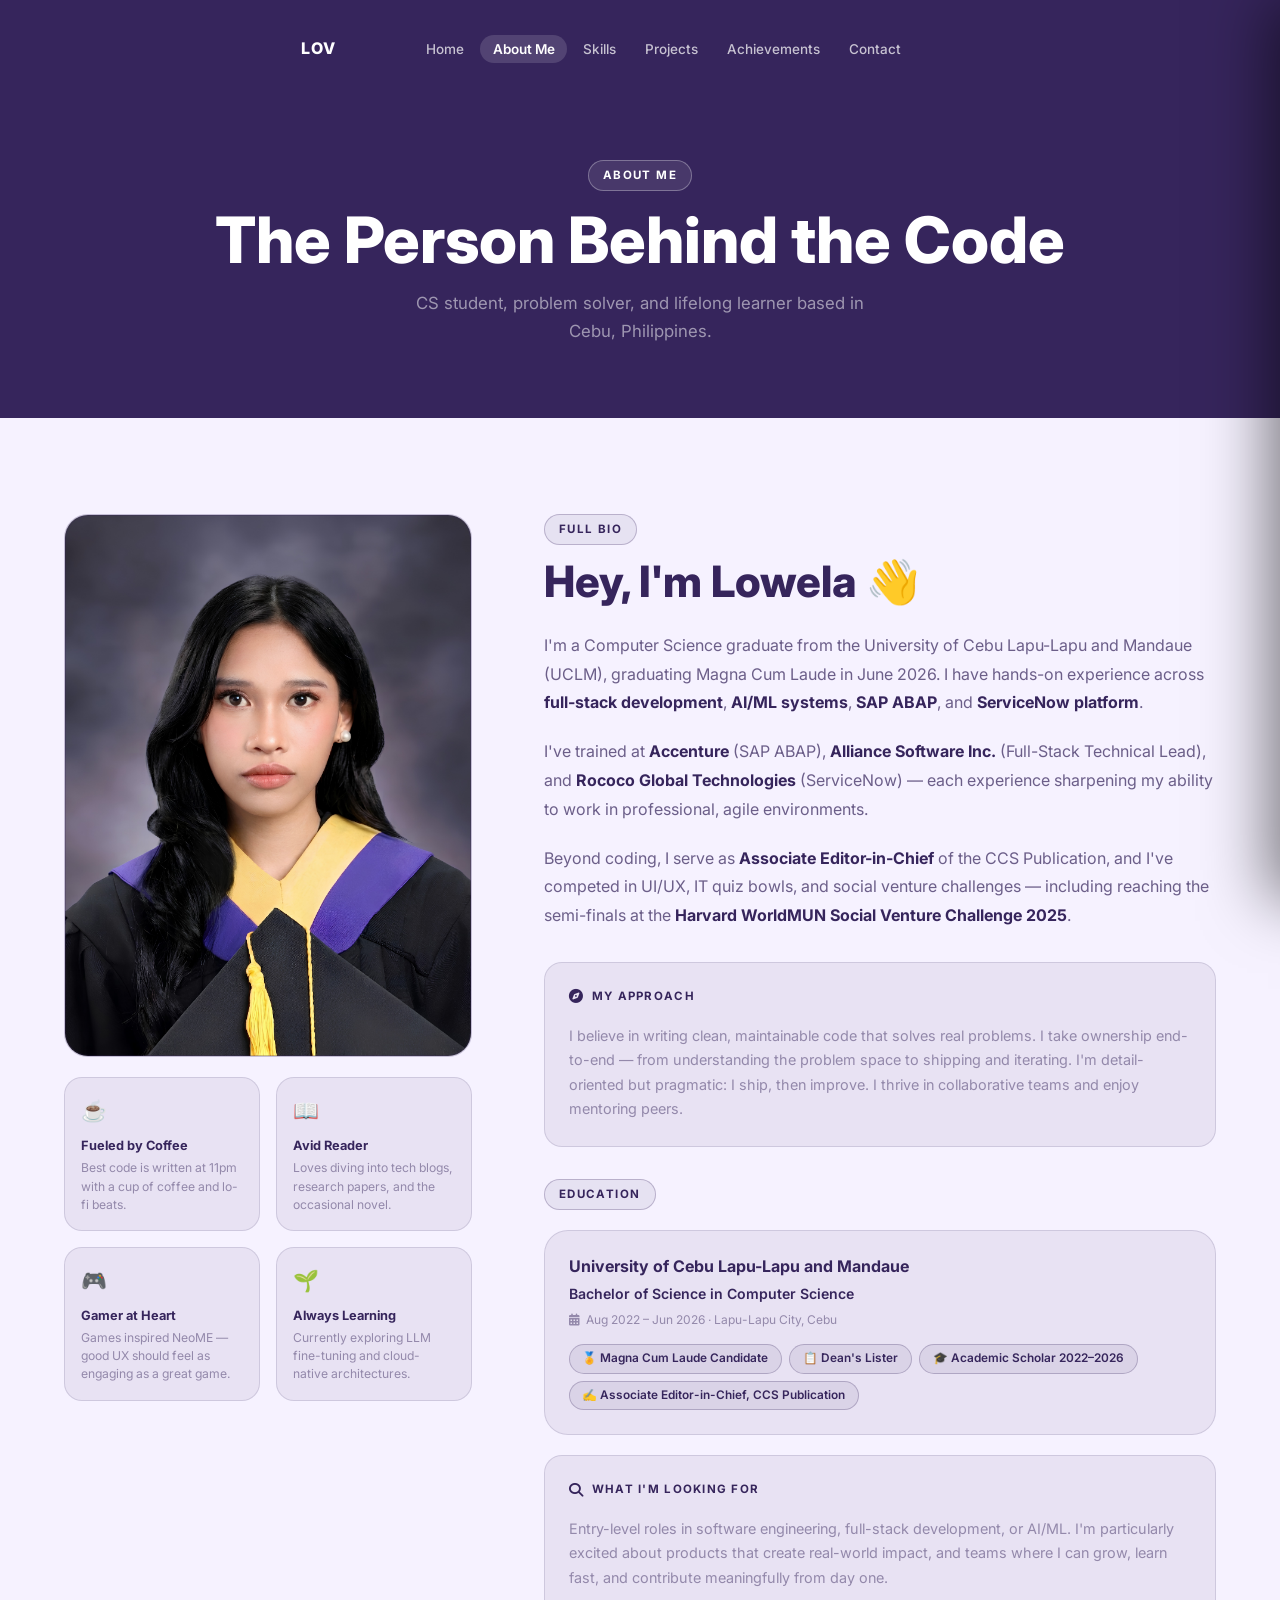
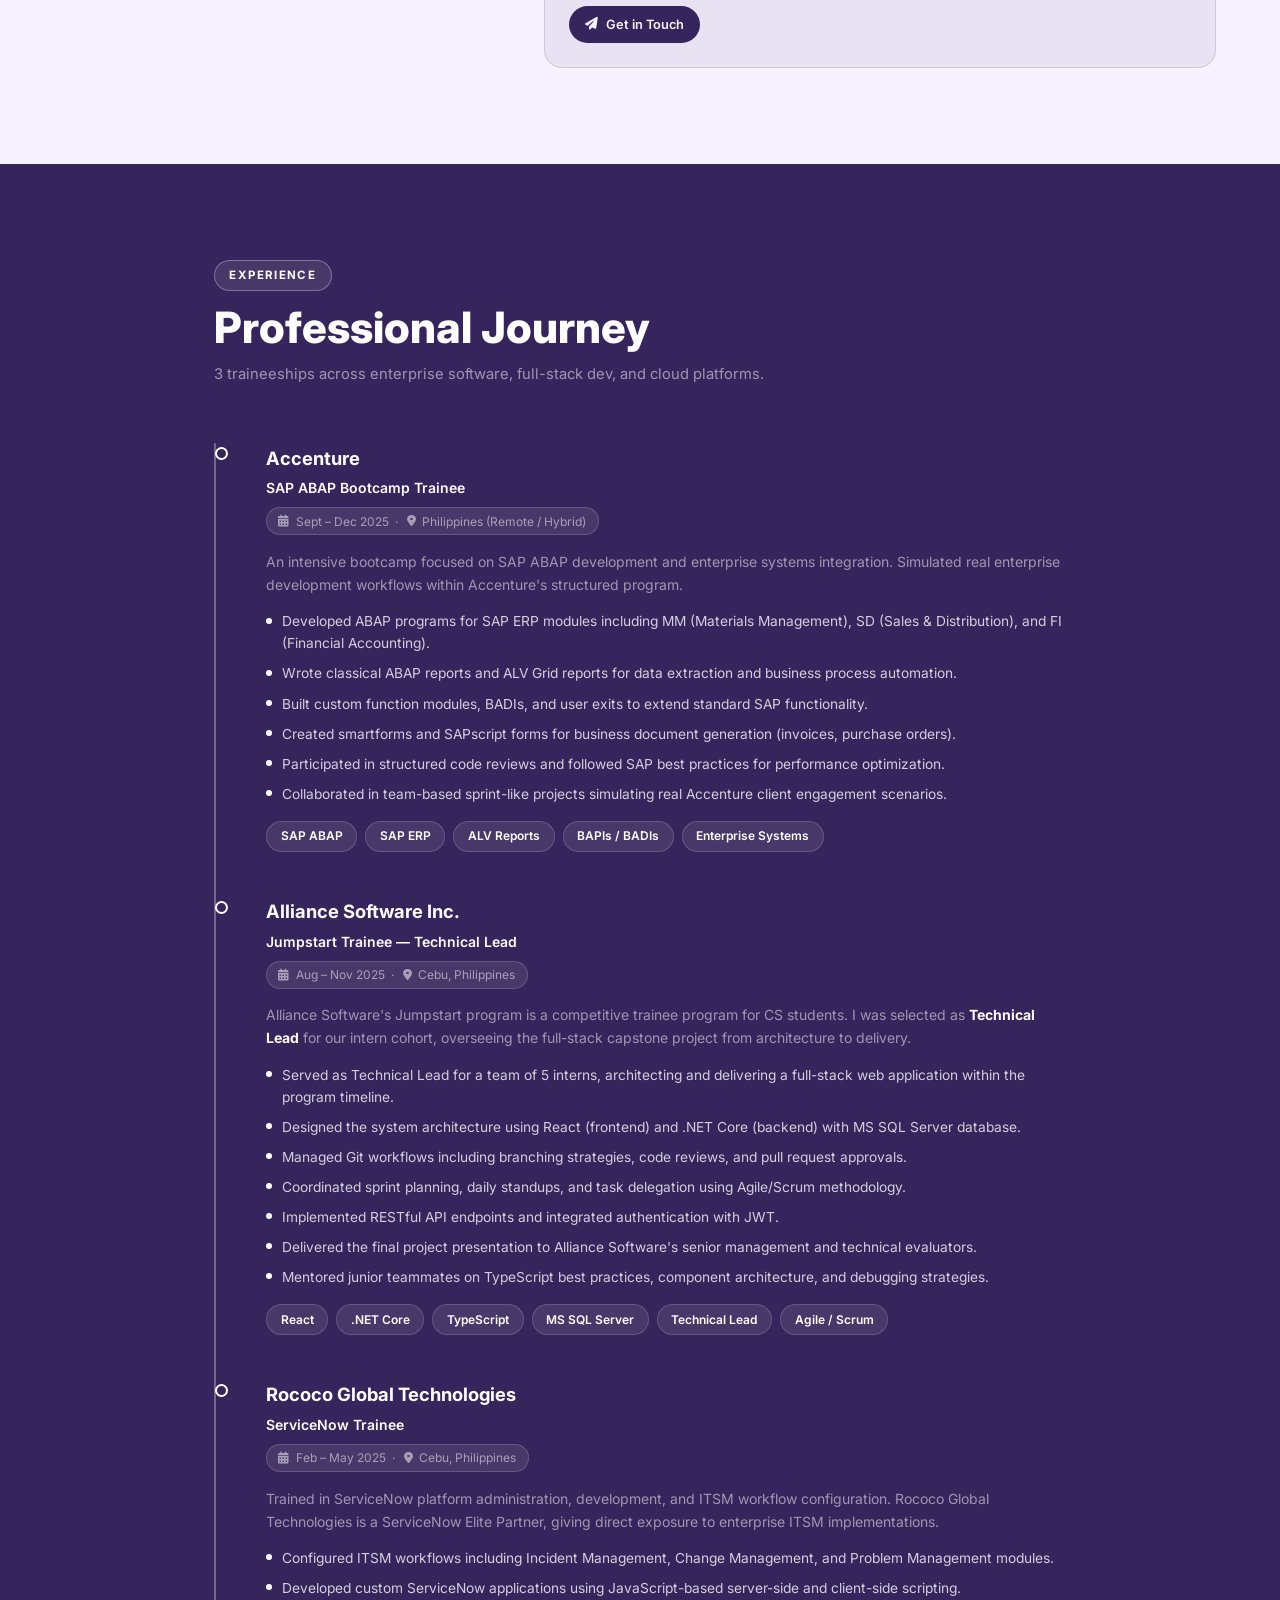
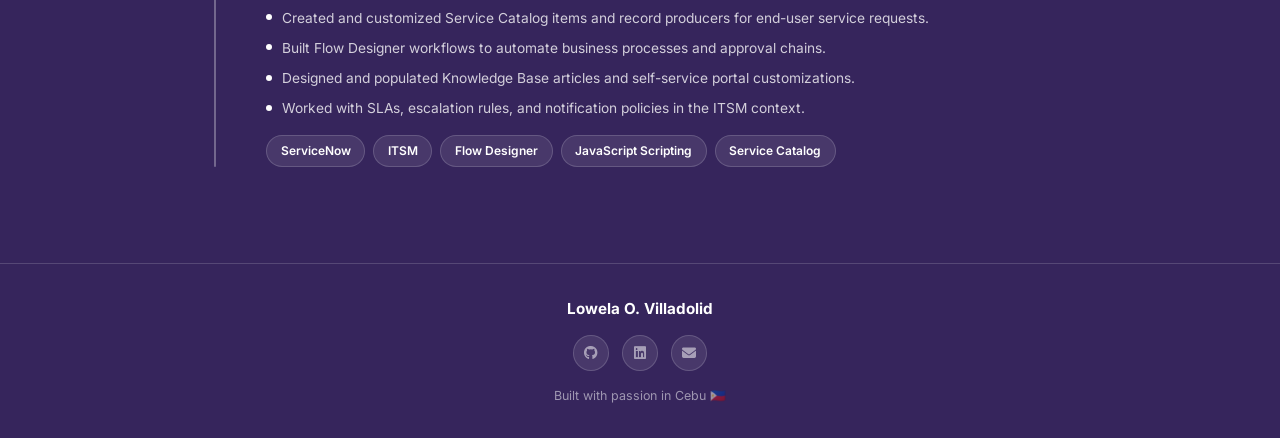
==== about.html @ 8abdd52b "Completed projects list and refactored mobile-first flow before scaling for desktop." ====
<!DOCTYPE html>
<html lang="en">
<head>
  <meta charset="UTF-8" />
  <meta name="viewport" content="width=device-width, initial-scale=1.0" />
  <meta name="description" content="About Lowela O. Villadolid — CS graduate, Magna Cum Laude candidate, trained at Accenture, Alliance Software, and Rococo Global Technologies." />
  <title>About — Lowela O. Villadolid</title>
  <link rel="icon" href="data:image/svg+xml,<svg xmlns='http://www.w3.org/2000/svg' viewBox='0 0 100 100'><text y='.9em' font-size='90'>🌿</text></svg>" />
  <link rel="stylesheet" href="css/main.css" />
  <link rel="stylesheet" href="https://cdnjs.cloudflare.com/ajax/libs/font-awesome/6.5.0/css/all.min.css" crossorigin="anonymous" />
</head>
<body>

  <div class="cursor-dot"></div>
  <div class="cursor-ring"></div>

  <!-- ═══ NAVBAR ═══ -->
  <nav id="navbar">
    <div class="nav-inner">
      <a href="index.html" class="nav-logo">LOV</a>
      <ul class="nav-links">
        <li><a href="index.html">Home</a></li>
        <li><a href="about.html">About Me</a></li>
        <li><a href="skills.html">Skills</a></li>
        <li><a href="projects.html">Projects</a></li>
        <li><a href="achievements.html">Achievements</a></li>
        <li><a href="contact.html">Contact</a></li>
      </ul>
      <button class="nav-hamburger" id="navHamburger" aria-label="Open menu">
        <span></span><span></span><span></span>
      </button>
    </div>
  </nav>
  <!-- Mobile menu backdrop -->
  <div class="nav-mobile-backdrop" id="navMobileBackdrop"></div>

  <!-- Mobile menu drawer -->
  <div class="nav-mobile-menu" id="navMobileMenu" role="dialog" aria-modal="true" aria-label="Navigation menu">
    <div class="nav-mobile-header">
      <span class="nav-mobile-brand">LOV</span>
      <button class="nav-mobile-close" id="navMobileClose" aria-label="Close menu">✕</button>
    </div>
    <nav class="nav-mobile-links">
      <a href="index.html" style="transition-delay:0.06s"><span class="menu-icon"><i class="fas fa-home"></i></span>Home</a>
      <a href="about.html" style="transition-delay:0.10s"><span class="menu-icon"><i class="fas fa-user"></i></span>About Me</a>
      <a href="skills.html" style="transition-delay:0.14s"><span class="menu-icon"><i class="fas fa-code"></i></span>Skills</a>
      <a href="projects.html" style="transition-delay:0.18s"><span class="menu-icon"><i class="fas fa-folder-open"></i></span>Projects</a>
      <a href="achievements.html" style="transition-delay:0.22s"><span class="menu-icon"><i class="fas fa-trophy"></i></span>Achievements</a>
      <a href="contact.html" style="transition-delay:0.26s"><span class="menu-icon"><i class="fas fa-envelope"></i></span>Contact</a>
    </nav>
    <div class="nav-mobile-footer">
      <span class="nav-mobile-footer-label">Connect</span>
      <div class="nav-mobile-socials">
        <a href="https://github.com/laloweeee" target="_blank" rel="noopener" aria-label="GitHub"><i class="fab fa-github"></i></a>
        <a href="https://linkedin.com/in/lowela-villadolid/" target="_blank" rel="noopener" aria-label="LinkedIn"><i class="fab fa-linkedin"></i></a>
        <a href="mailto:osabellowe@gmail.com" aria-label="Email"><i class="fas fa-envelope"></i></a>
      </div>
    </div>
  </div>

  <!-- ═══ PAGE HERO ═══ -->
  <div class="page-hero sect-grape">
    <div class="container">
      <div class="section-tag reveal">About Me</div>
      <h1 class="page-hero-title reveal">The Person Behind the Code</h1>
      <p class="page-hero-sub reveal">CS student, problem solver, and lifelong learner based in Cebu, Philippines.</p>
    </div>
  </div>

  <main>
    <!-- ═══ FULL BIO + PHOTO ═══ -->
    <section class="section section-alt sect-lavender">
      <div class="container">
        <div class="about-grid">

          <!-- Left: Photo + Fun Facts -->
          <div class="about-photo-wrap reveal-left">
            <div class="about-photo">
              <img src="assets/images/finalgradpic.png" alt="Lowela O. Villadolid" style="width:100%; height:100%; object-fit:cover; object-position:top center; display:block;" />
            </div>
            <div class="fun-facts">
              <div class="fun-fact">
                <div class="fun-fact-icon">☕</div>
                <div class="fun-fact-title">Fueled by Coffee</div>
                <div class="fun-fact-text">Best code is written at 11pm with a cup of coffee and lo-fi beats.</div>
              </div>
              <div class="fun-fact">
                <div class="fun-fact-icon">📖</div>
                <div class="fun-fact-title">Avid Reader</div>
                <div class="fun-fact-text">Loves diving into tech blogs, research papers, and the occasional novel.</div>
              </div>
              <div class="fun-fact">
                <div class="fun-fact-icon">🎮</div>
                <div class="fun-fact-title">Gamer at Heart</div>
                <div class="fun-fact-text">Games inspired NeoME — good UX should feel as engaging as a great game.</div>
              </div>
              <div class="fun-fact">
                <div class="fun-fact-icon">🌱</div>
                <div class="fun-fact-title">Always Learning</div>
                <div class="fun-fact-text">Currently exploring LLM fine-tuning and cloud-native architectures.</div>
              </div>
            </div>
          </div>

          <!-- Right: Bio + Education -->
          <div>
            <div class="reveal">
              <div class="section-tag">Full Bio</div>
              <h2 class="section-title" style="margin-bottom:1.5rem;">Hey, I'm Lowela 👋</h2>
              <p style="color:var(--text-sec); line-height:1.8; font-size:1rem; margin-bottom:1.25rem;">
                I'm a Computer Science graduate from the University of Cebu Lapu-Lapu and Mandaue (UCLM), graduating Magna Cum Laude in June 2026. I have hands-on experience across <strong style="color:var(--text)">full-stack development</strong>, <strong style="color:var(--text)">AI/ML systems</strong>, <strong style="color:var(--text)">SAP ABAP</strong>, and <strong style="color:var(--text)">ServiceNow platform</strong>.
              </p>
              <p style="color:var(--text-sec); line-height:1.8; font-size:1rem; margin-bottom:1.25rem;">
                I've trained at <strong style="color:var(--text)">Accenture</strong> (SAP ABAP), <strong style="color:var(--text)">Alliance Software Inc.</strong> (Full-Stack Technical Lead), and <strong style="color:var(--text)">Rococo Global Technologies</strong> (ServiceNow) — each experience sharpening my ability to work in professional, agile environments.
              </p>
              <p style="color:var(--text-sec); line-height:1.8; font-size:1rem; margin-bottom:2rem;">
                Beyond coding, I serve as <strong style="color:var(--text)">Associate Editor-in-Chief</strong> of the CCS Publication, and I've competed in UI/UX, IT quiz bowls, and social venture challenges — including reaching the semi-finals at the <strong style="color:var(--text)">Harvard WorldMUN Social Venture Challenge 2025</strong>.
              </p>
            </div>

            <!-- Personality / approach -->
            <div class="card reveal" style="margin-bottom:2rem;">
              <div class="skill-category-title"><i class="fas fa-compass"></i> My Approach</div>
              <p style="color:var(--muted); font-size:0.9rem; line-height:1.7;">
                I believe in writing clean, maintainable code that solves real problems. I take ownership end-to-end — from understanding the problem space to shipping and iterating. I'm detail-oriented but pragmatic: I ship, then improve. I thrive in collaborative teams and enjoy mentoring peers.
              </p>
            </div>

            <!-- Education -->
            <div class="reveal">
              <div class="section-tag" style="margin-bottom:1.25rem;">Education</div>
              <div class="edu-card">
                <div class="edu-school">University of Cebu Lapu-Lapu and Mandaue</div>
                <div class="edu-degree">Bachelor of Science in Computer Science</div>
                <div class="edu-period"><i class="fas fa-calendar-alt" style="margin-right:0.4rem;"></i>Aug 2022 – Jun 2026 · Lapu-Lapu City, Cebu</div>
                <div class="honors-list">
                  <span class="honor-badge">🏅 Magna Cum Laude Candidate</span>
                  <span class="honor-badge">📋 Dean's Lister</span>
                  <span class="honor-badge">🎓 Academic Scholar 2022–2026</span>
                  <span class="honor-badge">✍️ Associate Editor-in-Chief, CCS Publication</span>
                </div>
              </div>
            </div>

            <!-- What I'm looking for -->
            <div class="card reveal">
              <div class="skill-category-title"><i class="fas fa-search"></i> What I'm Looking For</div>
              <p style="color:var(--muted); font-size:0.9rem; line-height:1.7; margin-bottom:1rem;">
                Entry-level roles in software engineering, full-stack development, or AI/ML. I'm particularly excited about products that create real-world impact, and teams where I can grow, learn fast, and contribute meaningfully from day one.
              </p>
              <a href="contact.html" class="btn btn-primary btn-sm">
                <i class="fas fa-paper-plane"></i> Get in Touch
              </a>
            </div>
          </div>
        </div>
      </div>
    </section>

    <!-- ═══ EXPERIENCE ═══ -->
    <section class="section sect-grape">
      <div class="container" style="max-width:900px;">
        <div class="section-header reveal">
          <div class="section-tag">Experience</div>
          <h2 class="section-title">Professional Journey</h2>
          <p class="section-subtitle">3 traineeships across enterprise software, full-stack dev, and cloud platforms.</p>
        </div>

        <div class="timeline">

          <!-- ─── Accenture ─── -->
          <div class="timeline-item reveal">
            <div class="timeline-dot"></div>
            <div class="timeline-header">
              <div class="timeline-company">Accenture</div>
              <div class="timeline-role">SAP ABAP Bootcamp Trainee</div>
              <div class="timeline-period">
                <i class="fas fa-calendar-alt"></i> Sept – Dec 2025
                &nbsp;·&nbsp;
                <i class="fas fa-map-marker-alt"></i> Philippines (Remote / Hybrid)
              </div>
            </div>
            <p class="timeline-desc">
              An intensive bootcamp focused on SAP ABAP development and enterprise systems integration. Simulated real enterprise development workflows within Accenture's structured program.
            </p>
            <ul class="timeline-bullets">
              <li>Developed ABAP programs for SAP ERP modules including MM (Materials Management), SD (Sales & Distribution), and FI (Financial Accounting).</li>
              <li>Wrote classical ABAP reports and ALV Grid reports for data extraction and business process automation.</li>
              <li>Built custom function modules, BADIs, and user exits to extend standard SAP functionality.</li>
              <li>Created smartforms and SAPscript forms for business document generation (invoices, purchase orders).</li>
              <li>Participated in structured code reviews and followed SAP best practices for performance optimization.</li>
              <li>Collaborated in team-based sprint-like projects simulating real Accenture client engagement scenarios.</li>
            </ul>
            <div style="display:flex; flex-wrap:wrap; gap:0.5rem; margin-top:1rem;">
              <span class="chip">SAP ABAP</span>
              <span class="chip">SAP ERP</span>
              <span class="chip">ALV Reports</span>
              <span class="chip">BAPIs / BADIs</span>
              <span class="chip">Enterprise Systems</span>
            </div>
          </div>

          <!-- ─── Alliance Software ─── -->
          <div class="timeline-item reveal">
            <div class="timeline-dot"></div>
            <div class="timeline-header">
              <div class="timeline-company">Alliance Software Inc.</div>
              <div class="timeline-role">Jumpstart Trainee — Technical Lead</div>
              <div class="timeline-period">
                <i class="fas fa-calendar-alt"></i> Aug – Nov 2025
                &nbsp;·&nbsp;
                <i class="fas fa-map-marker-alt"></i> Cebu, Philippines
              </div>
            </div>
            <p class="timeline-desc">
              Alliance Software's Jumpstart program is a competitive trainee program for CS students. I was selected as <strong style="color:var(--text)">Technical Lead</strong> for our intern cohort, overseeing the full-stack capstone project from architecture to delivery.
            </p>
            <ul class="timeline-bullets">
              <li>Served as Technical Lead for a team of 5 interns, architecting and delivering a full-stack web application within the program timeline.</li>
              <li>Designed the system architecture using React (frontend) and .NET Core (backend) with MS SQL Server database.</li>
              <li>Managed Git workflows including branching strategies, code reviews, and pull request approvals.</li>
              <li>Coordinated sprint planning, daily standups, and task delegation using Agile/Scrum methodology.</li>
              <li>Implemented RESTful API endpoints and integrated authentication with JWT.</li>
              <li>Delivered the final project presentation to Alliance Software's senior management and technical evaluators.</li>
              <li>Mentored junior teammates on TypeScript best practices, component architecture, and debugging strategies.</li>
            </ul>
            <div style="display:flex; flex-wrap:wrap; gap:0.5rem; margin-top:1rem;">
              <span class="chip">React</span>
              <span class="chip">.NET Core</span>
              <span class="chip">TypeScript</span>
              <span class="chip">MS SQL Server</span>
              <span class="chip">Technical Lead</span>
              <span class="chip">Agile / Scrum</span>
            </div>
          </div>

          <!-- ─── Rococo Global ─── -->
          <div class="timeline-item reveal">
            <div class="timeline-dot"></div>
            <div class="timeline-header">
              <div class="timeline-company">Rococo Global Technologies</div>
              <div class="timeline-role">ServiceNow Trainee</div>
              <div class="timeline-period">
                <i class="fas fa-calendar-alt"></i> Feb – May 2025
                &nbsp;·&nbsp;
                <i class="fas fa-map-marker-alt"></i> Cebu, Philippines
              </div>
            </div>
            <p class="timeline-desc">
              Trained in ServiceNow platform administration, development, and ITSM workflow configuration. Rococo Global Technologies is a ServiceNow Elite Partner, giving direct exposure to enterprise ITSM implementations.
            </p>
            <ul class="timeline-bullets">
              <li>Configured ITSM workflows including Incident Management, Change Management, and Problem Management modules.</li>
              <li>Developed custom ServiceNow applications using JavaScript-based server-side and client-side scripting.</li>
              <li>Created and customized Service Catalog items and record producers for end-user service requests.</li>
              <li>Built Flow Designer workflows to automate business processes and approval chains.</li>
              <li>Designed and populated Knowledge Base articles and self-service portal customizations.</li>
              <li>Worked with SLAs, escalation rules, and notification policies in the ITSM context.</li>
            </ul>
            <div style="display:flex; flex-wrap:wrap; gap:0.5rem; margin-top:1rem;">
              <span class="chip">ServiceNow</span>
              <span class="chip">ITSM</span>
              <span class="chip">Flow Designer</span>
              <span class="chip">JavaScript Scripting</span>
              <span class="chip">Service Catalog</span>
            </div>
          </div>

        </div><!-- /timeline -->
      </div>
    </section>
  </main>

  <!-- ═══ FOOTER ═══ -->
  <footer class="footer sect-grape">
    <div class="container">
      <div class="footer-inner">
        <p class="footer-name">Lowela O. Villadolid</p>
        <div class="footer-socials">
          <a href="https://github.com/laloweeee" target="_blank" rel="noopener" aria-label="GitHub"><i class="fab fa-github"></i></a>
          <a href="https://linkedin.com/in/lowela-villadolid/" target="_blank" rel="noopener" aria-label="LinkedIn"><i class="fab fa-linkedin"></i></a>
          <a href="mailto:osabellowe@gmail.com" aria-label="Email"><i class="fas fa-envelope"></i></a>
        </div>
        <p class="footer-note">Built with passion in Cebu 🇵🇭</p>
      </div>
    </div>
  </footer>

  <script src="js/main.js"></script>

  <!-- ── Mobile menu patch: new drawer behaviour ── -->
  <script>
  (function(){
    var hamburger = document.getElementById('navHamburger');
    var menu = document.getElementById('navMobileMenu');
    var backdrop = document.getElementById('navMobileBackdrop');
    var closeBtn = document.getElementById('navMobileClose');
    if(!hamburger || !menu) return;

    function openMenu(){
      menu.classList.add('open');
      if(backdrop) backdrop.classList.add('open');
      hamburger.classList.add('is-open');
      document.body.style.overflow = 'hidden';
      menu.removeAttribute('aria-hidden');
    }
    function closeMenu(){
      menu.classList.remove('open');
      if(backdrop) backdrop.classList.remove('open');
      hamburger.classList.remove('is-open');
      document.body.style.overflow = '';
      menu.setAttribute('aria-hidden','true');
    }

    hamburger.addEventListener('click', function(e){
      e.stopPropagation();
      menu.classList.contains('open') ? closeMenu() : openMenu();
    });
    if(closeBtn) closeBtn.addEventListener('click', closeMenu);
    if(backdrop) backdrop.addEventListener('click', closeMenu);

    // Close on Escape
    document.addEventListener('keydown', function(e){
      if(e.key === 'Escape' && menu.classList.contains('open')) closeMenu();
    });

    // Mark active link
    var links = menu.querySelectorAll('a[href]');
    links.forEach(function(a){
      if(a.getAttribute('href') === window.location.pathname.split('/').pop() ||
         (window.location.pathname.endsWith('/') && a.getAttribute('href') === 'index.html')){
        a.classList.add('active');
      }
    });
  })();
  </script>
</body>
</html>
---- css/main.css ----
/* ============================================================
   FILE: css/main.css — Lowela O. Villadolid Portfolio
   MOBILE-FIRST: base = ~390px phone, scales up via min-width
   Two-tone: #36255C Velvet Grape / #f6f2ff Lavender Light
   ============================================================ */

@import url('https://fonts.googleapis.com/css2?family=Inter:wght@300;400;500;600;700;800&display=swap');

/* ─── CSS Variables ─── */
:root {
  --grape:      #36255C;
  --lavender:   #f6f2ff;
  --bg:         #36255C;
  --text:       #ffffff;
  --text-sec:   rgba(255,255,255,0.78);
  --muted:      rgba(255,255,255,0.52);
  --surface:    rgba(255,255,255,0.09);
  --surface-2:  rgba(255,255,255,0.15);
  --accent:     #ffffff;
  --accent-rgb: 255,255,255;
  --accent-glow:rgba(255,255,255,0.09);
  --border:     rgba(255,255,255,0.16);
  --border-h:   rgba(255,255,255,0.30);
  --sh:         0 4px 24px rgba(0,0,0,0.28);
  --sh-lg:      0 8px 48px rgba(0,0,0,0.38);
  --sh-acc:     0 0 32px rgba(255,255,255,0.12);
  --font-h:     'Inter', -apple-system, sans-serif;
  --font-b:     'Inter', -apple-system, sans-serif;
  --r-sm:       4px;
  --r:          10px;
  --r-lg:       18px;
  --r-xl:       24px;
  --r-full:     9999px;
  --max-w:      1200px;
  --ease:       cubic-bezier(0.4,0,0.2,1);
  --easeb:      cubic-bezier(0.34,1.56,0.64,1);
}

/* ─── Section Themes ─── */
.sect-grape {
  background: #36255C; color: #ffffff;
  --bg: #36255C; --text: #ffffff;
  --text-sec: rgba(255,255,255,0.78); --muted: rgba(255,255,255,0.52);
  --surface: rgba(255,255,255,0.09); --surface-2: rgba(255,255,255,0.15);
  --accent: #ffffff; --accent-rgb: 255,255,255;
  --accent-glow: rgba(255,255,255,0.09);
  --border: rgba(255,255,255,0.16); --border-h: rgba(255,255,255,0.30);
  --sh: 0 4px 24px rgba(0,0,0,0.28); --sh-lg: 0 8px 48px rgba(0,0,0,0.38);
  --sh-acc: 0 0 32px rgba(255,255,255,0.12);
}
.sect-lavender {
  background: #f6f2ff; color: #36255C;
  --bg: #f6f2ff; --text: #36255C;
  --text-sec: rgba(54,37,92,0.72); --muted: rgba(54,37,92,0.48);
  --surface: rgba(54,37,92,0.07); --surface-2: rgba(54,37,92,0.12);
  --accent: #36255C; --accent-rgb: 54,37,92;
  --accent-glow: rgba(54,37,92,0.08);
  --border: rgba(54,37,92,0.14); --border-h: rgba(54,37,92,0.26);
  --sh: 0 4px 24px rgba(54,37,92,0.12); --sh-lg: 0 8px 48px rgba(54,37,92,0.18);
  --sh-acc: 0 0 32px rgba(54,37,92,0.12);
}

/* ─── Reset ─── */
*,*::before,*::after { margin:0; padding:0; box-sizing:border-box; }
html { font-size:16px; scroll-behavior:smooth; -webkit-text-size-adjust:100%; }
body {
  font-family: var(--font-b);
  background: #36255C; color: #ffffff;
  line-height: 1.65; min-height: 100vh;
  overflow-x: hidden; cursor: default;
}
img { display:block; max-width:100%; height:auto; }
a  { color:inherit; text-decoration:none; cursor:pointer; }
ul { list-style:none; }
button { cursor:pointer; border:none; background:none; font-family:var(--font-b); }
input,textarea,select { font-family:var(--font-b); cursor:text; }
h1,h2,h3,h4,h5 { font-family:var(--font-h); line-height:1.15; font-weight:700; }

/* ─── Layout ─── */
.container {
  width:100%; max-width:var(--max-w);
  margin:0 auto; padding:0 1.25rem;
}
.section    { padding:3.5rem 0; position:relative; }
.section-sm { padding:2.75rem 0; position:relative; }
.section-alt { position:relative; z-index:1; }

/* ─── Section Header ─── */
.section-header { margin-bottom:2rem; }
.section-tag {
  display:inline-block; font-size:0.72rem; font-weight:700;
  letter-spacing:0.12em; text-transform:uppercase;
  color:var(--accent); background:var(--accent-glow);
  border:1px solid var(--border-h); border-radius:var(--r-full);
  padding:0.32rem 0.9rem; margin-bottom:0.75rem;
}
.section-title {
  font-size:clamp(1.55rem,5.5vw,2.7rem);
  font-weight:800; color:var(--text); margin-bottom:0.55rem;
}
.section-subtitle {
  font-size:0.92rem; color:var(--muted);
  max-width:560px; line-height:1.7;
}

/* ─── Navbar ─── */
#navbar {
  position:fixed; top:1rem; left:50%; transform:translateX(-50%);
  z-index:1000; width:calc(100% - 4rem); max-width:720px;
  border-radius:var(--r-full); padding:0 1rem; height:52px;
  display:flex; align-items:center;
  background:transparent; border:1px solid transparent;
  transition:background 0.4s var(--ease), border-color 0.4s var(--ease),
             backdrop-filter 0.4s var(--ease), box-shadow 0.4s var(--ease);
}
#navbar.scrolled {
  background:rgba(54,37,92,0.92); backdrop-filter:blur(20px);
  -webkit-backdrop-filter:blur(20px);
  border-color:rgba(255,255,255,0.18);
  box-shadow:0 4px 32px rgba(0,0,0,0.25);
}
.nav-inner { width:100%; display:flex; align-items:center; gap:0.75rem; }
.nav-logo {
  font-family:var(--font-h); font-weight:800; font-size:1rem;
  color:#ffffff; letter-spacing:0.05em; flex-shrink:0;
}
.nav-links { display:none; }
.nav-links a {
  font-size:0.845rem; font-weight:500; color:rgba(255,255,255,0.72);
  padding:0.38rem 0.8rem; border-radius:var(--r-full);
  transition:color 0.2s, background 0.2s;
}
.nav-links a:hover { color:#ffffff; background:rgba(255,255,255,0.10); }
.nav-links a.active { color:#ffffff; background:rgba(255,255,255,0.14); font-weight:600; }
.nav-hamburger {
  display:flex; flex-direction:column; gap:5px;
  padding:6px; flex-shrink:0; margin-left:auto;
  border-radius:var(--r-sm);
}
.nav-hamburger span {
  display:block; width:22px; height:2px;
  background:#ffffff; border-radius:2px; transition:all 0.3s var(--ease);
}
/* ─── Mobile Menu — Slide-in Drawer ─── */
.nav-mobile-backdrop {
  display:none; position:fixed; inset:0;
  background:rgba(10,6,22,0.55); backdrop-filter:blur(6px);
  -webkit-backdrop-filter:blur(6px);
  z-index:998; opacity:0;
  transition:opacity 0.32s var(--ease);
}
.nav-mobile-backdrop.open { display:block; opacity:1; }

.nav-mobile-menu {
  display:block; position:fixed; top:0; right:0; bottom:0;
  width:min(320px, 85vw);
  background:linear-gradient(160deg, #2a1b4e 0%, #36255C 40%, #1e1040 100%);
  border-left:1px solid rgba(255,255,255,0.12);
  box-shadow:-12px 0 60px rgba(0,0,0,0.5);
  z-index:999;
  display:flex; flex-direction:column;
  padding:0;
  transform:translateX(100%);
  transition:transform 0.38s cubic-bezier(0.32,0,0.08,1);
  overflow:hidden;
}
.nav-mobile-menu::before {
  content:''; position:absolute; top:-80px; right:-60px;
  width:280px; height:280px; border-radius:50%;
  background:radial-gradient(circle, rgba(255,255,255,0.06) 0%, transparent 70%);
  pointer-events:none;
}
.nav-mobile-menu.open { transform:translateX(0); }

/* Menu header row */
.nav-mobile-header {
  display:flex; align-items:center; justify-content:space-between;
  padding:1.35rem 1.5rem 1rem;
  border-bottom:1px solid rgba(255,255,255,0.08);
  flex-shrink:0;
}
.nav-mobile-brand {
  font-family:var(--font-h); font-weight:800; font-size:1.1rem;
  color:#ffffff; letter-spacing:0.06em;
}
.nav-mobile-close {
  position:static;
  width:38px; height:38px; border-radius:var(--r);
  background:rgba(255,255,255,0.08); border:1px solid rgba(255,255,255,0.14);
  display:flex; align-items:center; justify-content:center;
  color:rgba(255,255,255,0.72); font-size:1rem; cursor:pointer;
  transition:background 0.2s, color 0.2s, border-color 0.2s;
  font-family:var(--font-b);
}
.nav-mobile-close:hover {
  background:rgba(255,255,255,0.14); color:#ffffff;
  border-color:rgba(255,255,255,0.28);
}

/* Nav links list */
.nav-mobile-links {
  flex:1; display:flex; flex-direction:column;
  padding:1.5rem 1.25rem; gap:0.25rem; overflow-y:auto;
}
.nav-mobile-menu a {
  display:flex; align-items:center; gap:0.9rem;
  font-family:var(--font-h); font-size:1.05rem; font-weight:600;
  color:rgba(255,255,255,0.72); letter-spacing:-0.01em;
  padding:0.85rem 1rem; border-radius:var(--r-lg);
  border:1px solid transparent;
  transition:color 0.22s, background 0.22s, border-color 0.22s, transform 0.22s;
  opacity:0; transform:translateX(24px);
  /* stagger set via inline style in HTML */
}
.nav-mobile-menu.open a {
  opacity:1; transform:translateX(0);
  transition:color 0.22s, background 0.22s, border-color 0.22s,
             transform 0.22s, opacity 0.32s var(--ease);
}
.nav-mobile-menu a:hover,
.nav-mobile-menu a.active {
  color:#ffffff; background:rgba(255,255,255,0.09);
  border-color:rgba(255,255,255,0.14); transform:translateX(4px);
}
.nav-mobile-menu a .menu-icon {
  width:32px; height:32px; border-radius:var(--r-sm);
  background:rgba(255,255,255,0.07); border:1px solid rgba(255,255,255,0.10);
  display:flex; align-items:center; justify-content:center;
  font-size:0.78rem; color:rgba(255,255,255,0.55); flex-shrink:0;
  transition:background 0.22s, color 0.22s;
}
.nav-mobile-menu a:hover .menu-icon,
.nav-mobile-menu a.active .menu-icon {
  background:rgba(255,255,255,0.15); color:#ffffff;
}

/* Menu footer */
.nav-mobile-footer {
  padding:1.25rem 1.5rem;
  border-top:1px solid rgba(255,255,255,0.08);
  display:flex; flex-direction:column; gap:0.85rem; flex-shrink:0;
}
.nav-mobile-footer-label {
  font-size:0.68rem; font-weight:700; letter-spacing:0.12em;
  text-transform:uppercase; color:rgba(255,255,255,0.35);
}
.nav-mobile-socials { display:flex; gap:0.6rem; }
.nav-mobile-socials a {
  width:38px !important; height:38px !important;
  border-radius:var(--r) !important; padding:0 !important;
  background:rgba(255,255,255,0.07) !important;
  border:1px solid rgba(255,255,255,0.12) !important;
  display:flex !important; align-items:center !important; justify-content:center !important;
  color:rgba(255,255,255,0.55) !important; font-size:0.875rem;
  transition:background 0.2s, color 0.2s, border-color 0.2s, transform 0.2s !important;
  opacity:1 !important; transform:none !important;
  letter-spacing:0 !important;
}
.nav-mobile-socials a:hover {
  background:rgba(255,255,255,0.15) !important;
  color:#ffffff !important; border-color:rgba(255,255,255,0.28) !important;
  transform:translateY(-2px) !important;
}

/* Hamburger — animate to X when open */
.nav-hamburger.is-open span:nth-child(1) { transform:translateY(7px) rotate(45deg); }
.nav-hamburger.is-open span:nth-child(2) { opacity:0; transform:scaleX(0); }
.nav-hamburger.is-open span:nth-child(3) { transform:translateY(-7px) rotate(-45deg); }

/* ─── Buttons ─── */
.btn {
  display:inline-flex; align-items:center; justify-content:center; gap:0.5rem;
  padding:0.78rem 1.6rem; border-radius:var(--r-full);
  font-weight:600; font-size:0.9rem;
  transition:all 0.25s var(--ease);
  cursor:pointer; border:none; font-family:var(--font-b);
  white-space:nowrap;
}
.btn-primary { background:#ffffff; color:#36255C; }
.btn-primary:hover { transform:translateY(-2px); box-shadow:0 6px 24px rgba(255,255,255,0.28); }
.btn-outline { background:transparent; border:1.5px solid rgba(255,255,255,0.55); color:#ffffff; }
.btn-outline:hover { border-color:#ffffff; background:rgba(255,255,255,0.10); transform:translateY(-2px); }
.sect-lavender .btn-primary { background:#36255C; color:#f6f2ff; }
.sect-lavender .btn-primary:hover { transform:translateY(-2px); box-shadow:0 6px 24px rgba(54,37,92,0.28); }
.sect-lavender .btn-outline { background:transparent; border:1.5px solid rgba(54,37,92,0.55); color:#36255C; }
.sect-lavender .btn-outline:hover { border-color:#36255C; background:rgba(54,37,92,0.08); transform:translateY(-2px); }
.btn-sm { padding:0.48rem 1rem; font-size:0.8rem; }

/* ─── Cards ─── */
.card {
  background:var(--surface); border:1px solid var(--border);
  border-radius:var(--r-lg); padding:1.5rem;
  transition:border-color 0.3s, box-shadow 0.3s, transform 0.3s;
}
.card:hover { border-color:var(--border-h); box-shadow:var(--sh-acc); transform:translateY(-3px); }

/* ─── Hero ─── */
.hero {
  min-height:100svh; display:flex; align-items:center;
  position:relative; overflow:hidden;
  padding:5.5rem 0 3rem;
}
.hero-glow { display:none; }
.hero-inner {
  display:flex; flex-direction:column-reverse;
  align-items:center; gap:2rem; width:100%;
}
.hero-content { position:relative; z-index:1; width:100%; }
.hero-photo-wrap {
  flex-shrink:0; width:150px;
  position:relative; z-index:1;
}
.hero-photo {
  width:100%; aspect-ratio:1/1; object-fit:cover; object-position:top center;
  border-radius:50%; border:3px solid rgba(255,255,255,0.25);
  box-shadow:0 8px 40px rgba(0,0,0,0.4); display:block;
}
.hero-badge {
  display:inline-flex; align-items:center; gap:0.5rem;
  background:var(--accent-glow); border:1px solid var(--border-h);
  border-radius:var(--r-full); padding:0.35rem 0.9rem;
  font-size:0.75rem; font-weight:600; color:var(--accent);
  letter-spacing:0.06em; margin-bottom:1.1rem;
}
.hero-badge .dot {
  width:6px; height:6px; border-radius:50%;
  background:var(--accent); animation:dot-pulse 2s infinite;
}
@keyframes dot-pulse {
  0%,100% { opacity:1; transform:scale(1); }
  50%      { opacity:0.5; transform:scale(1.5); }
}
.hero-name {
  font-size:clamp(2.4rem,9vw,5.2rem);
  font-weight:800; letter-spacing:-0.02em; line-height:1.05;
  margin-bottom:0.75rem; color:var(--text);
}
.hero-role-wrap {
  font-size:clamp(1rem,3.5vw,1.55rem);
  font-weight:600; color:var(--accent); margin-bottom:0.9rem;
  min-height:2rem; display:flex; align-items:center; gap:0.4rem;
}
.typed-cursor {
  display:inline-block; width:2px; height:1.1em;
  background:var(--accent); vertical-align:middle;
  animation:blink 1s step-end infinite;
}
@keyframes blink { 0%,100%{opacity:1} 50%{opacity:0} }
.hero-desc {
  font-size:0.9rem; color:var(--muted);
  margin-bottom:1.75rem; line-height:1.75; max-width:100%;
}
.hero-btns {
  display:flex; flex-direction:column; gap:0.75rem;
  margin-bottom:0; width:100%;
}
.hero-btns .btn { width:100%; justify-content:center; }

/* ─── About Snapshot (home) ─── */
.about-snap {
  background:var(--surface); border:1px solid var(--border);
  border-radius:var(--r-xl); padding:1.5rem;
}
.about-snap-chips { display:flex; flex-wrap:wrap; gap:0.5rem; margin:1rem 0; }
.chip {
  background:var(--accent-glow); border:1px solid var(--border);
  border-radius:var(--r-full); padding:0.3rem 0.85rem;
  font-size:0.75rem; font-weight:600; color:var(--accent); white-space:nowrap;
}

/* ─── Skills Snapshot (home) ─── */
.skill-snap-grid {
  display:grid; grid-template-columns:repeat(2,1fr);
  gap:0.65rem; margin:1.25rem 0;
}
.skill-snap-chip {
  background:var(--surface); border:1px solid var(--border);
  border-radius:var(--r-lg); padding:1rem 0.6rem; text-align:center;
  transition:border-color 0.25s, transform 0.25s;
}
.skill-snap-chip:hover { border-color:var(--border-h); transform:translateY(-3px); }
.skill-snap-chip i { font-size:1.3rem; color:var(--accent); margin-bottom:0.4rem; display:block; }
.skill-snap-chip span { font-size:0.72rem; font-weight:600; color:var(--text-sec); }

/* ─── Skills Grid ─── */
.skills-grid { display:grid; grid-template-columns:1fr; gap:1rem; }
.skill-category-title {
  font-size:0.72rem; font-weight:700; letter-spacing:0.11em;
  text-transform:uppercase; color:var(--accent);
  margin-bottom:1.1rem; display:flex; align-items:center; gap:0.5rem;
}
.skill-category-title i { font-size:0.875rem; }
.skill-tags { display:flex; flex-wrap:wrap; gap:0.5rem; }
.skill-tag {
  background:var(--accent-glow); border:1px solid var(--border);
  border-radius:var(--r-full); padding:0.3rem 0.8rem;
  font-size:0.8rem; font-weight:500; color:var(--text-sec);
  transition:border-color 0.2s, color 0.2s;
}
.skill-tag:hover { border-color:var(--border-h); color:var(--text); }

/* Skill bars (kept for any legacy use) */
.skill-bar-item { margin-bottom:1.1rem; }
.skill-bar-header { display:flex; justify-content:space-between; margin-bottom:0.4rem; }
.skill-bar-name { font-size:0.875rem; font-weight:600; color:var(--text); }
.skill-bar-pct  { font-size:0.75rem; color:var(--muted); }
.skill-bar-track { height:6px; background:var(--border); border-radius:3px; overflow:hidden; }
.skill-bar-fill {
  height:100%; background:var(--accent); border-radius:3px;
  width:0; opacity:0.7; transition:width 1.2s cubic-bezier(0.4,0,0.2,1);
}

/* ─── Project Cards ─── */
.projects-grid { display:grid; grid-template-columns:1fr; gap:1.25rem; }
.project-card {
  background:var(--surface); border:1px solid var(--border);
  border-radius:var(--r-xl); overflow:hidden;
  transition:border-color 0.3s, box-shadow 0.3s, transform 0.3s;
  display:flex; flex-direction:column;
}
.project-card:hover { border-color:var(--border-h); box-shadow:var(--sh-acc); transform:translateY(-5px); }
.project-thumb {
  width:100%; aspect-ratio:16/9;
  background:var(--surface-2); border-bottom:1px solid var(--border);
  display:flex; align-items:center; justify-content:center;
  font-size:3rem; color:var(--border-h);
  position:relative; overflow:hidden;
}
.project-thumb-label {
  position:absolute; bottom:0.75rem; left:0.75rem; right:0.75rem;
  font-family:var(--font-h); font-weight:700; font-size:0.85rem; color:var(--text-sec);
}
.project-body { padding:1.25rem; flex:1; display:flex; flex-direction:column; }
.project-date     { font-size:0.72rem; color:var(--muted); margin-bottom:0.35rem; }
.project-title    { font-family:var(--font-h); font-size:1.15rem; font-weight:700; color:var(--text); margin-bottom:0.25rem; }
.project-subtitle { font-size:0.82rem; font-weight:600; color:var(--accent); margin-bottom:0.65rem; }
.project-desc     { font-size:0.86rem; color:var(--muted); line-height:1.65; margin-bottom:1rem; flex:1; }
.project-tags     { display:flex; flex-wrap:wrap; gap:0.35rem; margin-bottom:1rem; }
.project-tag {
  background:var(--accent-glow); border:1px solid var(--border);
  border-radius:var(--r-full); padding:0.18rem 0.6rem;
  font-size:0.71rem; font-weight:600; color:var(--accent);
}
.project-links { display:flex; flex-wrap:wrap; gap:0.5rem; }
.project-link {
  display:inline-flex; align-items:center; gap:0.4rem;
  font-size:0.79rem; font-weight:600; color:var(--text-sec);
  border:1px solid var(--border); border-radius:var(--r-full);
  padding:0.35rem 0.85rem; transition:color 0.2s, border-color 0.2s;
}
.project-link:hover { color:var(--text); border-color:var(--border-h); }

/* ─── Timeline ─── */
.timeline { position:relative; padding-left:1.75rem; }
.timeline::before {
  content:''; position:absolute; left:0; top:0; bottom:0;
  width:2px; background:var(--border-h); border-radius:1px;
}
.timeline-item { position:relative; padding:0 0 2.75rem 1.5rem; }
.timeline-item:last-child { padding-bottom:0; }
.timeline-dot {
  position:absolute; left:-1.75rem; top:0.3rem;
  width:13px; height:13px; border-radius:50%;
  background:var(--bg); border:2.5px solid var(--accent); margin-left:1px;
}
.timeline-company { font-family:var(--font-h); font-size:1.15rem; font-weight:700; color:var(--text); margin-bottom:0.2rem; }
.timeline-role    { font-size:0.875rem; font-weight:600; color:var(--accent); margin-bottom:0.45rem; }
.timeline-period  {
  display:inline-flex; align-items:center; gap:0.4rem;
  font-size:0.75rem; color:var(--muted);
  background:var(--accent-glow); border:1px solid var(--border);
  border-radius:var(--r-full); padding:0.2rem 0.7rem; margin-bottom:0.9rem;
  flex-wrap:wrap;
}
.timeline-desc    { color:var(--muted); font-size:0.875rem; margin-bottom:0.9rem; line-height:1.65; }
.timeline-bullets { list-style:none; display:flex; flex-direction:column; gap:0.5rem; }
.timeline-bullets li {
  display:flex; gap:0.65rem;
  font-size:0.86rem; color:var(--text-sec); line-height:1.6;
}
.timeline-bullets li::before {
  content:''; width:6px; height:6px; border-radius:50%;
  background:var(--accent); flex-shrink:0; margin-top:0.45rem;
}

/* ─── Achievements ─── */
.achievements-list { display:flex; flex-direction:column; gap:0.85rem; }
.achievement-item {
  background:var(--surface); border:1px solid var(--border);
  border-radius:var(--r-lg); padding:1rem 1.1rem;
  display:flex; align-items:center; gap:1rem;
  transition:border-color 0.25s, transform 0.25s, box-shadow 0.25s;
}
.achievement-item:hover { border-color:var(--border-h); transform:translateX(4px); box-shadow:var(--sh-acc); }
.achievement-icon {
  width:42px; height:42px; border-radius:var(--r);
  background:var(--accent-glow); border:1px solid var(--border);
  display:flex; align-items:center; justify-content:center;
  font-size:1.1rem; color:var(--accent); flex-shrink:0;
}
.achievement-body { flex:1; min-width:0; }
.achievement-title { font-family:var(--font-h); font-weight:700; font-size:0.9rem; color:var(--text); margin-bottom:0.2rem; line-height:1.4; }
.achievement-desc  { font-size:0.79rem; color:var(--muted); line-height:1.5; }
.achievement-date  {
  display:none; /* hidden on mobile, shown at 600px+ */
  font-size:0.75rem; font-weight:600; color:var(--accent);
  white-space:nowrap; background:var(--accent-glow);
  border:1px solid var(--border); padding:0.18rem 0.6rem;
  border-radius:var(--r-full); flex-shrink:0;
}

/* ─── Contact ─── */
.contact-grid { display:grid; grid-template-columns:1fr; gap:2rem; }
.contact-info-item { display:flex; align-items:flex-start; gap:0.9rem; margin-bottom:1.1rem; }
.contact-info-icon {
  width:40px; height:40px; border-radius:var(--r);
  background:var(--accent-glow); border:1px solid var(--border);
  display:flex; align-items:center; justify-content:center;
  color:var(--accent); font-size:1rem; flex-shrink:0; margin-top:2px;
}
.contact-info-text strong {
  display:block; font-size:0.74rem; color:var(--muted);
  font-weight:600; text-transform:uppercase; letter-spacing:0.08em; margin-bottom:0.12rem;
}
.contact-info-text span,
.contact-info-text a { font-size:0.88rem; color:var(--text); transition:color 0.2s; }
.contact-info-text a:hover { color:var(--accent); }
.contact-socials { display:flex; gap:0.65rem; margin-top:1.25rem; flex-wrap:wrap; }
.social-btn {
  width:42px; height:42px; border-radius:var(--r);
  background:var(--surface); border:1px solid var(--border);
  display:flex; align-items:center; justify-content:center;
  color:var(--muted); font-size:1rem;
  transition:color 0.2s, border-color 0.2s, background 0.2s, transform 0.2s;
}
.social-btn:hover { color:var(--text); border-color:var(--border-h); background:var(--accent-glow); transform:translateY(-3px); }
.contact-form {
  background:var(--surface); border:1px solid var(--border);
  border-radius:var(--r-xl); padding:1.5rem;
}
.form-group { margin-bottom:1.1rem; }
.form-group label {
  display:block; font-size:0.81rem; font-weight:600;
  color:var(--text-sec); margin-bottom:0.45rem; letter-spacing:0.03em;
}
.form-control {
  width:100%; background:var(--bg); border:1.5px solid var(--border);
  border-radius:var(--r); padding:0.75rem 1rem;
  font-size:0.9rem; color:var(--text); outline:none;
  transition:border-color 0.2s, box-shadow 0.2s;
  /* Prevent iOS zoom on focus */
  font-size:16px;
}
.form-control::placeholder { color:var(--muted); }
.form-control:focus { border-color:var(--border-h); box-shadow:0 0 0 3px var(--accent-glow); }
textarea.form-control { resize:vertical; min-height:130px; font-size:0.9rem; }

/* ─── CTA Strip ─── */
.cta-strip {
  background:var(--surface); border:1px solid var(--border-h);
  border-radius:var(--r-xl); padding:2rem 1.25rem; text-align:center;
  position:relative; overflow:hidden;
}
.cta-strip h2 { font-size:clamp(1.4rem,5vw,2.2rem); font-weight:800; color:var(--text); margin-bottom:0.65rem; }
.cta-strip p  { color:var(--muted); margin-bottom:1.5rem; line-height:1.7; font-size:0.9rem; }
.cta-strip .btn { width:100%; }

/* ─── Footer ─── */
.footer { border-top:1px solid var(--border); padding:2rem 0; }
.footer-inner { display:flex; flex-direction:column; align-items:center; gap:0.9rem; text-align:center; }
.footer-name { font-family:var(--font-h); font-weight:700; font-size:0.95rem; color:var(--text); }
.footer-socials { display:flex; gap:0.8rem; }
.footer-socials a {
  width:36px; height:36px; border-radius:var(--r-full);
  background:var(--surface); border:1px solid var(--border);
  display:flex; align-items:center; justify-content:center;
  color:var(--muted); font-size:0.875rem;
  transition:color 0.2s, border-color 0.2s, background 0.2s;
}
.footer-socials a:hover { color:var(--text); border-color:var(--border-h); background:var(--accent-glow); }
.footer-note { font-size:0.78rem; color:var(--muted); }

/* ─── Page Hero ─── */
.page-hero { padding:6.5rem 0 2.75rem; text-align:center; position:relative; overflow:hidden; }
.page-hero-title { font-size:clamp(1.9rem,7vw,4rem); font-weight:800; color:var(--text); margin-bottom:0.75rem; }
.page-hero-sub   { font-size:0.92rem; color:var(--muted); max-width:420px; margin:0 auto; line-height:1.7; }

/* ─── About Page ─── */
.about-grid { display:grid; grid-template-columns:1fr; gap:2.5rem; }
.about-photo-wrap { position:static; }
.about-photo {
  aspect-ratio:3/4; max-height:420px; border-radius:var(--r-xl);
  background:var(--surface-2); border:1px solid var(--border);
  display:flex; align-items:center; justify-content:center;
  font-size:4rem; color:var(--border-h); overflow:hidden; position:relative;
  width:100%; max-width:320px; margin:0 auto;
}
.about-photo::after {
  content:''; position:absolute; inset:0;
  border-radius:var(--r-xl); border:1px solid var(--border-h);
}
.about-photo-placeholder { display:flex; flex-direction:column; align-items:center; gap:0.75rem; color:var(--border-h); }
.about-photo-placeholder span { font-size:0.85rem; font-weight:600; color:var(--muted); }
.fun-facts { display:grid; grid-template-columns:1fr 1fr; gap:0.75rem; margin-top:1.25rem; }
.fun-fact {
  background:var(--surface); border:1px solid var(--border);
  border-radius:var(--r-lg); padding:1rem; transition:border-color 0.25s;
}
.fun-fact:hover { border-color:var(--accent); }
.fun-fact-icon  { font-size:1.3rem; margin-bottom:0.4rem; }
.fun-fact-title { font-size:0.8rem; font-weight:700; color:var(--text); margin-bottom:0.2rem; }
.fun-fact-text  { font-size:0.76rem; color:var(--muted); line-height:1.5; }
.edu-card {
  background:var(--surface); border:1px solid var(--border);
  border-radius:var(--r-xl); padding:1.5rem; margin-bottom:1.25rem;
  transition:border-color 0.25s;
}
.edu-card:hover { border-color:var(--accent); }
.edu-school  { font-size:1rem; font-weight:700; color:var(--text); margin-bottom:0.3rem; line-height:1.4; }
.edu-degree  { font-size:0.88rem; color:var(--accent); font-weight:600; margin-bottom:0.3rem; }
.edu-period  { font-size:0.75rem; color:var(--muted); }
.honors-list { display:flex; flex-wrap:wrap; gap:0.45rem; margin-top:0.9rem; }
.honor-badge {
  background:var(--accent-glow); border:1px solid var(--border-h);
  border-radius:var(--r-full); padding:0.25rem 0.8rem;
  font-size:0.74rem; font-weight:600; color:var(--accent);
}

/* ─── Scroll Reveal ─── */
.reveal { opacity:0; transform:translateY(24px); transition:opacity 0.6s var(--ease), transform 0.6s var(--ease); }
.reveal.visible { opacity:1; transform:translateY(0); }
.reveal-left { opacity:0; transform:translateX(-24px); transition:opacity 0.6s var(--ease), transform 0.6s var(--ease); }
.reveal-left.visible { opacity:1; transform:translateX(0); }
.reveal-right { opacity:0; transform:translateX(24px); transition:opacity 0.6s var(--ease), transform 0.6s var(--ease); }
.reveal-right.visible { opacity:1; transform:translateX(0); }
.d1 { transition-delay:0.08s; } .d2 { transition-delay:0.16s; } .d3 { transition-delay:0.24s; }
.d4 { transition-delay:0.32s; } .d5 { transition-delay:0.40s; } .d6 { transition-delay:0.48s; }

/* ─── Custom Cursor ─── */
.cursor-dot, .cursor-ring { display:none; }

/* ─── Tour Overlay ─── */
#tour-overlay { position:fixed; inset:0; z-index:9000; pointer-events:none; display:none; }
#tour-highlight {
  position:fixed; border-radius:12px; pointer-events:none; z-index:9001;
  box-shadow:0 0 0 9999px rgba(0,0,0,0.68), 0 0 0 3px var(--accent), 0 0 22px 4px rgba(var(--accent-rgb),0.5);
  transition:left 0.42s var(--ease), top 0.42s var(--ease), width 0.42s var(--ease), height 0.42s var(--ease);
}
#tour-tooltip {
  position:fixed; background:var(--surface); border:1.5px solid var(--border-h);
  border-radius:var(--r-xl); padding:1.5rem 1.5rem 1.25rem;
  width:min(292px, calc(100vw - 2rem));
  box-shadow:var(--sh-lg); pointer-events:all; z-index:9002;
  transition:left 0.42s var(--ease), top 0.42s var(--ease);
}
.tour-progress { display:flex; gap:5px; margin-bottom:0.85rem; }
.tour-dot { width:6px; height:6px; border-radius:50%; background:var(--border-h); transition:background 0.3s; }
.tour-dot.active { background:var(--accent); }
.tour-step-label { font-size:0.7rem; font-weight:700; letter-spacing:0.12em; text-transform:uppercase; color:var(--accent); margin-bottom:0.4rem; }
.tour-title { font-family:var(--font-h); font-size:1rem; font-weight:700; color:var(--text); margin-bottom:0.4rem; }
.tour-desc  { font-size:0.84rem; color:var(--muted); line-height:1.6; margin-bottom:1.2rem; }
.tour-actions { display:flex; align-items:center; gap:0.5rem; }
.tour-btn { padding:0.42rem 1rem; border-radius:var(--r-full); font-size:0.8rem; font-weight:600; cursor:pointer; border:none; font-family:var(--font-b); transition:all 0.2s; }
.tour-btn-primary { background:#ffffff; color:#36255C; }
.tour-btn-primary:hover { opacity:0.9; }
.tour-btn-ghost { background:transparent; color:var(--muted); }
.tour-btn-ghost:hover { color:var(--text); }
.tour-btn-skip { margin-left:auto; font-size:0.77rem; }

/* ─── View More ─── */
.view-more {
  display:inline-flex; align-items:center; gap:0.4rem;
  font-size:0.875rem; font-weight:600; color:var(--accent);
  transition:gap 0.2s; padding:0.5rem 0;
}
.view-more:hover { gap:0.65rem; }

/* ─── Map Placeholder ─── */
.map-placeholder {
  width:100%; aspect-ratio:16/9; border-radius:var(--r-xl);
  background:var(--surface); border:1px solid var(--border);
  display:flex; flex-direction:column; align-items:center; justify-content:center;
  gap:0.75rem; color:var(--muted); margin-top:1.5rem;
}
.map-placeholder i    { font-size:2rem; color:var(--accent); }
.map-placeholder span { font-size:0.875rem; }

/* ─── Form Success ─── */
.form-success { text-align:center; padding:2rem; display:none; }
.form-success i  { font-size:2.5rem; color:var(--accent); margin-bottom:0.75rem; }
.form-success h3 { font-size:1.2rem; font-weight:700; color:var(--text); margin-bottom:0.4rem; }
.form-success p  { font-size:0.875rem; color:var(--muted); }

/* ══════════════════════════════════════════
   RESPONSIVE SCALE-UP (min-width breakpoints)
   ══════════════════════════════════════════ */

/* ── Tablet: 600px+ ── */
@media (min-width: 600px) {
  .container    { padding:0 1.75rem; }
  .section      { padding:4.5rem 0; }
  .section-sm   { padding:3.25rem 0; }
  .section-header { margin-bottom:2.75rem; }

  /* Navbar */
  #navbar { top:1.15rem; width:calc(100% - 3rem); padding:0 1.25rem; }

  /* Hero */
  .hero         { padding:6.5rem 0 4rem; }
  .hero-inner   { flex-direction:row; align-items:center; gap:2.5rem; }
  .hero-content { flex:1; min-width:0; }
  .hero-photo-wrap { width:220px; }
  .hero-photo   { aspect-ratio:4/5; border-radius:var(--r-xl); }
  .hero-desc    { font-size:0.95rem; }
  .hero-btns    { flex-direction:row; width:auto; }
  .hero-btns .btn { width:auto; }

  /* About snap */
  .about-snap   { padding:2rem; }

  /* Skill snap */
  .skill-snap-grid { grid-template-columns:repeat(3,1fr); gap:0.75rem; }

  /* Skills */
  .skills-grid  { grid-template-columns:1fr 1fr; gap:1.25rem; }

  /* Projects */
  .projects-grid { grid-template-columns:1fr 1fr; gap:1.5rem; }

  /* Achievements */
  .achievement-date { display:block; }
  .achievement-title { font-size:0.95rem; }

  /* Contact */
  .cta-strip .btn { width:auto; }
  .cta-strip    { padding:2.75rem 2rem; }

  /* Page hero */
  .page-hero    { padding:8rem 0 3.5rem; }
  .page-hero-title { font-size:clamp(2.2rem,6vw,3.5rem); }

  /* About */
  .fun-facts    { gap:1rem; }
}

/* ── Desktop: 900px+ ── */
@media (min-width: 900px) {
  .container    { padding:0 1.5rem; }
  .section      { padding:6rem 0; }
  .section-sm   { padding:4rem 0; }
  .section-header { margin-bottom:3.5rem; }

  /* Navbar — show full links */
  .nav-links    { display:flex; align-items:center; gap:0.2rem; margin:0 auto; }
  .nav-hamburger { display:none; }
  #navbar       { height:56px; top:1.25rem; }

  /* Hero */
  .hero         { min-height:100vh; padding:7rem 0 5rem; }
  .hero-inner   { gap:3rem; }
  .hero-photo-wrap { width:clamp(280px,38%,480px); }
  .hero-name    { font-size:clamp(2.8rem,7vw,5.2rem); }
  .hero-desc    { font-size:1.05rem; max-width:520px; }

  /* About snap */
  .about-snap   { padding:2.5rem; }

  /* Skill snap */
  .skill-snap-grid { grid-template-columns:repeat(3,1fr); gap:0.75rem; }

  /* Skills */
  .skills-grid  { grid-template-columns:repeat(auto-fill, minmax(280px,1fr)); gap:1.5rem; }

  /* Projects */
  .projects-grid { grid-template-columns:repeat(auto-fill, minmax(320px,1fr)); gap:1.75rem; }
  .project-body { padding:1.5rem; }

  /* About page */
  .about-grid   { grid-template-columns:1fr 1.65fr; gap:4.5rem; }
  .about-photo-wrap { position:sticky; top:5.5rem; }
  .about-photo  { aspect-ratio:3/4; max-height:none; max-width:100%; margin:0; }
  .fun-facts    { grid-template-columns:1fr 1fr; gap:1rem; }

  /* Contact */
  .contact-grid { grid-template-columns:1fr 1.4fr; gap:3.5rem; }
  .contact-form { padding:2.5rem; }
  .cta-strip    { padding:3.5rem 2.5rem; }

  /* Page hero */
  .page-hero    { padding:10rem 0 4.5rem; }
  .page-hero-title { font-size:clamp(2.4rem,6vw,4rem); }
  .page-hero-sub { font-size:1.05rem; max-width:460px; }
}

/* ── Large Desktop: 1200px+ ── */
@media (min-width: 1200px) {
  .hero-photo-wrap { width:clamp(320px,38%,480px); }
}

/* ─── CTA Buttons (stacked mobile, row on tablet+) ─── */
.cta-btns {
  display:flex; flex-direction:column; gap:0.75rem;
  align-items:stretch; margin-top:0.25rem;
}
.cta-btns .btn { justify-content:center; }
@media (min-width: 600px) {
  .cta-btns { flex-direction:row; justify-content:center; align-items:center; flex-wrap:wrap; }
  .cta-btns .btn { width:auto; }
}
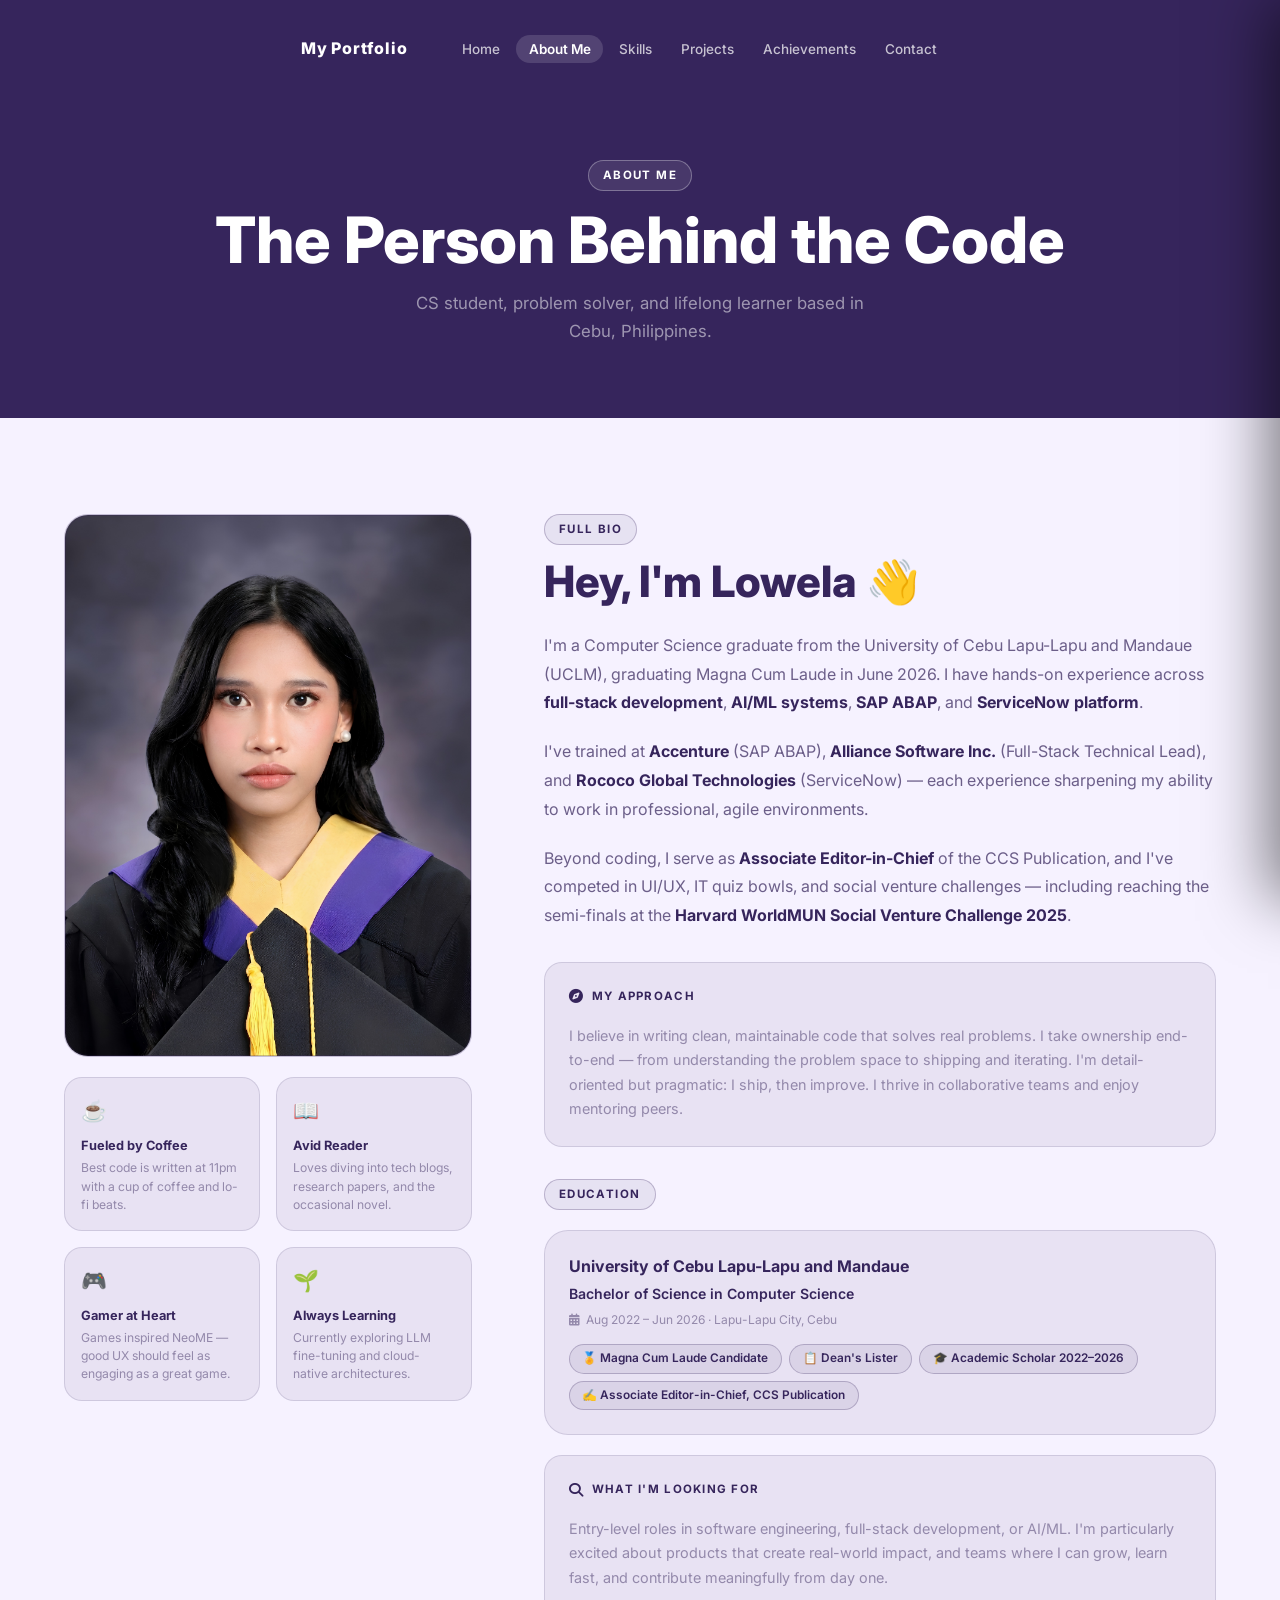
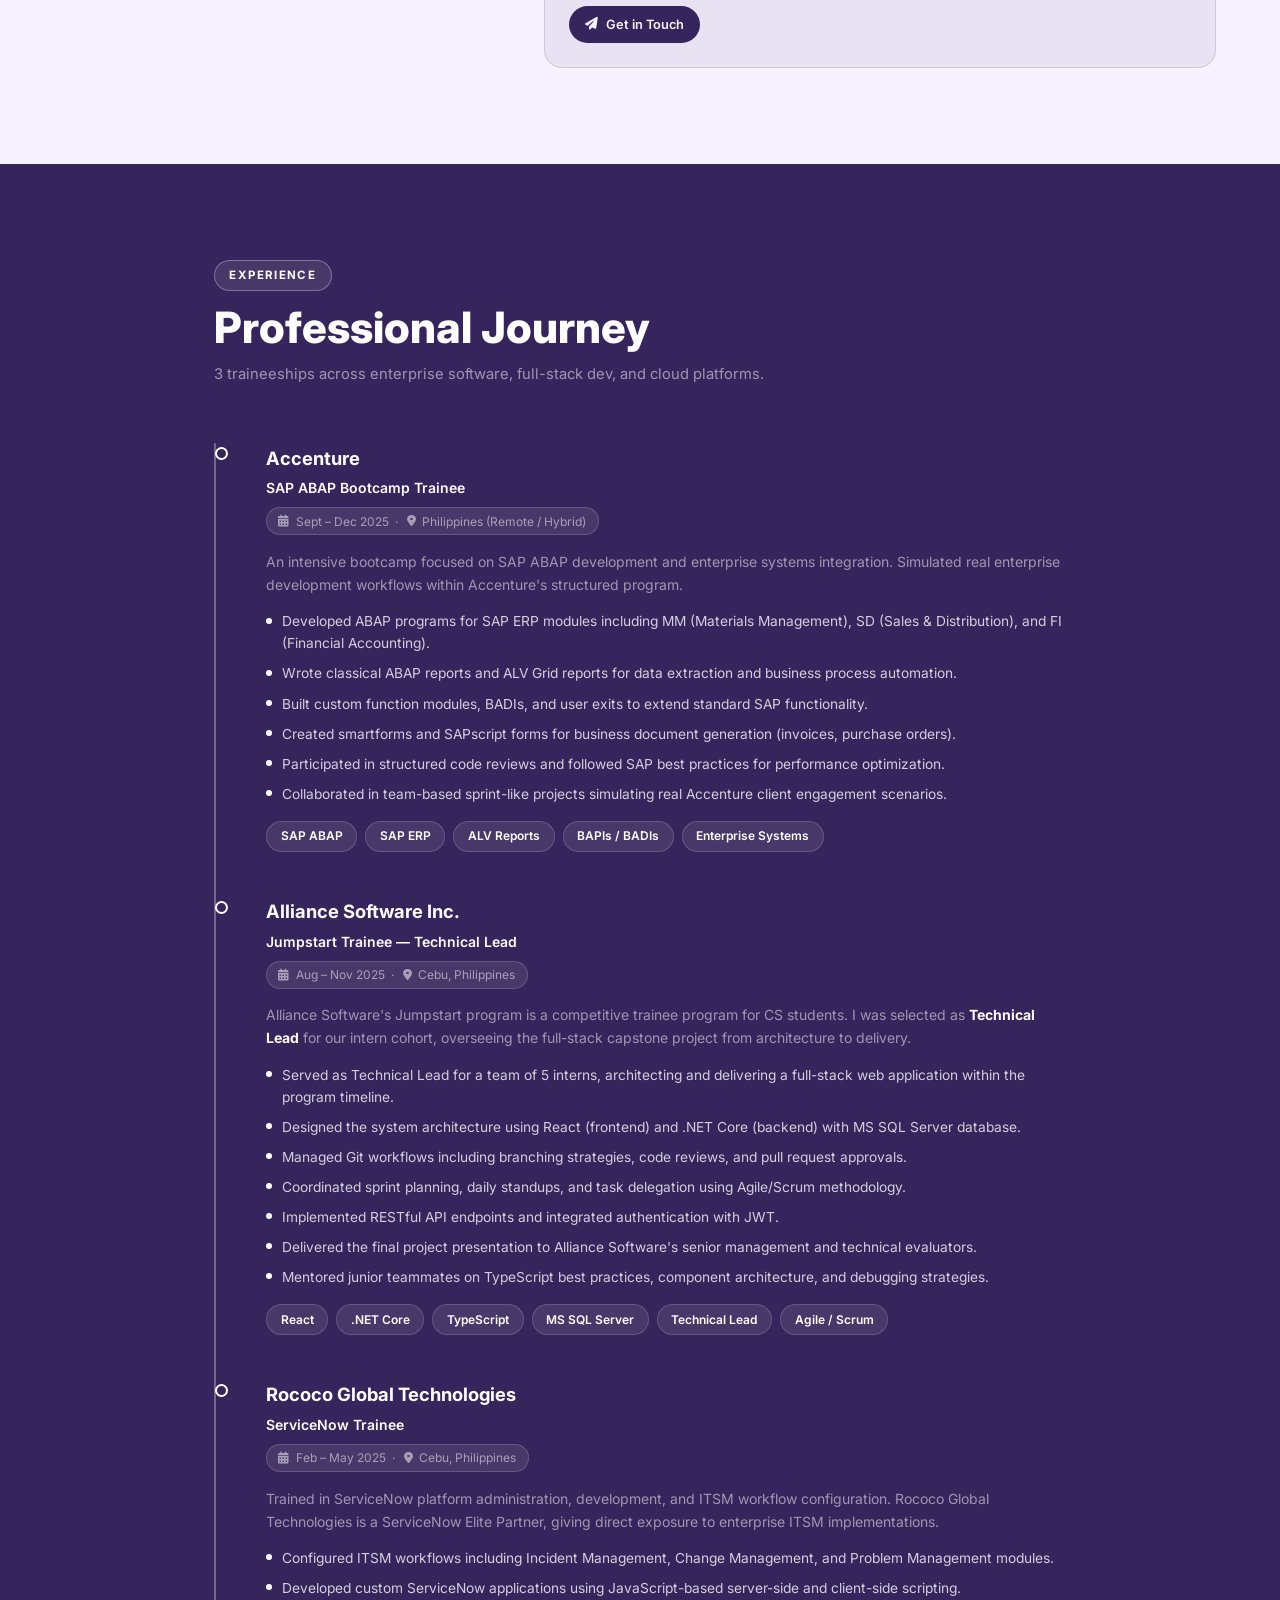
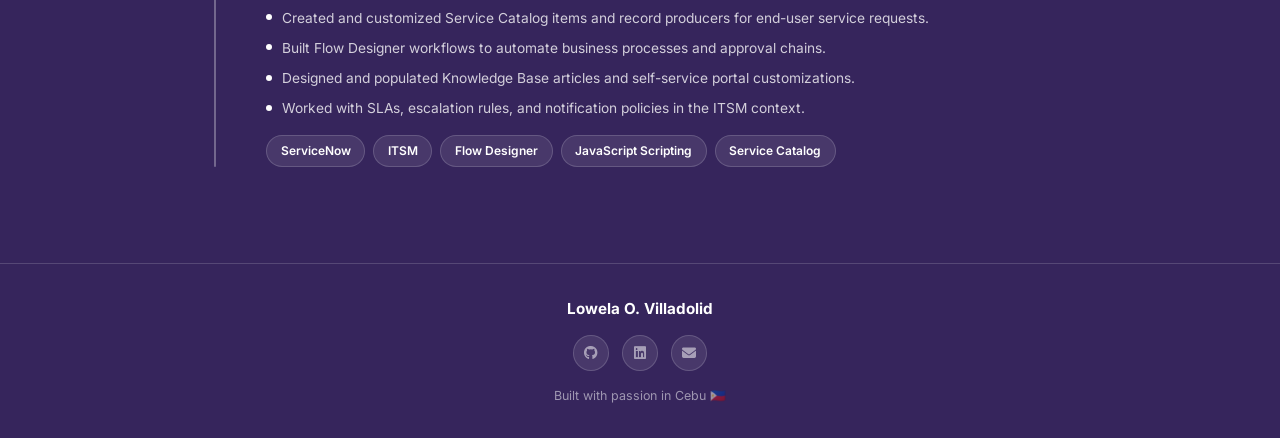
==== commit b1023207: "Worked on achievements page. Changed the logo." ====
--- a/about.html
+++ b/about.html
@@ -5,7 +5,7 @@
   <meta name="viewport" content="width=device-width, initial-scale=1.0" />
   <meta name="description" content="About Lowela O. Villadolid — CS graduate, Magna Cum Laude candidate, trained at Accenture, Alliance Software, and Rococo Global Technologies." />
   <title>About — Lowela O. Villadolid</title>
-  <link rel="icon" href="data:image/svg+xml,<svg xmlns='http://www.w3.org/2000/svg' viewBox='0 0 100 100'><text y='.9em' font-size='90'>🌿</text></svg>" />
+  <link rel="icon" href="assets/images/LogoLowela.png" type="image/png" />
   <link rel="stylesheet" href="css/main.css" />
   <link rel="stylesheet" href="https://cdnjs.cloudflare.com/ajax/libs/font-awesome/6.5.0/css/all.min.css" crossorigin="anonymous" />
 </head>
@@ -17,7 +17,7 @@
   <!-- ═══ NAVBAR ═══ -->
   <nav id="navbar">
     <div class="nav-inner">
-      <a href="index.html" class="nav-logo">LOV</a>
+      <a href="index.html" class="nav-logo">My Portfolio</a>
       <ul class="nav-links">
         <li><a href="index.html">Home</a></li>
         <li><a href="about.html">About Me</a></li>
@@ -158,7 +158,7 @@
     </section>
 
     <!-- ═══ EXPERIENCE ═══ -->
-    <section class="section sect-grape">
+    <section class="section sect-grape" id="experience">
       <div class="container" style="max-width:900px;">
         <div class="section-header reveal">
           <div class="section-tag">Experience</div>
--- a/css/main.css
+++ b/css/main.css
@@ -59,6 +59,30 @@
   --sh: 0 4px 24px rgba(54,37,92,0.12); --sh-lg: 0 8px 48px rgba(54,37,92,0.18);
   --sh-acc: 0 0 32px rgba(54,37,92,0.12);
 }
+/* Lavender Light — pure #f6f2ff, same token map as sect-lavender */
+.sect-lavender-light {
+  background: #f6f2ff; color: #36255C;
+  --bg: #f6f2ff; --text: #36255C;
+  --text-sec: rgba(54,37,92,0.72); --muted: rgba(54,37,92,0.48);
+  --surface: rgba(54,37,92,0.07); --surface-2: rgba(54,37,92,0.12);
+  --accent: #36255C; --accent-rgb: 54,37,92;
+  --accent-glow: rgba(54,37,92,0.08);
+  --border: rgba(54,37,92,0.14); --border-h: rgba(54,37,92,0.26);
+  --sh: 0 4px 24px rgba(54,37,92,0.12); --sh-lg: 0 8px 48px rgba(54,37,92,0.18);
+  --sh-acc: 0 0 32px rgba(54,37,92,0.12);
+}
+/* Velvet Grape — same as sect-grape but for the Experience overview slot */
+.sect-velvet {
+  background: #36255C; color: #ffffff;
+  --bg: #36255C; --text: #ffffff;
+  --text-sec: rgba(255,255,255,0.78); --muted: rgba(255,255,255,0.52);
+  --surface: rgba(255,255,255,0.09); --surface-2: rgba(255,255,255,0.15);
+  --accent: #ffffff; --accent-rgb: 255,255,255;
+  --accent-glow: rgba(255,255,255,0.09);
+  --border: rgba(255,255,255,0.16); --border-h: rgba(255,255,255,0.30);
+  --sh: 0 4px 24px rgba(0,0,0,0.28); --sh-lg: 0 8px 48px rgba(0,0,0,0.38);
+  --sh-acc: 0 0 32px rgba(255,255,255,0.12);
+}
 
 /* ─── Reset ─── */
 *,*::before,*::after { margin:0; padding:0; box-sizing:border-box; }
@@ -484,31 +508,97 @@
 }
 
 /* ─── Achievements ─── */
-.achievements-list { display:flex; flex-direction:column; gap:0.85rem; }
+.achievements-list { display:flex; flex-direction:column; gap:1rem; }
 .achievement-item {
   background:var(--surface); border:1px solid var(--border);
-  border-radius:var(--r-lg); padding:1rem 1.1rem;
+  border-radius:var(--r-lg); overflow:hidden;
+  display:flex; flex-direction:column;
+  transition:border-color 0.25s, transform 0.25s, box-shadow 0.25s;
+}
+.achievement-item:hover { border-color:var(--border-h); transform:translateX(4px); box-shadow:var(--sh-acc); }
+
+/* Cover image — full width on mobile, stacked above content */
+.achievement-cover {
+  width:100%; height:200px; flex-shrink:0; overflow:hidden;
+  background:var(--surface-2);
+  display:flex; align-items:center; justify-content:center;
+  position:relative;
+}
+.achievement-cover img {
+  width:100%; height:100%; object-fit:contain; object-position:center; display:block;
+  background:var(--surface-2);
+}
+/* Placeholder cover (no image yet) */
+.achievement-cover-placeholder {
+  width:100%; height:200px; flex-shrink:0;
+  background:linear-gradient(135deg, var(--surface-2) 0%, var(--surface) 100%);
+  border-bottom:1px solid var(--border);
+  display:flex; flex-direction:column; align-items:center; justify-content:center;
+  gap:0.45rem; position:relative; overflow:hidden;
+}
+.achievement-cover-placeholder::before {
+  content:''; position:absolute; inset:0;
+  background:repeating-linear-gradient(
+    45deg,
+    transparent,
+    transparent 8px,
+    rgba(255,255,255,0.03) 8px,
+    rgba(255,255,255,0.03) 16px
+  );
+}
+.achievement-cover-placeholder i {
+  font-size:1.75rem; color:var(--border-h); position:relative; z-index:1;
+}
+.achievement-cover-placeholder span {
+  font-size:0.65rem; font-weight:700; letter-spacing:0.1em;
+  text-transform:uppercase; color:var(--muted); position:relative; z-index:1;
+}
+
+/* Inner content row */
+.achievement-inner {
+  padding:0.9rem 1.1rem;
   display:flex; align-items:center; gap:1rem;
-  transition:border-color 0.25s, transform 0.25s, box-shadow 0.25s;
-}
-.achievement-item:hover { border-color:var(--border-h); transform:translateX(4px); box-shadow:var(--sh-acc); }
+}
 .achievement-icon {
-  width:42px; height:42px; border-radius:var(--r);
+  width:38px; height:38px; border-radius:var(--r);
   background:var(--accent-glow); border:1px solid var(--border);
   display:flex; align-items:center; justify-content:center;
-  font-size:1.1rem; color:var(--accent); flex-shrink:0;
+  font-size:1rem; color:var(--accent); flex-shrink:0;
 }
 .achievement-body { flex:1; min-width:0; }
 .achievement-title { font-family:var(--font-h); font-weight:700; font-size:0.9rem; color:var(--text); margin-bottom:0.2rem; line-height:1.4; }
-.achievement-desc  { font-size:0.79rem; color:var(--muted); line-height:1.5; }
+.achievement-desc  {
+  font-size:0.79rem; color:var(--muted); line-height:1.5;
+  display:-webkit-box; -webkit-line-clamp:3; -webkit-box-orient:vertical; overflow:hidden;
+}
 .achievement-date  {
-  display:none; /* hidden on mobile, shown at 600px+ */
+  display:none;
   font-size:0.75rem; font-weight:600; color:var(--accent);
   white-space:nowrap; background:var(--accent-glow);
   border:1px solid var(--border); padding:0.18rem 0.6rem;
   border-radius:var(--r-full); flex-shrink:0;
 }
 
+/* Tablet 600px+: show date */
+@media (min-width:600px) {
+  .achievement-date { display:inline-flex; }
+  .achievement-title { font-size:0.95rem; }
+}
+
+/* Desktop 900px+: flip to horizontal — fixed-width cover left, content right, uniform card height */
+@media (min-width:900px) {
+  .achievement-item { flex-direction:row; align-items:stretch; min-height:160px; max-height:160px; overflow:hidden; }
+  .achievement-cover,
+  .achievement-cover-placeholder {
+    width:240px; min-width:240px; height:160px;
+    border-bottom:none; border-right:1px solid var(--border);
+    flex-shrink:0;
+  }
+  .achievement-cover img {
+    width:100%; height:100%; object-fit:contain; object-position:center;
+  }
+  .achievement-inner { padding:1rem 1.25rem; flex:1; align-items:flex-start; overflow:hidden; }
+}
 /* ─── Contact ─── */
 .contact-grid { display:grid; grid-template-columns:1fr; gap:2rem; }
 .contact-info-item { display:flex; align-items:flex-start; gap:0.9rem; margin-bottom:1.1rem; }
@@ -806,4 +896,183 @@
 @media (min-width: 600px) {
   .cta-btns { flex-direction:row; justify-content:center; align-items:center; flex-wrap:wrap; }
   .cta-btns .btn { width:auto; }
+}
+/* ─── Experience Cards (homepage overview) ─── */
+.exp-cards {
+  display:flex; flex-direction:column; gap:1rem;
+}
+.exp-card {
+  background:var(--surface); border:1px solid var(--border);
+  border-radius:var(--r-xl); overflow:hidden;
+  display:flex; flex-direction:column;
+  transition:border-color 0.3s, box-shadow 0.3s, transform 0.3s;
+}
+.exp-card:hover {
+  border-color:var(--border-h); box-shadow:var(--sh-acc);
+  transform:translateY(-3px);
+}
+/* Cover image area — mobile first, full width */
+.exp-card-cover {
+  width:100%; height:160px; overflow:hidden; flex-shrink:0;
+  background:var(--surface-2);
+  display:flex; align-items:center; justify-content:center;
+  position:relative;
+}
+.exp-card-cover img {
+  width:100%; height:100%; object-fit:cover; object-position:center;
+  display:block;
+}
+/* Icon-only cover for cards without a photo (e.g. Rococo) */
+.exp-card-cover-icon {
+  width:100%; height:160px; flex-shrink:0;
+  background:linear-gradient(135deg, rgba(255,255,255,0.08) 0%, rgba(255,255,255,0.04) 100%);
+  border-bottom:1px solid var(--border);
+  display:flex; flex-direction:column; align-items:center; justify-content:center;
+  gap:0.6rem;
+}
+.exp-card-cover-icon i {
+  font-size:2.25rem; color:var(--border-h);
+}
+.exp-card-cover-icon span {
+  font-size:0.7rem; font-weight:700; letter-spacing:0.1em;
+  text-transform:uppercase; color:var(--muted);
+}
+/* Body padding */
+.exp-card-inner { padding:1.25rem; display:flex; flex-direction:column; gap:1rem; flex:1; }
+.exp-card-logo {
+  width:44px; height:44px; border-radius:var(--r-lg);
+  background:var(--accent-glow); border:1px solid var(--border-h);
+  display:flex; align-items:center; justify-content:center;
+  font-size:1.1rem; color:var(--accent); flex-shrink:0;
+}
+.exp-card-body { flex:1; min-width:0; }
+.exp-card-meta {
+  display:flex; align-items:center; gap:0.6rem;
+  flex-wrap:wrap; margin-bottom:0.5rem;
+}
+.exp-card-period {
+  font-size:0.72rem; color:var(--muted);
+  display:flex; align-items:center; gap:0.3rem;
+}
+.exp-card-badge {
+  font-size:0.68rem; font-weight:700; letter-spacing:0.06em;
+  text-transform:uppercase; color:var(--accent);
+  background:var(--accent-glow); border:1px solid var(--border-h);
+  border-radius:var(--r-full); padding:0.18rem 0.65rem;
+}
+.exp-card-company {
+  font-family:var(--font-h); font-size:1rem; font-weight:700;
+  color:var(--text); margin-bottom:0.18rem; line-height:1.3;
+}
+.exp-card-role {
+  font-size:0.82rem; font-weight:600; color:var(--accent);
+  margin-bottom:0.65rem;
+}
+.exp-card-desc {
+  font-size:0.86rem; color:var(--muted); line-height:1.65;
+  margin-bottom:0.85rem;
+}
+.exp-card-tags { display:flex; flex-wrap:wrap; gap:0.35rem; }
+
+/* Tablet 600px+: taller cover */
+@media (min-width:600px) {
+  .exp-card-cover,
+  .exp-card-cover-icon { height:180px; }
+  .exp-card-inner { padding:1.5rem; }
+}
+
+/* Desktop 900px+: 3-col grid, covers scale with card */
+@media (min-width:900px) {
+  .exp-cards { display:grid; grid-template-columns:repeat(3,1fr); gap:1.5rem; }
+  .exp-card-cover,
+  .exp-card-cover-icon { height:160px; }
+}
+/* ─── Achievement Cards (grid layout) ─── */
+.ach-category { margin-bottom: 3rem; }
+.ach-category-title {
+  font-size:0.72rem; font-weight:700; letter-spacing:0.13em;
+  text-transform:uppercase; color:var(--muted);
+  margin-bottom:1.25rem; display:flex; align-items:center; gap:0.5rem;
+}
+.ach-category-title::after {
+  content:''; flex:1; height:1px; background:var(--border);
+}
+
+/* Grid: 1 col on mobile */
+.ach-cards-grid {
+  display:grid; grid-template-columns:1fr; gap:1rem;
+}
+
+.ach-card {
+  background:var(--surface); border:1px solid var(--border);
+  border-radius:var(--r-xl); overflow:hidden;
+  display:flex; flex-direction:column;
+  transition:border-color 0.3s, box-shadow 0.3s, transform 0.3s;
+}
+.ach-card:hover {
+  border-color:var(--border-h); box-shadow:var(--sh-acc); transform:translateY(-4px);
+}
+
+/* Top: icon or image area */
+.ach-card-top {
+  width:100%; aspect-ratio:16/9;
+  background:var(--surface-2);
+  border-bottom:2px solid var(--border-h);
+  display:flex; align-items:center; justify-content:center;
+  font-size:2.5rem; color:var(--accent);
+  overflow:hidden; flex-shrink:0;
+}
+.ach-card-top img {
+  width:100%; height:100%; object-fit:cover; display:block;
+}
+
+/* Body */
+.ach-card-body {
+  padding:1.1rem 1.1rem 1.25rem;
+  display:flex; flex-direction:column; gap:0.35rem; flex:1;
+}
+.ach-card-date {
+  font-size:0.71rem; font-weight:600; color:var(--muted);
+  letter-spacing:0.04em;
+}
+.ach-card-title {
+  font-family:var(--font-h); font-size:0.9rem; font-weight:700;
+  color:var(--text); line-height:1.4;
+}
+.ach-card-desc {
+  font-size:0.8rem; color:var(--muted); line-height:1.6;
+  flex:1;
+}
+
+/* Rank pill */
+.ach-rank-pill {
+  display:inline-block; margin-top:0.5rem;
+  background:var(--accent-glow); border:1px solid var(--border-h);
+  border-radius:var(--r-full); padding:0.22rem 0.75rem;
+  font-size:0.72rem; font-weight:700; color:var(--accent);
+  letter-spacing:0.05em; align-self:flex-start;
+}
+
+/* Homepage achievements section bg fix */
+.sect-lavender-light {
+  background:#f6f2ff; color:#36255C;
+  --bg:#f6f2ff; --text:#36255C;
+  --text-sec:rgba(54,37,92,0.72); --muted:rgba(54,37,92,0.48);
+  --surface:rgba(54,37,92,0.07); --surface-2:rgba(54,37,92,0.12);
+  --accent:#36255C; --accent-rgb:54,37,92;
+  --accent-glow:rgba(54,37,92,0.08);
+  --border:rgba(54,37,92,0.14); --border-h:rgba(54,37,92,0.26);
+  --sh:0 4px 24px rgba(54,37,92,0.12); --sh-lg:0 8px 48px rgba(54,37,92,0.18);
+  --sh-acc:0 0 32px rgba(54,37,92,0.12);
+}
+
+/* Tablet 600px+: 2-col grid */
+@media (min-width:600px) {
+  .ach-cards-grid { grid-template-columns:1fr 1fr; gap:1.25rem; }
+}
+
+/* Desktop 900px+: 3-col grid */
+@media (min-width:900px) {
+  .ach-cards-grid { grid-template-columns:repeat(3, 1fr); gap:1.5rem; }
+  .ach-category { margin-bottom:3.5rem; }
 }
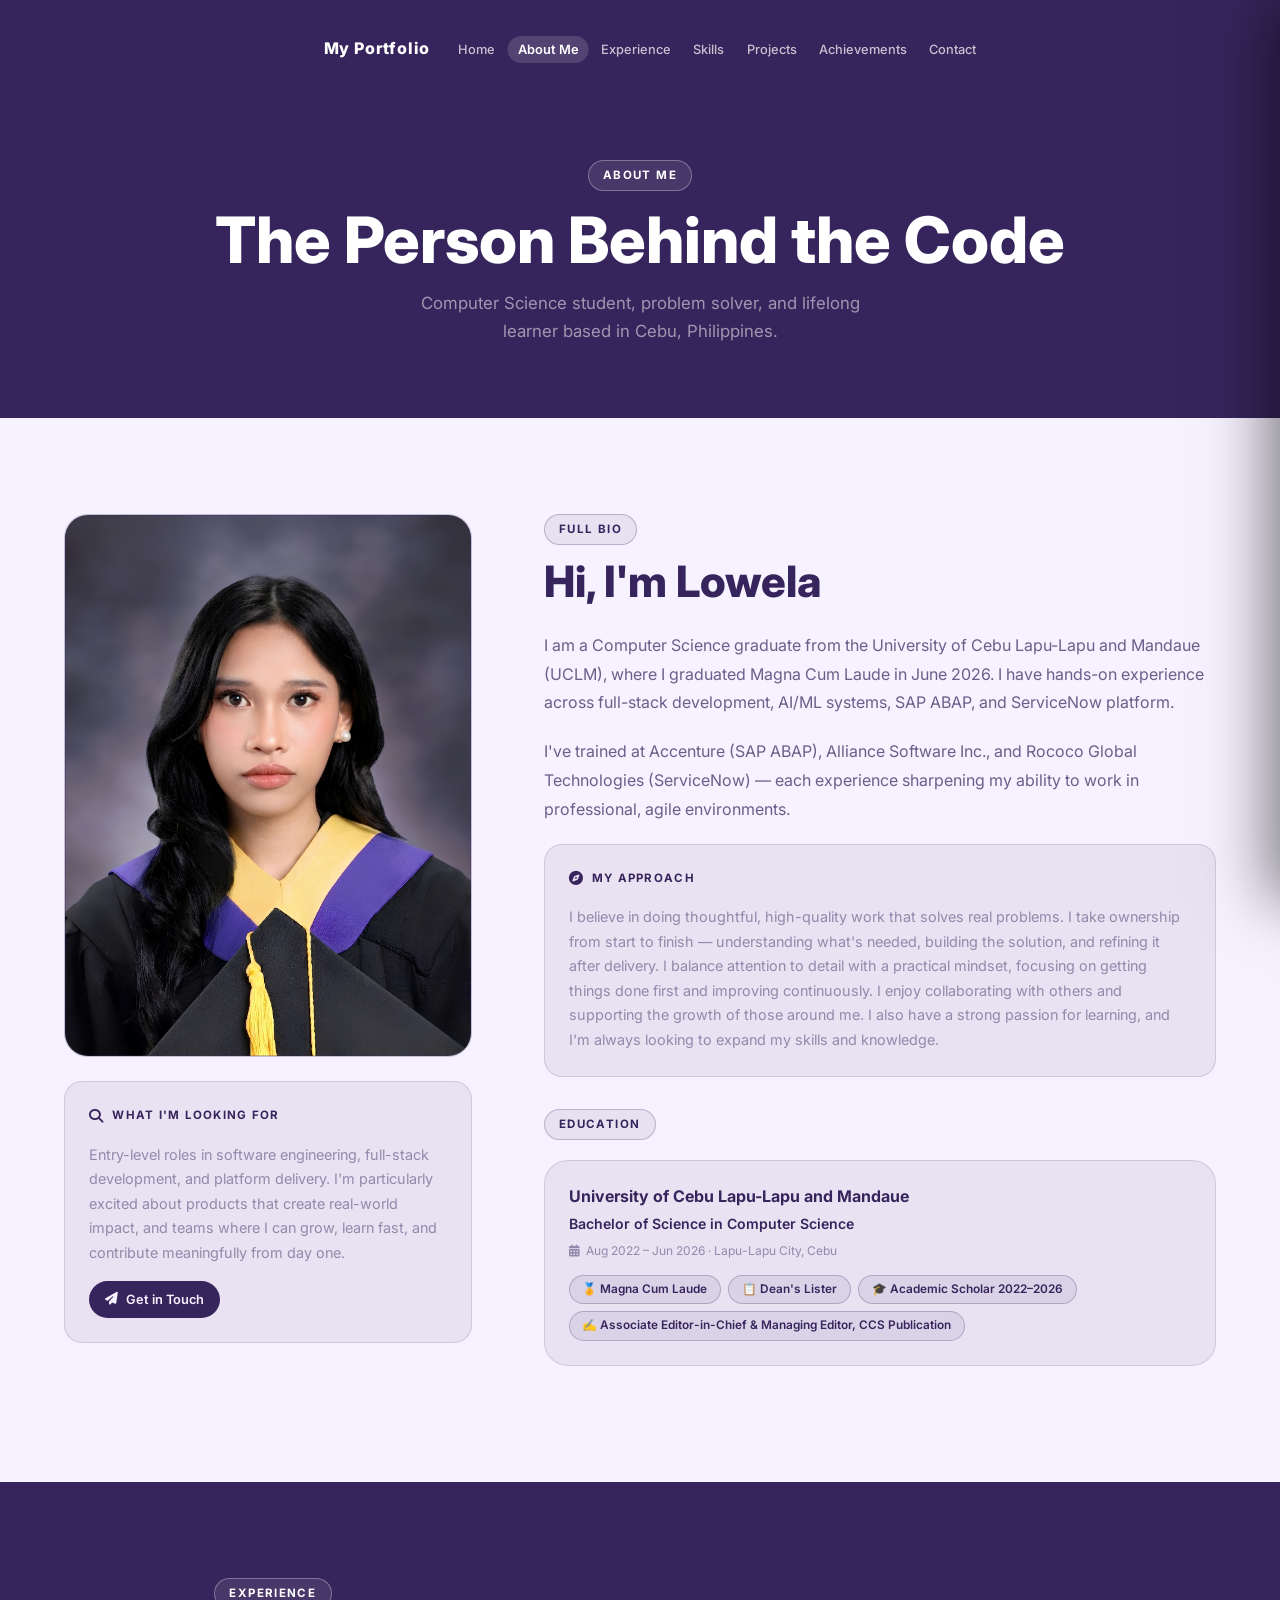
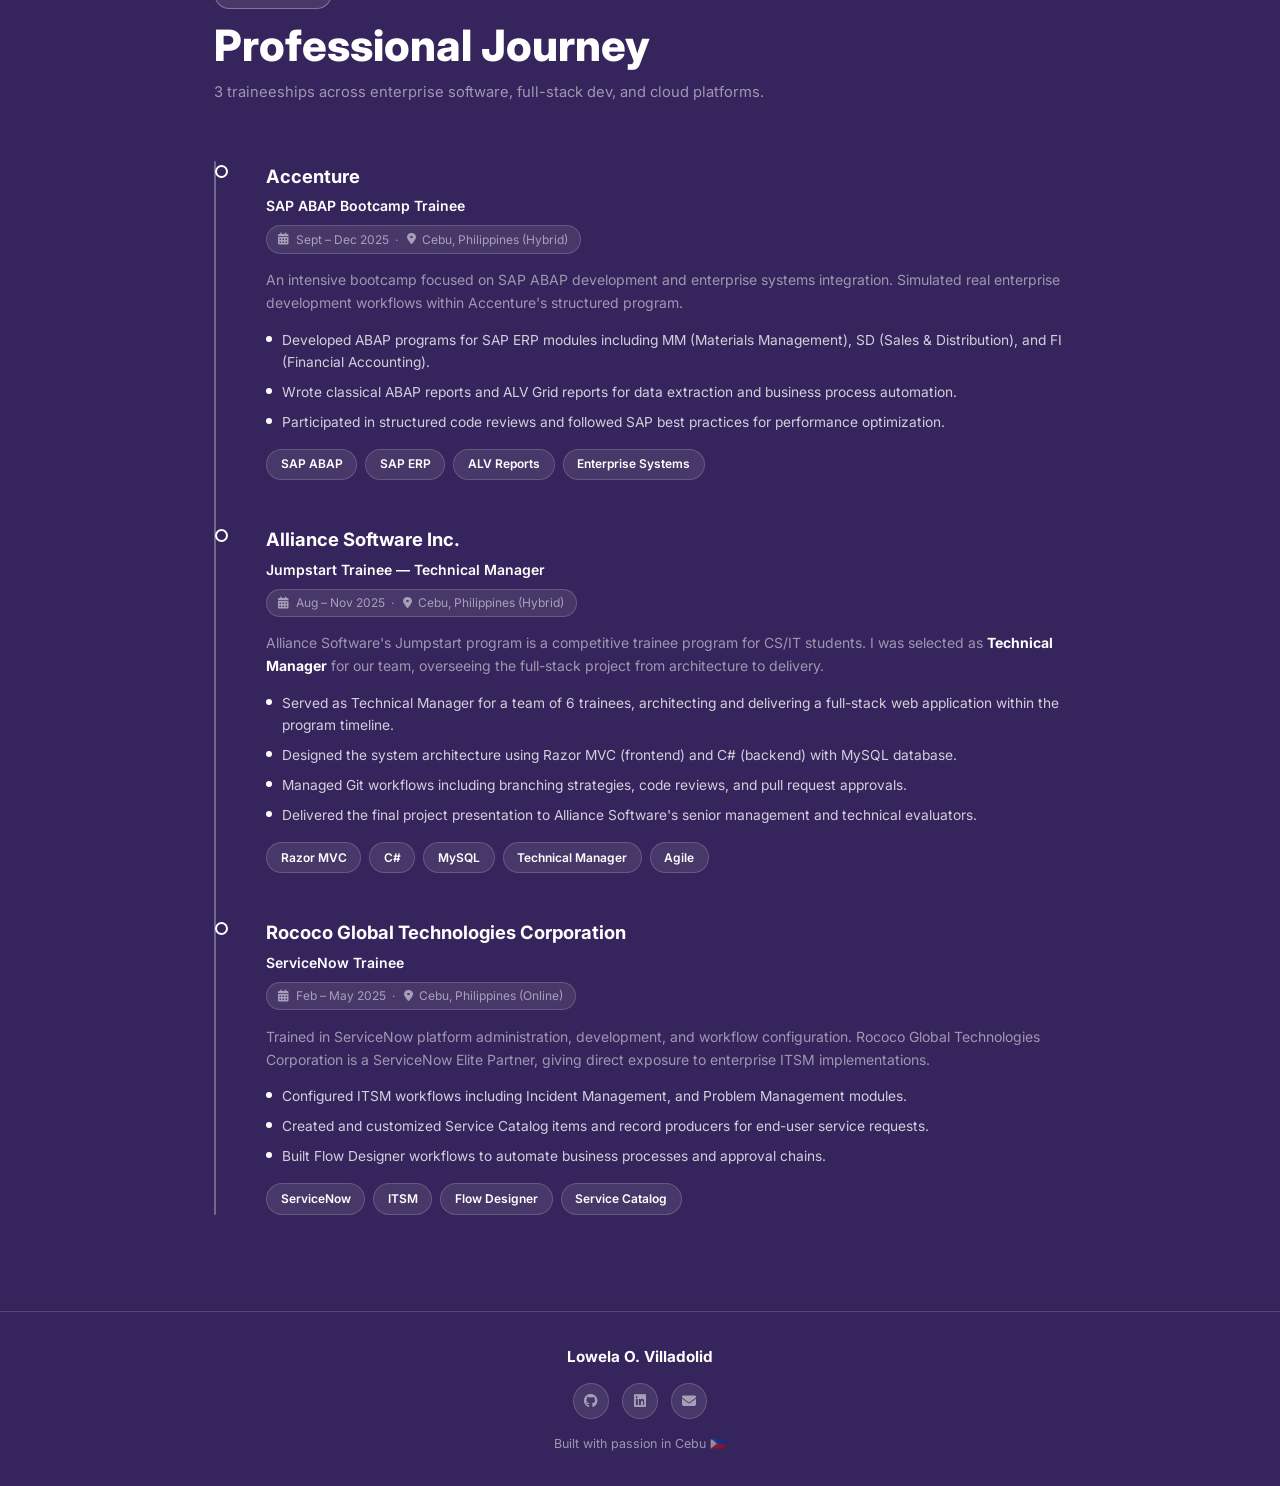
==== commit 023a2e0c: "Finalized" ====
--- a/about.html
+++ b/about.html
@@ -21,6 +21,7 @@
       <ul class="nav-links">
         <li><a href="index.html">Home</a></li>
         <li><a href="about.html">About Me</a></li>
+        <li><a href="index.html#experience-highlight">Experience</a></li>
         <li><a href="skills.html">Skills</a></li>
         <li><a href="projects.html">Projects</a></li>
         <li><a href="achievements.html">Achievements</a></li>
@@ -37,23 +38,24 @@
   <!-- Mobile menu drawer -->
   <div class="nav-mobile-menu" id="navMobileMenu" role="dialog" aria-modal="true" aria-label="Navigation menu">
     <div class="nav-mobile-header">
-      <span class="nav-mobile-brand">LOV</span>
+      <span class="nav-mobile-brand">My Portfolio</span>
       <button class="nav-mobile-close" id="navMobileClose" aria-label="Close menu">✕</button>
     </div>
     <nav class="nav-mobile-links">
       <a href="index.html" style="transition-delay:0.06s"><span class="menu-icon"><i class="fas fa-home"></i></span>Home</a>
       <a href="about.html" style="transition-delay:0.10s"><span class="menu-icon"><i class="fas fa-user"></i></span>About Me</a>
-      <a href="skills.html" style="transition-delay:0.14s"><span class="menu-icon"><i class="fas fa-code"></i></span>Skills</a>
-      <a href="projects.html" style="transition-delay:0.18s"><span class="menu-icon"><i class="fas fa-folder-open"></i></span>Projects</a>
-      <a href="achievements.html" style="transition-delay:0.22s"><span class="menu-icon"><i class="fas fa-trophy"></i></span>Achievements</a>
-      <a href="contact.html" style="transition-delay:0.26s"><span class="menu-icon"><i class="fas fa-envelope"></i></span>Contact</a>
+      <a href="index.html#experience-highlight" style="transition-delay:0.14s"><span class="menu-icon"><i class="fas fa-briefcase"></i></span>Experience</a>
+      <a href="skills.html" style="transition-delay:0.18s"><span class="menu-icon"><i class="fas fa-code"></i></span>Skills</a>
+      <a href="projects.html" style="transition-delay:0.22s"><span class="menu-icon"><i class="fas fa-folder-open"></i></span>Projects</a>
+      <a href="achievements.html" style="transition-delay:0.26s"><span class="menu-icon"><i class="fas fa-trophy"></i></span>Achievements</a>
+      <a href="contact.html" style="transition-delay:0.30s"><span class="menu-icon"><i class="fas fa-envelope"></i></span>Contact</a>
     </nav>
     <div class="nav-mobile-footer">
       <span class="nav-mobile-footer-label">Connect</span>
       <div class="nav-mobile-socials">
         <a href="https://github.com/laloweeee" target="_blank" rel="noopener" aria-label="GitHub"><i class="fab fa-github"></i></a>
         <a href="https://linkedin.com/in/lowela-villadolid/" target="_blank" rel="noopener" aria-label="LinkedIn"><i class="fab fa-linkedin"></i></a>
-        <a href="mailto:osabellowe@gmail.com" aria-label="Email"><i class="fas fa-envelope"></i></a>
+        <a href="contact.html" aria-label="Email"><i class="fas fa-envelope"></i></a>
       </div>
     </div>
   </div>
@@ -63,7 +65,7 @@
     <div class="container">
       <div class="section-tag reveal">About Me</div>
       <h1 class="page-hero-title reveal">The Person Behind the Code</h1>
-      <p class="page-hero-sub reveal">CS student, problem solver, and lifelong learner based in Cebu, Philippines.</p>
+      <p class="page-hero-sub reveal">Computer Science student, problem solver, and lifelong learner based in Cebu, Philippines.</p>
     </div>
   </div>
 
@@ -73,85 +75,64 @@
       <div class="container">
         <div class="about-grid">
 
-          <!-- Left: Photo + Fun Facts -->
+          <!-- Left: Photo + What I'm Looking For -->
           <div class="about-photo-wrap reveal-left">
             <div class="about-photo">
               <img src="assets/images/finalgradpic.png" alt="Lowela O. Villadolid" style="width:100%; height:100%; object-fit:cover; object-position:top center; display:block;" />
             </div>
-            <div class="fun-facts">
-              <div class="fun-fact">
-                <div class="fun-fact-icon">☕</div>
-                <div class="fun-fact-title">Fueled by Coffee</div>
-                <div class="fun-fact-text">Best code is written at 11pm with a cup of coffee and lo-fi beats.</div>
-              </div>
-              <div class="fun-fact">
-                <div class="fun-fact-icon">📖</div>
-                <div class="fun-fact-title">Avid Reader</div>
-                <div class="fun-fact-text">Loves diving into tech blogs, research papers, and the occasional novel.</div>
-              </div>
-              <div class="fun-fact">
-                <div class="fun-fact-icon">🎮</div>
-                <div class="fun-fact-title">Gamer at Heart</div>
-                <div class="fun-fact-text">Games inspired NeoME — good UX should feel as engaging as a great game.</div>
-              </div>
-              <div class="fun-fact">
-                <div class="fun-fact-icon">🌱</div>
-                <div class="fun-fact-title">Always Learning</div>
-                <div class="fun-fact-text">Currently exploring LLM fine-tuning and cloud-native architectures.</div>
-              </div>
+            <div class="card reveal about-looking-for" style="margin-top:1.5rem;">
+              <div class="skill-category-title"><i class="fas fa-search"></i> What I'm Looking For</div>
+              <p style="color:var(--muted); font-size:0.9rem; line-height:1.7; margin-bottom:1rem;">
+                Entry-level roles in software engineering, full-stack development, and platform delivery. I'm particularly excited about products that create real-world impact, and teams where I can grow, learn fast, and contribute meaningfully from day one.
+              </p>
+              <a href="contact.html" class="btn btn-primary btn-sm">
+                <i class="fas fa-paper-plane"></i> Get in Touch
+              </a>
             </div>
           </div>
 
           <!-- Right: Bio + Education -->
-          <div>
-            <div class="reveal">
+          <div class="about-right-wrap">
+            <div class="reveal about-bio-block">
               <div class="section-tag">Full Bio</div>
-              <h2 class="section-title" style="margin-bottom:1.5rem;">Hey, I'm Lowela 👋</h2>
+              <h2 class="section-title" style="margin-bottom:1.5rem;">Hi, I'm Lowela</h2>
               <p style="color:var(--text-sec); line-height:1.8; font-size:1rem; margin-bottom:1.25rem;">
-                I'm a Computer Science graduate from the University of Cebu Lapu-Lapu and Mandaue (UCLM), graduating Magna Cum Laude in June 2026. I have hands-on experience across <strong style="color:var(--text)">full-stack development</strong>, <strong style="color:var(--text)">AI/ML systems</strong>, <strong style="color:var(--text)">SAP ABAP</strong>, and <strong style="color:var(--text)">ServiceNow platform</strong>.
+                I am a Computer Science graduate from the University of Cebu Lapu-Lapu and Mandaue (UCLM), where I graduated Magna Cum Laude in June 2026. I have hands-on experience across full-stack development, AI/ML systems, SAP ABAP, and ServiceNow platform.
               </p>
               <p style="color:var(--text-sec); line-height:1.8; font-size:1rem; margin-bottom:1.25rem;">
-                I've trained at <strong style="color:var(--text)">Accenture</strong> (SAP ABAP), <strong style="color:var(--text)">Alliance Software Inc.</strong> (Full-Stack Technical Lead), and <strong style="color:var(--text)">Rococo Global Technologies</strong> (ServiceNow) — each experience sharpening my ability to work in professional, agile environments.
-              </p>
+                I've trained at Accenture (SAP ABAP), Alliance Software Inc., and Rococo Global Technologies (ServiceNow) — each experience sharpening my ability to work in professional, agile environments.
+              </p>
+              <!--
               <p style="color:var(--text-sec); line-height:1.8; font-size:1rem; margin-bottom:2rem;">
-                Beyond coding, I serve as <strong style="color:var(--text)">Associate Editor-in-Chief</strong> of the CCS Publication, and I've competed in UI/UX, IT quiz bowls, and social venture challenges — including reaching the semi-finals at the <strong style="color:var(--text)">Harvard WorldMUN Social Venture Challenge 2025</strong>.
-              </p>
+                Beyond coding, I serve as <strong style="color:var(--text)">Associate Editor and Managing Editor</strong> of the CCS Publication, and I've competed in UI/UX, IT quiz bowls, and social venture challenges — including reaching the semi-finals at the <strong style="color:var(--text)">Resolution Project: Social Venture Challenge 2025</strong>.
+              </p>
+              -->
             </div>
 
             <!-- Personality / approach -->
-            <div class="card reveal" style="margin-bottom:2rem;">
+            <div class="card reveal about-approach" style="margin-bottom:2rem;">
               <div class="skill-category-title"><i class="fas fa-compass"></i> My Approach</div>
               <p style="color:var(--muted); font-size:0.9rem; line-height:1.7;">
-                I believe in writing clean, maintainable code that solves real problems. I take ownership end-to-end — from understanding the problem space to shipping and iterating. I'm detail-oriented but pragmatic: I ship, then improve. I thrive in collaborative teams and enjoy mentoring peers.
+                I believe in doing thoughtful, high-quality work that solves real problems. I take ownership from start to finish — understanding what's needed, building the solution, and refining it after delivery. I balance attention to detail with a practical mindset, focusing on getting things done first and improving continuously. I enjoy collaborating with others and supporting the growth of those around me. I also have a strong passion for learning, and I'm always looking to expand my skills and knowledge.
               </p>
             </div>
 
             <!-- Education -->
-            <div class="reveal">
+            <div class="reveal about-education">
               <div class="section-tag" style="margin-bottom:1.25rem;">Education</div>
               <div class="edu-card">
                 <div class="edu-school">University of Cebu Lapu-Lapu and Mandaue</div>
                 <div class="edu-degree">Bachelor of Science in Computer Science</div>
                 <div class="edu-period"><i class="fas fa-calendar-alt" style="margin-right:0.4rem;"></i>Aug 2022 – Jun 2026 · Lapu-Lapu City, Cebu</div>
                 <div class="honors-list">
-                  <span class="honor-badge">🏅 Magna Cum Laude Candidate</span>
+                  <span class="honor-badge">🏅 Magna Cum Laude</span>
                   <span class="honor-badge">📋 Dean's Lister</span>
                   <span class="honor-badge">🎓 Academic Scholar 2022–2026</span>
-                  <span class="honor-badge">✍️ Associate Editor-in-Chief, CCS Publication</span>
+                  <span class="honor-badge">✍️ Associate Editor-in-Chief & Managing Editor, CCS Publication</span>
                 </div>
               </div>
             </div>
 
-            <!-- What I'm looking for -->
-            <div class="card reveal">
-              <div class="skill-category-title"><i class="fas fa-search"></i> What I'm Looking For</div>
-              <p style="color:var(--muted); font-size:0.9rem; line-height:1.7; margin-bottom:1rem;">
-                Entry-level roles in software engineering, full-stack development, or AI/ML. I'm particularly excited about products that create real-world impact, and teams where I can grow, learn fast, and contribute meaningfully from day one.
-              </p>
-              <a href="contact.html" class="btn btn-primary btn-sm">
-                <i class="fas fa-paper-plane"></i> Get in Touch
-              </a>
-            </div>
           </div>
         </div>
       </div>
@@ -177,7 +158,7 @@
               <div class="timeline-period">
                 <i class="fas fa-calendar-alt"></i> Sept – Dec 2025
                 &nbsp;·&nbsp;
-                <i class="fas fa-map-marker-alt"></i> Philippines (Remote / Hybrid)
+                <i class="fas fa-map-marker-alt"></i> Cebu, Philippines (Hybrid)
               </div>
             </div>
             <p class="timeline-desc">
@@ -186,16 +167,12 @@
             <ul class="timeline-bullets">
               <li>Developed ABAP programs for SAP ERP modules including MM (Materials Management), SD (Sales & Distribution), and FI (Financial Accounting).</li>
               <li>Wrote classical ABAP reports and ALV Grid reports for data extraction and business process automation.</li>
-              <li>Built custom function modules, BADIs, and user exits to extend standard SAP functionality.</li>
-              <li>Created smartforms and SAPscript forms for business document generation (invoices, purchase orders).</li>
               <li>Participated in structured code reviews and followed SAP best practices for performance optimization.</li>
-              <li>Collaborated in team-based sprint-like projects simulating real Accenture client engagement scenarios.</li>
             </ul>
             <div style="display:flex; flex-wrap:wrap; gap:0.5rem; margin-top:1rem;">
               <span class="chip">SAP ABAP</span>
               <span class="chip">SAP ERP</span>
               <span class="chip">ALV Reports</span>
-              <span class="chip">BAPIs / BADIs</span>
               <span class="chip">Enterprise Systems</span>
             </div>
           </div>
@@ -205,32 +182,28 @@
             <div class="timeline-dot"></div>
             <div class="timeline-header">
               <div class="timeline-company">Alliance Software Inc.</div>
-              <div class="timeline-role">Jumpstart Trainee — Technical Lead</div>
+              <div class="timeline-role">Jumpstart Trainee — Technical Manager</div>
               <div class="timeline-period">
                 <i class="fas fa-calendar-alt"></i> Aug – Nov 2025
                 &nbsp;·&nbsp;
-                <i class="fas fa-map-marker-alt"></i> Cebu, Philippines
+                <i class="fas fa-map-marker-alt"></i> Cebu, Philippines (Hybrid)
               </div>
             </div>
             <p class="timeline-desc">
-              Alliance Software's Jumpstart program is a competitive trainee program for CS students. I was selected as <strong style="color:var(--text)">Technical Lead</strong> for our intern cohort, overseeing the full-stack capstone project from architecture to delivery.
+              Alliance Software's Jumpstart program is a competitive trainee program for CS/IT students. I was selected as <strong style="color:var(--text)">Technical Manager</strong> for our team, overseeing the full-stack project from architecture to delivery.
             </p>
             <ul class="timeline-bullets">
-              <li>Served as Technical Lead for a team of 5 interns, architecting and delivering a full-stack web application within the program timeline.</li>
-              <li>Designed the system architecture using React (frontend) and .NET Core (backend) with MS SQL Server database.</li>
+              <li>Served as Technical Manager for a team of 6 trainees, architecting and delivering a full-stack web application within the program timeline.</li>
+              <li>Designed the system architecture using Razor MVC (frontend) and C# (backend) with MySQL database.</li>
               <li>Managed Git workflows including branching strategies, code reviews, and pull request approvals.</li>
-              <li>Coordinated sprint planning, daily standups, and task delegation using Agile/Scrum methodology.</li>
-              <li>Implemented RESTful API endpoints and integrated authentication with JWT.</li>
               <li>Delivered the final project presentation to Alliance Software's senior management and technical evaluators.</li>
-              <li>Mentored junior teammates on TypeScript best practices, component architecture, and debugging strategies.</li>
             </ul>
             <div style="display:flex; flex-wrap:wrap; gap:0.5rem; margin-top:1rem;">
-              <span class="chip">React</span>
-              <span class="chip">.NET Core</span>
-              <span class="chip">TypeScript</span>
-              <span class="chip">MS SQL Server</span>
-              <span class="chip">Technical Lead</span>
-              <span class="chip">Agile / Scrum</span>
+              <span class="chip">Razor MVC</span>
+              <span class="chip">C#</span>
+              <span class="chip">MySQL</span>
+              <span class="chip">Technical Manager</span>
+              <span class="chip">Agile</span>
             </div>
           </div>
 
@@ -238,30 +211,26 @@
           <div class="timeline-item reveal">
             <div class="timeline-dot"></div>
             <div class="timeline-header">
-              <div class="timeline-company">Rococo Global Technologies</div>
+              <div class="timeline-company">Rococo Global Technologies Corporation</div>
               <div class="timeline-role">ServiceNow Trainee</div>
               <div class="timeline-period">
                 <i class="fas fa-calendar-alt"></i> Feb – May 2025
                 &nbsp;·&nbsp;
-                <i class="fas fa-map-marker-alt"></i> Cebu, Philippines
+                <i class="fas fa-map-marker-alt"></i> Cebu, Philippines (Online)
               </div>
             </div>
             <p class="timeline-desc">
-              Trained in ServiceNow platform administration, development, and ITSM workflow configuration. Rococo Global Technologies is a ServiceNow Elite Partner, giving direct exposure to enterprise ITSM implementations.
+              Trained in ServiceNow platform administration, development, and workflow configuration. Rococo Global Technologies Corporation is a ServiceNow Elite Partner, giving direct exposure to enterprise ITSM implementations.
             </p>
             <ul class="timeline-bullets">
-              <li>Configured ITSM workflows including Incident Management, Change Management, and Problem Management modules.</li>
-              <li>Developed custom ServiceNow applications using JavaScript-based server-side and client-side scripting.</li>
+              <li>Configured ITSM workflows including Incident Management, and Problem Management modules.</li>
               <li>Created and customized Service Catalog items and record producers for end-user service requests.</li>
               <li>Built Flow Designer workflows to automate business processes and approval chains.</li>
-              <li>Designed and populated Knowledge Base articles and self-service portal customizations.</li>
-              <li>Worked with SLAs, escalation rules, and notification policies in the ITSM context.</li>
             </ul>
             <div style="display:flex; flex-wrap:wrap; gap:0.5rem; margin-top:1rem;">
               <span class="chip">ServiceNow</span>
               <span class="chip">ITSM</span>
               <span class="chip">Flow Designer</span>
-              <span class="chip">JavaScript Scripting</span>
               <span class="chip">Service Catalog</span>
             </div>
           </div>
@@ -279,7 +248,7 @@
         <div class="footer-socials">
           <a href="https://github.com/laloweeee" target="_blank" rel="noopener" aria-label="GitHub"><i class="fab fa-github"></i></a>
           <a href="https://linkedin.com/in/lowela-villadolid/" target="_blank" rel="noopener" aria-label="LinkedIn"><i class="fab fa-linkedin"></i></a>
-          <a href="mailto:osabellowe@gmail.com" aria-label="Email"><i class="fas fa-envelope"></i></a>
+          <a href="contact.html" aria-label="Email"><i class="fas fa-envelope"></i></a>
         </div>
         <p class="footer-note">Built with passion in Cebu 🇵🇭</p>
       </div>
@@ -295,11 +264,13 @@
     var menu = document.getElementById('navMobileMenu');
     var backdrop = document.getElementById('navMobileBackdrop');
     var closeBtn = document.getElementById('navMobileClose');
+    var navbar = document.getElementById('navbar');
     if(!hamburger || !menu) return;
 
     function openMenu(){
       menu.classList.add('open');
       if(backdrop) backdrop.classList.add('open');
+      if(navbar) navbar.classList.add('nav-hidden');
       hamburger.classList.add('is-open');
       document.body.style.overflow = 'hidden';
       menu.removeAttribute('aria-hidden');
@@ -307,6 +278,7 @@
     function closeMenu(){
       menu.classList.remove('open');
       if(backdrop) backdrop.classList.remove('open');
+      if(navbar) navbar.classList.remove('nav-hidden');
       hamburger.classList.remove('is-open');
       document.body.style.overflow = '';
       menu.setAttribute('aria-hidden','true');
--- a/css/main.css
+++ b/css/main.css
@@ -135,8 +135,10 @@
   display:flex; align-items:center;
   background:transparent; border:1px solid transparent;
   transition:background 0.4s var(--ease), border-color 0.4s var(--ease),
-             backdrop-filter 0.4s var(--ease), box-shadow 0.4s var(--ease);
-}
+             backdrop-filter 0.4s var(--ease), box-shadow 0.4s var(--ease),
+             opacity 0.25s var(--ease), visibility 0.25s var(--ease);
+}
+#navbar.nav-hidden { opacity:0; visibility:hidden; pointer-events:none; }
 #navbar.scrolled {
   background:rgba(54,37,92,0.92); backdrop-filter:blur(20px);
   -webkit-backdrop-filter:blur(20px);
@@ -144,6 +146,7 @@
   box-shadow:0 4px 32px rgba(0,0,0,0.25);
 }
 .nav-inner { width:100%; display:flex; align-items:center; gap:0.75rem; }
+#experience-highlight { scroll-margin-top: 100px; }
 .nav-logo {
   font-family:var(--font-h); font-weight:800; font-size:1rem;
   color:#ffffff; letter-spacing:0.05em; flex-shrink:0;
@@ -153,6 +156,7 @@
   font-size:0.845rem; font-weight:500; color:rgba(255,255,255,0.72);
   padding:0.38rem 0.8rem; border-radius:var(--r-full);
   transition:color 0.2s, background 0.2s;
+  white-space:nowrap;
 }
 .nav-links a:hover { color:#ffffff; background:rgba(255,255,255,0.10); }
 .nav-links a.active { color:#ffffff; background:rgba(255,255,255,0.14); font-weight:600; }
@@ -358,6 +362,7 @@
   font-size:clamp(2.4rem,9vw,5.2rem);
   font-weight:800; letter-spacing:-0.02em; line-height:1.05;
   margin-bottom:0.75rem; color:var(--text);
+  text-align:center;
 }
 .hero-role-wrap {
   font-size:clamp(1rem,3.5vw,1.55rem);
@@ -678,6 +683,17 @@
 /* ─── About Page ─── */
 .about-grid { display:grid; grid-template-columns:1fr; gap:2.5rem; }
 .about-photo-wrap { position:static; }
+
+/* Mobile: flatten the two column-wrappers so their children become direct
+   grid items, then reorder — Photo, Full Bio, then What I'm Looking For,
+   My Approach, Education. Reverts to the normal grouped 2-col layout at 900px+. */
+.about-photo-wrap, .about-right-wrap { display:contents; }
+.about-photo       { order:1; }
+.about-bio-block   { order:2; }
+.about-looking-for { order:3; margin-top:0 !important; }
+.about-approach    { order:4; }
+.about-education   { order:5; }
+
 .about-photo {
   aspect-ratio:3/4; max-height:420px; border-radius:var(--r-xl);
   background:var(--surface-2); border:1px solid var(--border);
@@ -798,7 +814,8 @@
   /* Hero */
   .hero         { padding:6.5rem 0 4rem; }
   .hero-inner   { flex-direction:row; align-items:center; gap:2.5rem; }
-  .hero-content { flex:1; min-width:0; }
+  .hero-content { flex:0 1 auto; max-width:560px; min-width:0; }
+  .hero-name    { text-align:left; }
   .hero-photo-wrap { width:220px; }
   .hero-photo   { aspect-ratio:4/5; border-radius:var(--r-xl); }
   .hero-desc    { font-size:0.95rem; }
@@ -841,13 +858,15 @@
   .section-header { margin-bottom:3.5rem; }
 
   /* Navbar — show full links */
-  .nav-links    { display:flex; align-items:center; gap:0.2rem; margin:0 auto; }
+  .nav-inner    { gap:1.1rem; }
+  .nav-links    { display:flex; align-items:center; gap:0.1rem; margin:0; }
+  .nav-links a  { font-size:0.8rem; padding:0.38rem 0.65rem; }
   .nav-hamburger { display:none; }
-  #navbar       { height:56px; top:1.25rem; }
+  #navbar       { height:56px; top:1.25rem; width:auto; max-width:1040px; padding:0 4rem; }
 
   /* Hero */
   .hero         { min-height:100vh; padding:7rem 0 5rem; }
-  .hero-inner   { gap:3rem; }
+  .hero-inner   { gap:5rem; }
   .hero-photo-wrap { width:clamp(280px,38%,480px); }
   .hero-name    { font-size:clamp(2.8rem,7vw,5.2rem); }
   .hero-desc    { font-size:1.05rem; max-width:520px; }
@@ -867,8 +886,10 @@
 
   /* About page */
   .about-grid   { grid-template-columns:1fr 1.65fr; gap:4.5rem; }
+  .about-photo-wrap, .about-right-wrap { display:block; }
   .about-photo-wrap { position:sticky; top:5.5rem; }
   .about-photo  { aspect-ratio:3/4; max-height:none; max-width:100%; margin:0; }
+  .about-looking-for { margin-top:1.5rem !important; }
   .fun-facts    { grid-template-columns:1fr 1fr; gap:1rem; }
 
   /* Contact */
@@ -913,18 +934,18 @@
 }
 /* Cover image area — mobile first, full width */
 .exp-card-cover {
-  width:100%; height:160px; overflow:hidden; flex-shrink:0;
+  width:100%; aspect-ratio:16/9; overflow:hidden; flex-shrink:0;
   background:var(--surface-2);
   display:flex; align-items:center; justify-content:center;
   position:relative;
 }
 .exp-card-cover img {
-  width:100%; height:100%; object-fit:cover; object-position:center;
+  width:100%; height:100%; object-fit:contain; object-position:center;
   display:block;
 }
 /* Icon-only cover for cards without a photo (e.g. Rococo) */
 .exp-card-cover-icon {
-  width:100%; height:160px; flex-shrink:0;
+  width:100%; aspect-ratio:16/9; flex-shrink:0;
   background:linear-gradient(135deg, rgba(255,255,255,0.08) 0%, rgba(255,255,255,0.04) 100%);
   border-bottom:1px solid var(--border);
   display:flex; flex-direction:column; align-items:center; justify-content:center;
@@ -963,6 +984,7 @@
 .exp-card-company {
   font-family:var(--font-h); font-size:1rem; font-weight:700;
   color:var(--text); margin-bottom:0.18rem; line-height:1.3;
+  text-align:center;
 }
 .exp-card-role {
   font-size:0.82rem; font-weight:600; color:var(--accent);
@@ -976,16 +998,13 @@
 
 /* Tablet 600px+: taller cover */
 @media (min-width:600px) {
-  .exp-card-cover,
-  .exp-card-cover-icon { height:180px; }
   .exp-card-inner { padding:1.5rem; }
 }
 
 /* Desktop 900px+: 3-col grid, covers scale with card */
 @media (min-width:900px) {
   .exp-cards { display:grid; grid-template-columns:repeat(3,1fr); gap:1.5rem; }
-  .exp-card-cover,
-  .exp-card-cover-icon { height:160px; }
+  .exp-card-company { text-align:left; }
 }
 /* ─── Achievement Cards (grid layout) ─── */
 .ach-category { margin-bottom: 3rem; }
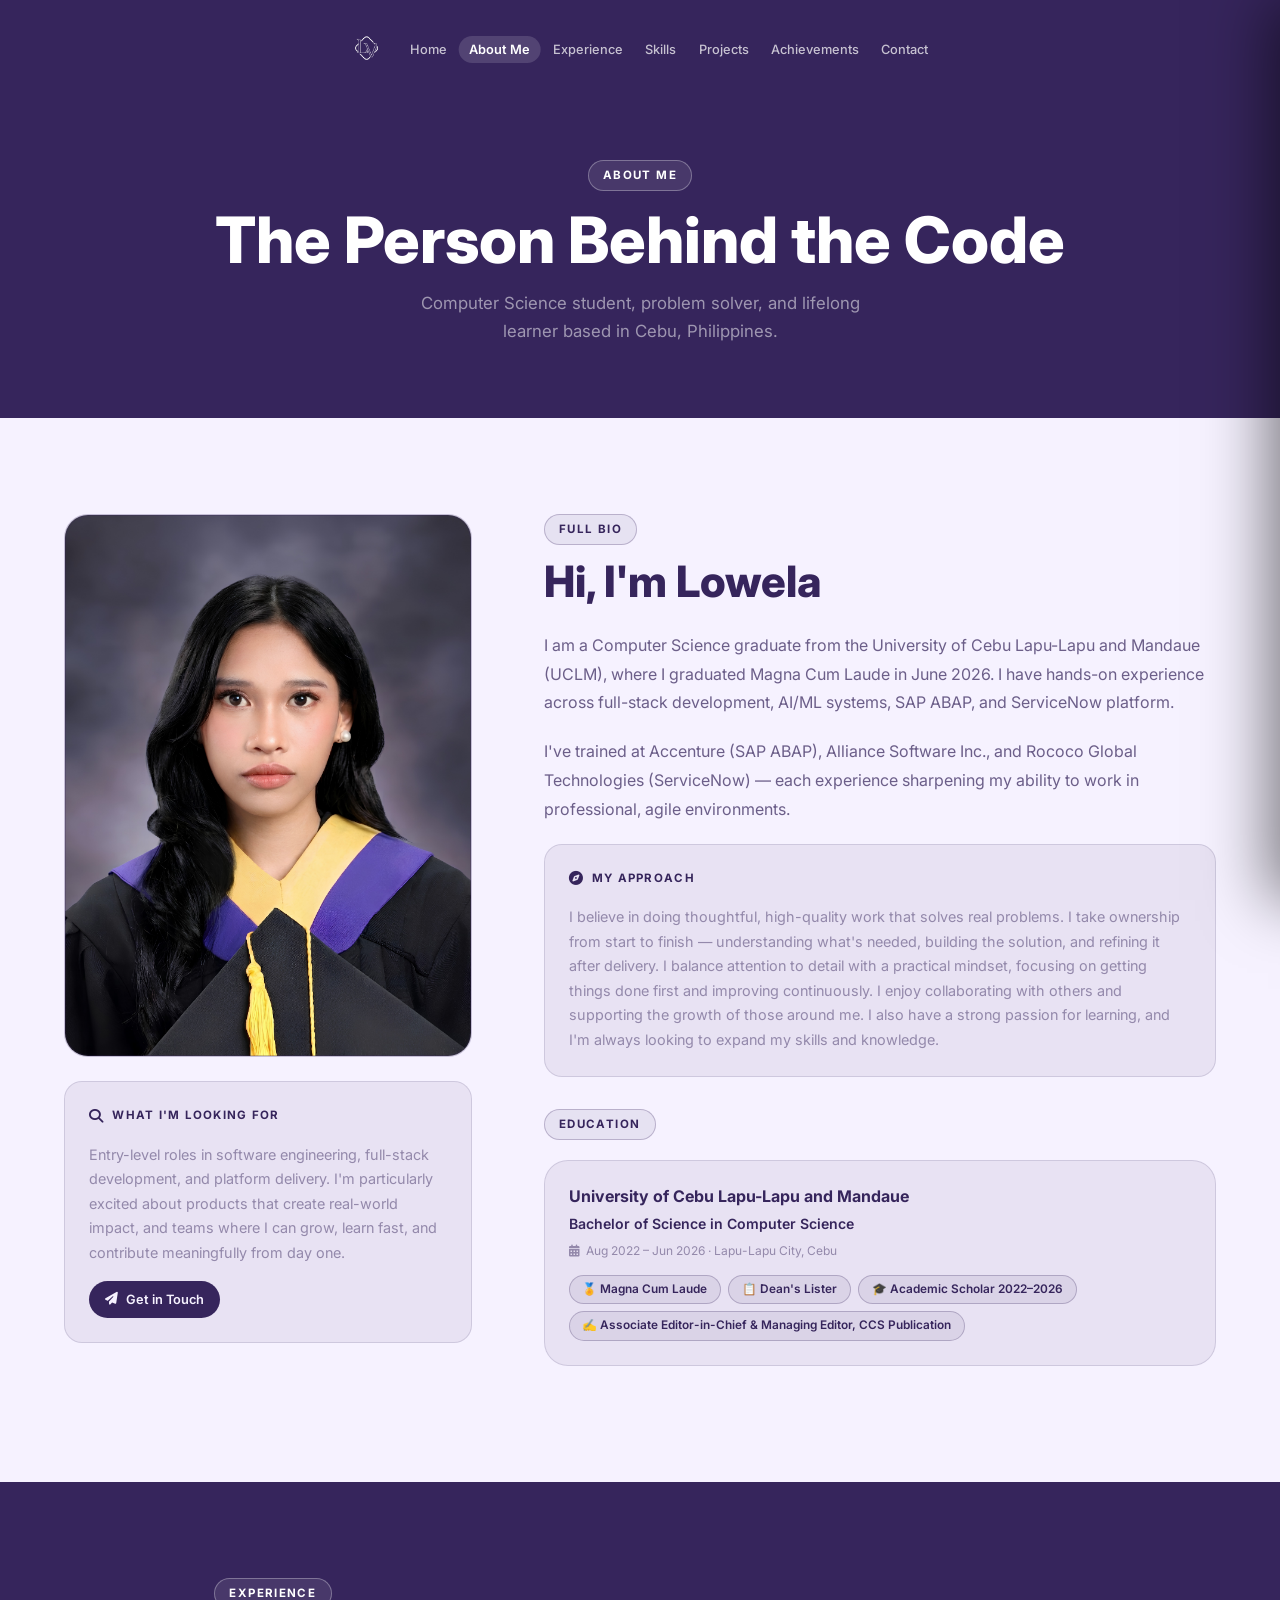
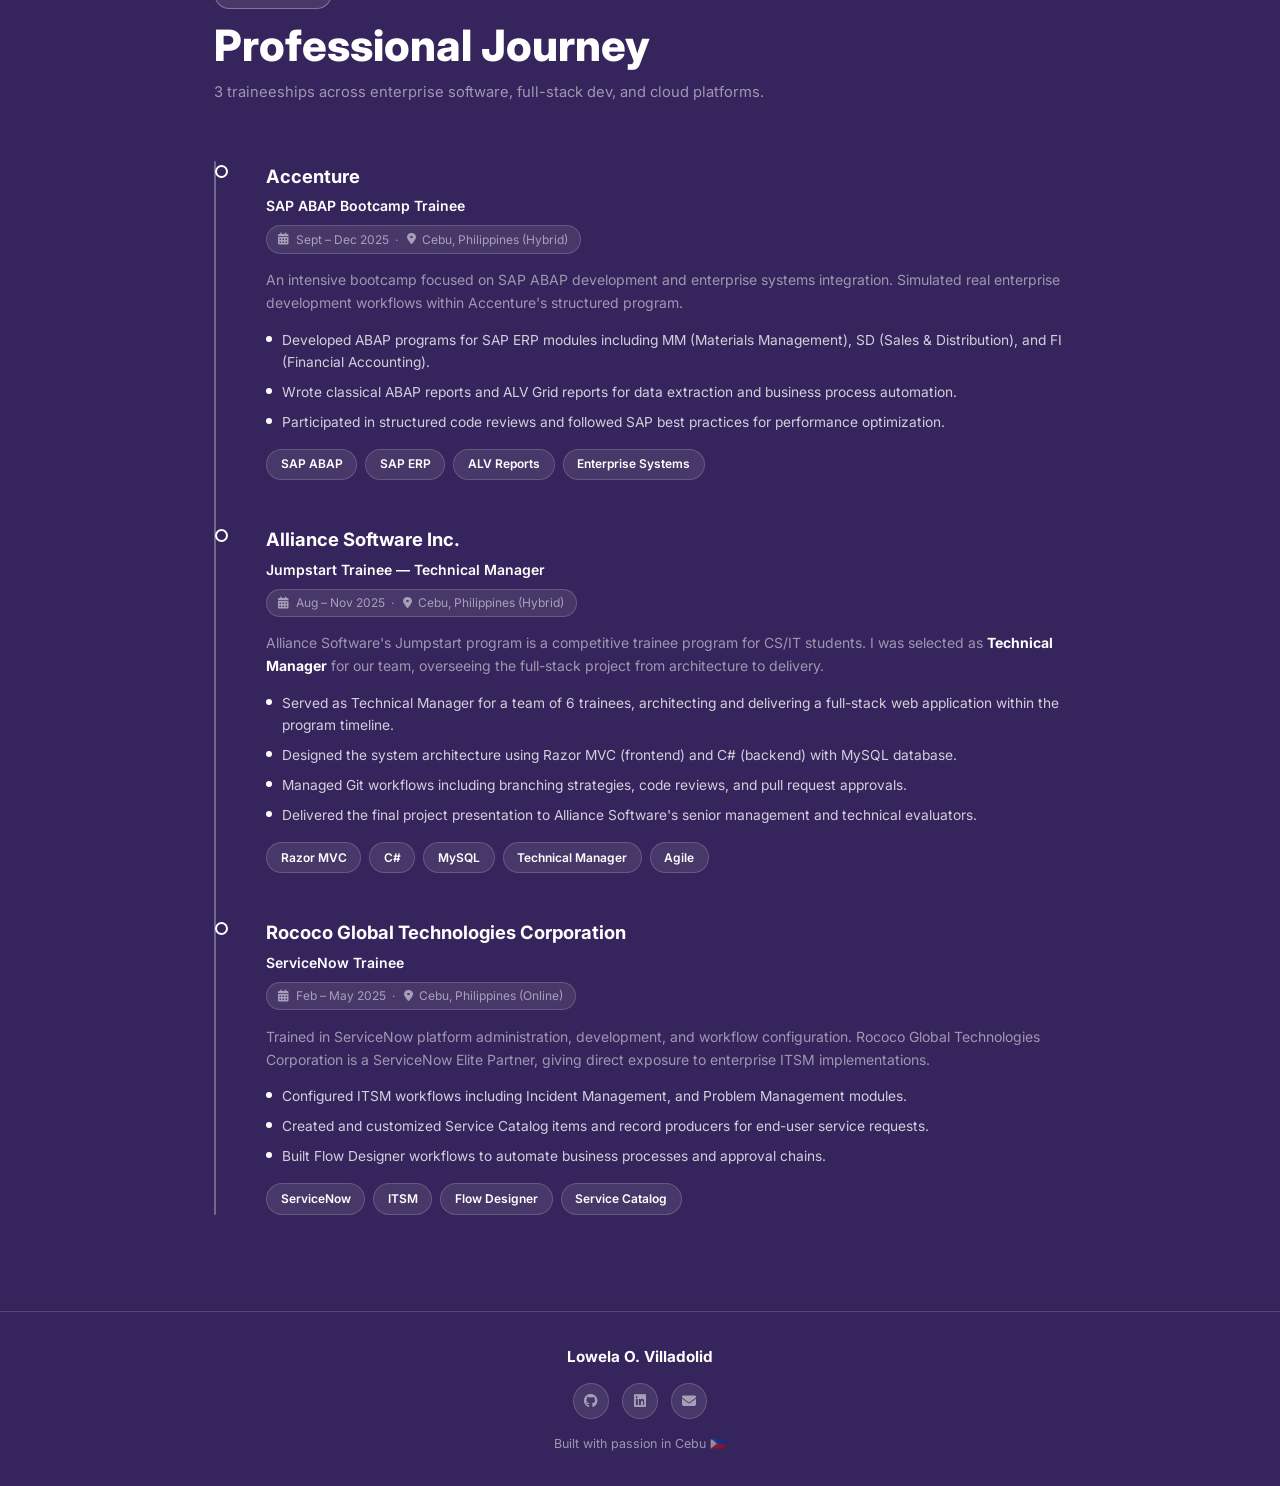
==== commit 280cb0d4: "With logo in navbar" ====
--- a/about.html
+++ b/about.html
@@ -17,7 +17,7 @@
   <!-- ═══ NAVBAR ═══ -->
   <nav id="navbar">
     <div class="nav-inner">
-      <a href="index.html" class="nav-logo">My Portfolio</a>
+      <a href="index.html" class="nav-logo"><img src="assets/images/LogoWhite.png" alt="Lowela O. Villadolid Logo" /></a>
       <ul class="nav-links">
         <li><a href="index.html">Home</a></li>
         <li><a href="about.html">About Me</a></li>
@@ -38,7 +38,7 @@
   <!-- Mobile menu drawer -->
   <div class="nav-mobile-menu" id="navMobileMenu" role="dialog" aria-modal="true" aria-label="Navigation menu">
     <div class="nav-mobile-header">
-      <span class="nav-mobile-brand">My Portfolio</span>
+      <span class="nav-mobile-brand"><img src="assets/images/LogoLowela.png" alt="Lowela O. Villadolid Logo" /></span>
       <button class="nav-mobile-close" id="navMobileClose" aria-label="Close menu">✕</button>
     </div>
     <nav class="nav-mobile-links">
--- a/css/main.css
+++ b/css/main.css
@@ -129,17 +129,23 @@
 
 /* ─── Navbar ─── */
 #navbar {
-  position:fixed; top:1rem; left:50%; transform:translateX(-50%);
-  z-index:1000; width:calc(100% - 4rem); max-width:720px;
-  border-radius:var(--r-full); padding:0 1rem; height:52px;
+  position:fixed; top:0.5rem; left:0;
+  z-index:1000; width:100%; max-width:none;
+  border-radius:0; padding:0 1.25rem; height:52px;
   display:flex; align-items:center;
   background:transparent; border:1px solid transparent;
   transition:background 0.4s var(--ease), border-color 0.4s var(--ease),
              backdrop-filter 0.4s var(--ease), box-shadow 0.4s var(--ease),
-             opacity 0.25s var(--ease), visibility 0.25s var(--ease);
+             opacity 0.25s var(--ease), visibility 0.25s var(--ease),
+             top 0.4s var(--ease), left 0.4s var(--ease), width 0.4s var(--ease),
+             max-width 0.4s var(--ease), border-radius 0.4s var(--ease),
+             padding 0.4s var(--ease);
 }
 #navbar.nav-hidden { opacity:0; visibility:hidden; pointer-events:none; }
 #navbar.scrolled {
+  top:1rem; left:50%; transform:translateX(-50%);
+  width:calc(100% - 4rem); max-width:720px;
+  border-radius:var(--r-full); padding:0 1rem;
   background:rgba(54,37,92,0.92); backdrop-filter:blur(20px);
   -webkit-backdrop-filter:blur(20px);
   border-color:rgba(255,255,255,0.18);
@@ -150,7 +156,9 @@
 .nav-logo {
   font-family:var(--font-h); font-weight:800; font-size:1rem;
   color:#ffffff; letter-spacing:0.05em; flex-shrink:0;
-}
+  display:flex; align-items:center;
+}
+.nav-logo img { height:30px; width:auto; display:block; }
 .nav-links { display:none; }
 .nav-links a {
   font-size:0.845rem; font-weight:500; color:rgba(255,255,255,0.72);
@@ -210,7 +218,9 @@
 .nav-mobile-brand {
   font-family:var(--font-h); font-weight:800; font-size:1.1rem;
   color:#ffffff; letter-spacing:0.06em;
-}
+  display:flex; align-items:center;
+}
+.nav-mobile-brand img { height:32px; width:auto; display:block; }
 .nav-mobile-close {
   position:static;
   width:38px; height:38px; border-radius:var(--r);
@@ -335,12 +345,12 @@
 }
 .hero-content { position:relative; z-index:1; width:100%; }
 .hero-photo-wrap {
-  flex-shrink:0; width:150px;
+  flex-shrink:0; width:230px;
   position:relative; z-index:1;
 }
 .hero-photo {
   width:100%; aspect-ratio:1/1; object-fit:cover; object-position:top center;
-  border-radius:50%; border:3px solid rgba(255,255,255,0.25);
+  border-radius:var(--r-xl); border:3px solid rgba(255,255,255,0.25);
   box-shadow:0 8px 40px rgba(0,0,0,0.4); display:block;
 }
 .hero-badge {
@@ -362,7 +372,6 @@
   font-size:clamp(2.4rem,9vw,5.2rem);
   font-weight:800; letter-spacing:-0.02em; line-height:1.05;
   margin-bottom:0.75rem; color:var(--text);
-  text-align:center;
 }
 .hero-role-wrap {
   font-size:clamp(1rem,3.5vw,1.55rem);
@@ -809,13 +818,12 @@
   .section-header { margin-bottom:2.75rem; }
 
   /* Navbar */
-  #navbar { top:1.15rem; width:calc(100% - 3rem); padding:0 1.25rem; }
+  #navbar { top:1.15rem; left:50%; transform:translateX(-50%); width:calc(100% - 3rem); max-width:720px; border-radius:var(--r-full); padding:0 1.25rem; }
 
   /* Hero */
   .hero         { padding:6.5rem 0 4rem; }
   .hero-inner   { flex-direction:row; align-items:center; gap:2.5rem; }
   .hero-content { flex:0 1 auto; max-width:560px; min-width:0; }
-  .hero-name    { text-align:left; }
   .hero-photo-wrap { width:220px; }
   .hero-photo   { aspect-ratio:4/5; border-radius:var(--r-xl); }
   .hero-desc    { font-size:0.95rem; }
@@ -858,11 +866,12 @@
   .section-header { margin-bottom:3.5rem; }
 
   /* Navbar — show full links */
-  .nav-inner    { gap:1.1rem; }
+  .nav-inner    { width:auto; gap:1.1rem; }
   .nav-links    { display:flex; align-items:center; gap:0.1rem; margin:0; }
   .nav-links a  { font-size:0.8rem; padding:0.38rem 0.65rem; }
   .nav-hamburger { display:none; }
-  #navbar       { height:56px; top:1.25rem; width:auto; max-width:1040px; padding:0 4rem; }
+  #navbar       { height:56px; top:1.25rem; left:50%; transform:translateX(-50%); width:auto; max-width:1040px; border-radius:var(--r-full); padding-left:1.5rem; padding-right:0.85rem; }
+  #navbar.scrolled { top:1.25rem; width:auto; max-width:1040px; padding-left:1.5rem; padding-right:0.85rem; }
 
   /* Hero */
   .hero         { min-height:100vh; padding:7rem 0 5rem; }
@@ -984,7 +993,6 @@
 .exp-card-company {
   font-family:var(--font-h); font-size:1rem; font-weight:700;
   color:var(--text); margin-bottom:0.18rem; line-height:1.3;
-  text-align:center;
 }
 .exp-card-role {
   font-size:0.82rem; font-weight:600; color:var(--accent);
@@ -1004,7 +1012,6 @@
 /* Desktop 900px+: 3-col grid, covers scale with card */
 @media (min-width:900px) {
   .exp-cards { display:grid; grid-template-columns:repeat(3,1fr); gap:1.5rem; }
-  .exp-card-company { text-align:left; }
 }
 /* ─── Achievement Cards (grid layout) ─── */
 .ach-category { margin-bottom: 3rem; }
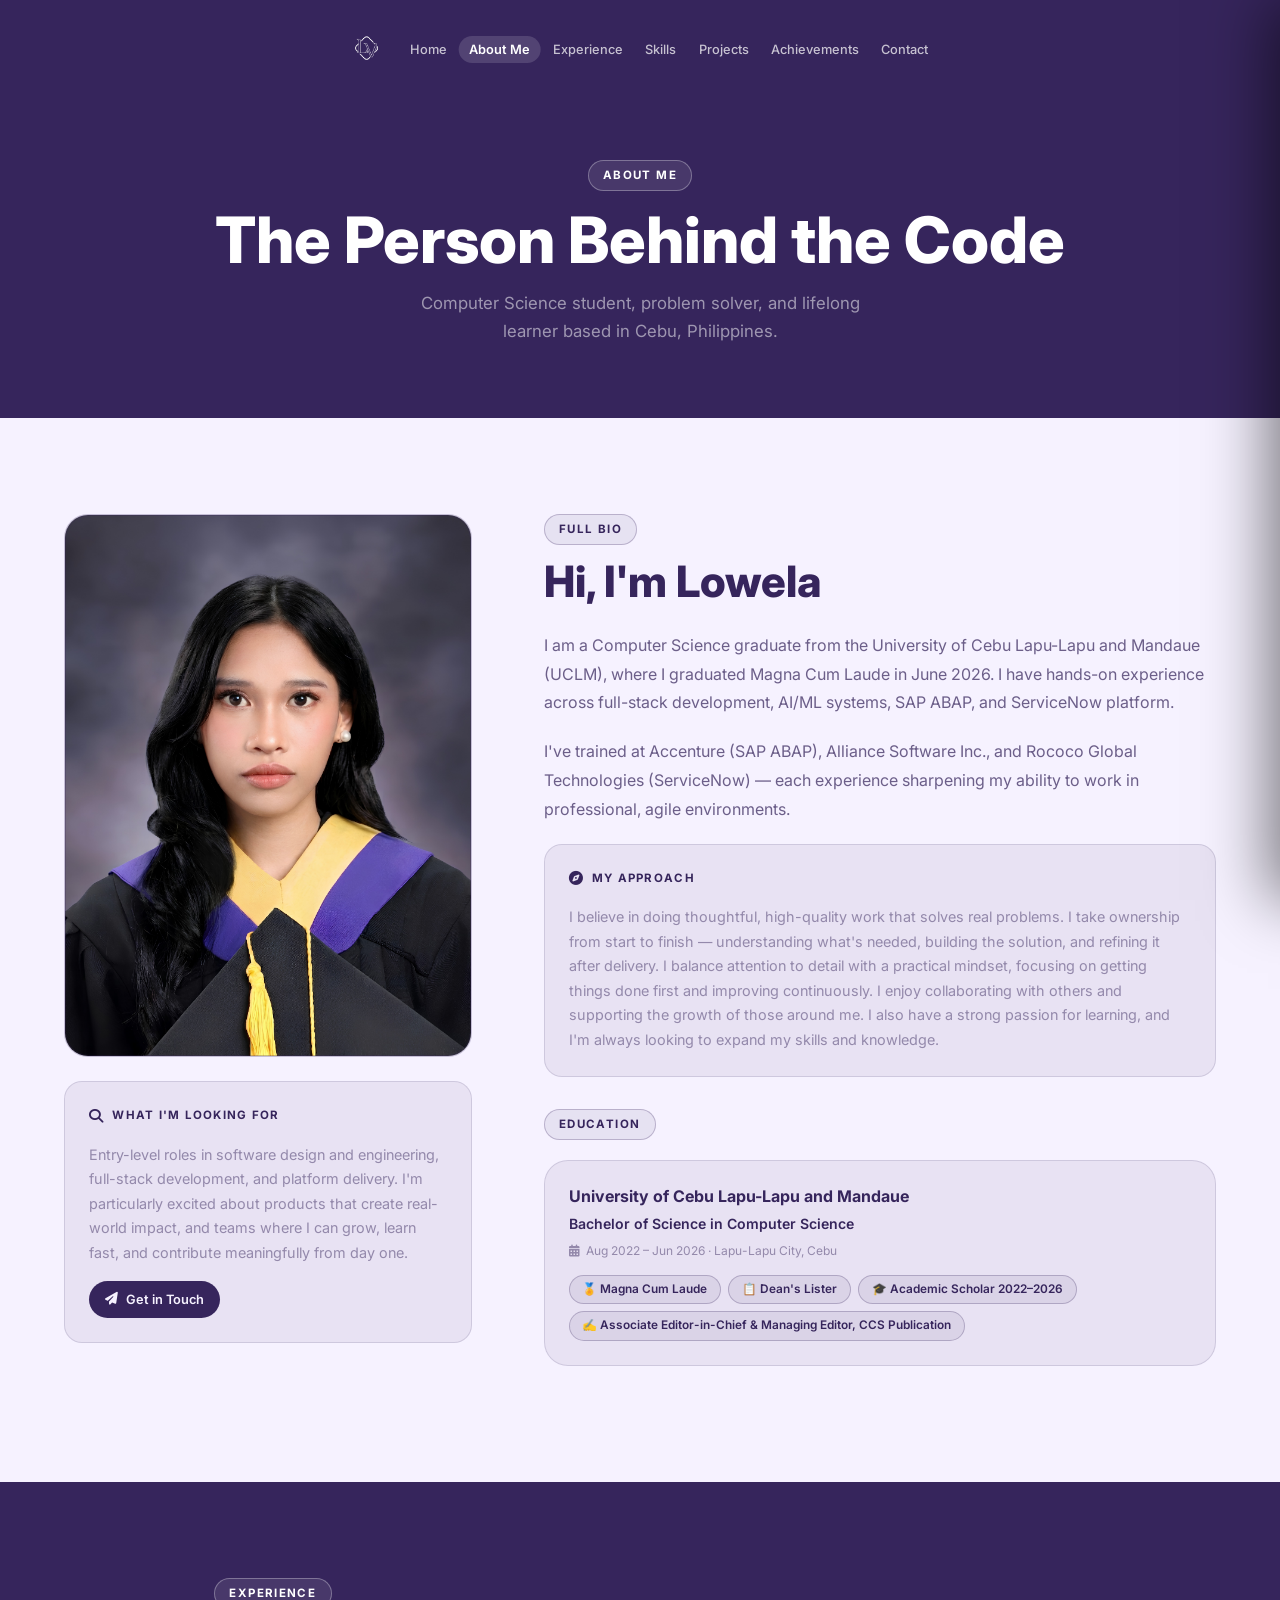
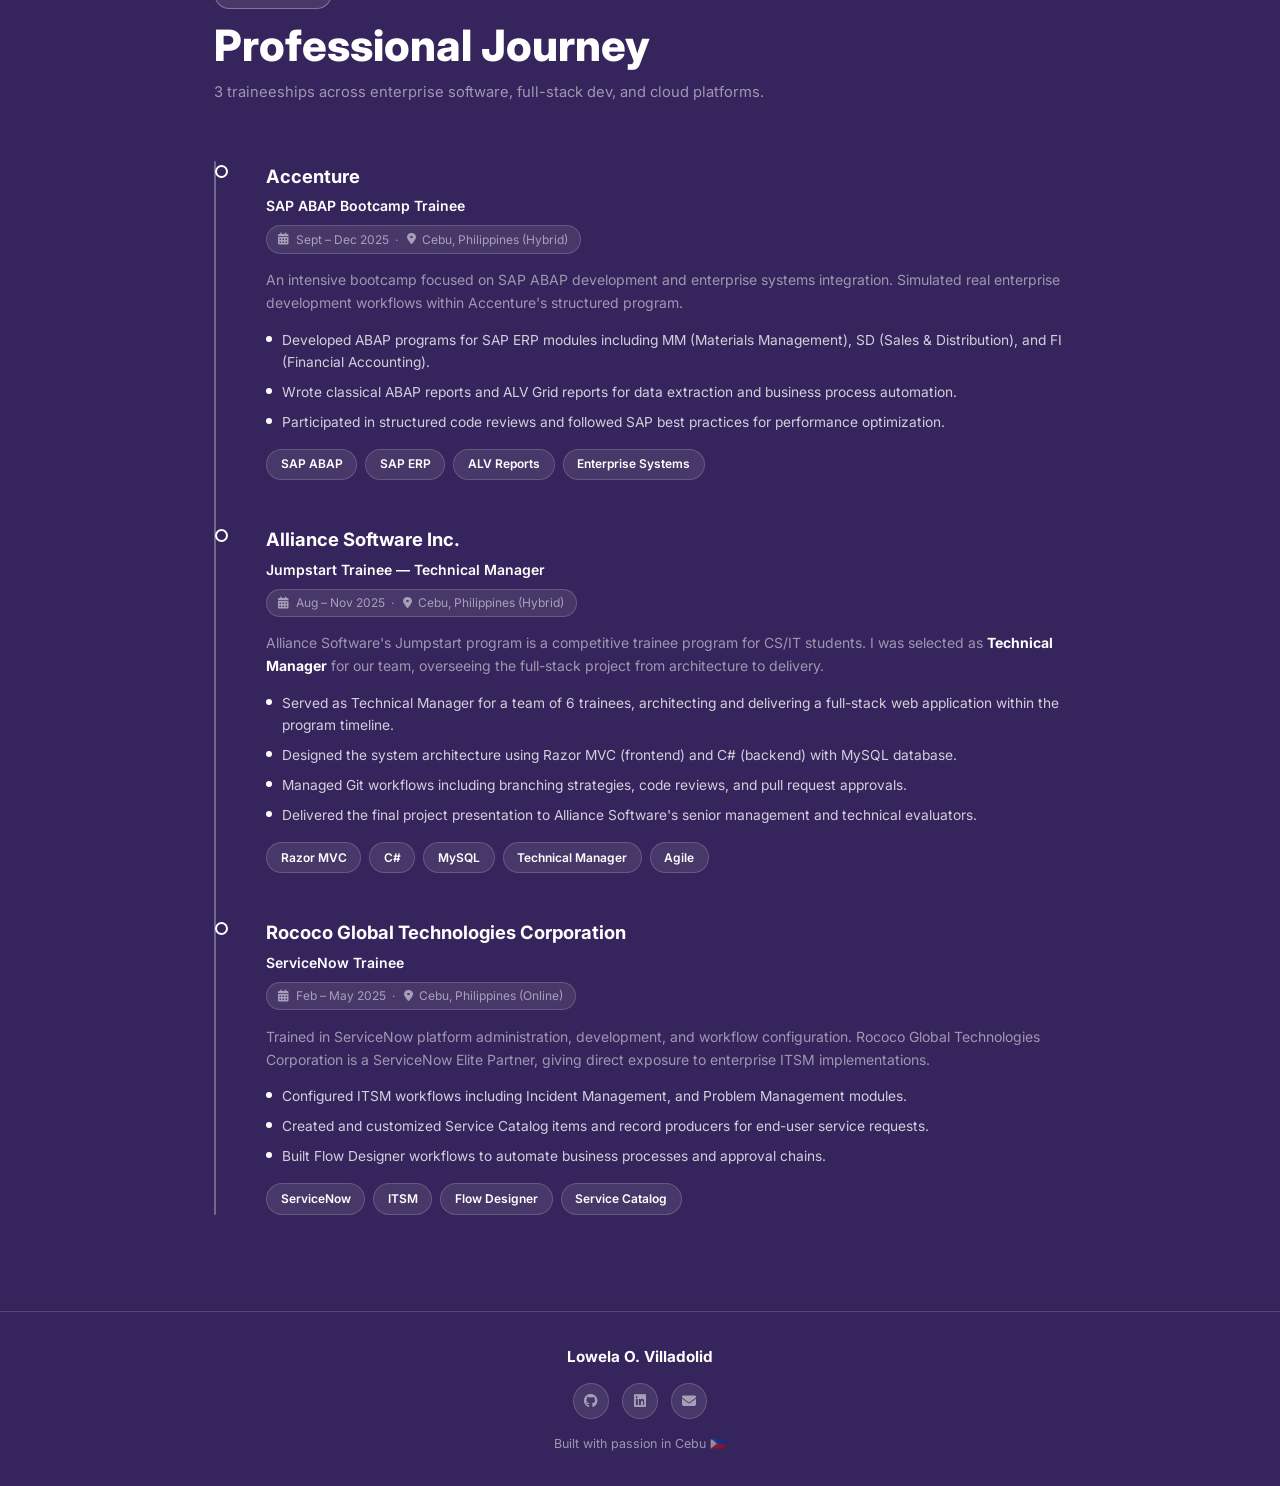
==== commit bc6b134d: "Changes in achievements" ====
--- a/about.html
+++ b/about.html
@@ -38,7 +38,7 @@
   <!-- Mobile menu drawer -->
   <div class="nav-mobile-menu" id="navMobileMenu" role="dialog" aria-modal="true" aria-label="Navigation menu">
     <div class="nav-mobile-header">
-      <span class="nav-mobile-brand"><img src="assets/images/LogoLowela.png" alt="Lowela O. Villadolid Logo" /></span>
+      <span class="nav-mobile-brand"><img src="assets/images/LogoWhite.png" alt="Lowela O. Villadolid Logo" /></span>
       <button class="nav-mobile-close" id="navMobileClose" aria-label="Close menu">✕</button>
     </div>
     <nav class="nav-mobile-links">
@@ -83,7 +83,7 @@
             <div class="card reveal about-looking-for" style="margin-top:1.5rem;">
               <div class="skill-category-title"><i class="fas fa-search"></i> What I'm Looking For</div>
               <p style="color:var(--muted); font-size:0.9rem; line-height:1.7; margin-bottom:1rem;">
-                Entry-level roles in software engineering, full-stack development, and platform delivery. I'm particularly excited about products that create real-world impact, and teams where I can grow, learn fast, and contribute meaningfully from day one.
+                Entry-level roles in software design and engineering, full-stack development, and platform delivery. I'm particularly excited about products that create real-world impact, and teams where I can grow, learn fast, and contribute meaningfully from day one.
               </p>
               <a href="contact.html" class="btn btn-primary btn-sm">
                 <i class="fas fa-paper-plane"></i> Get in Touch
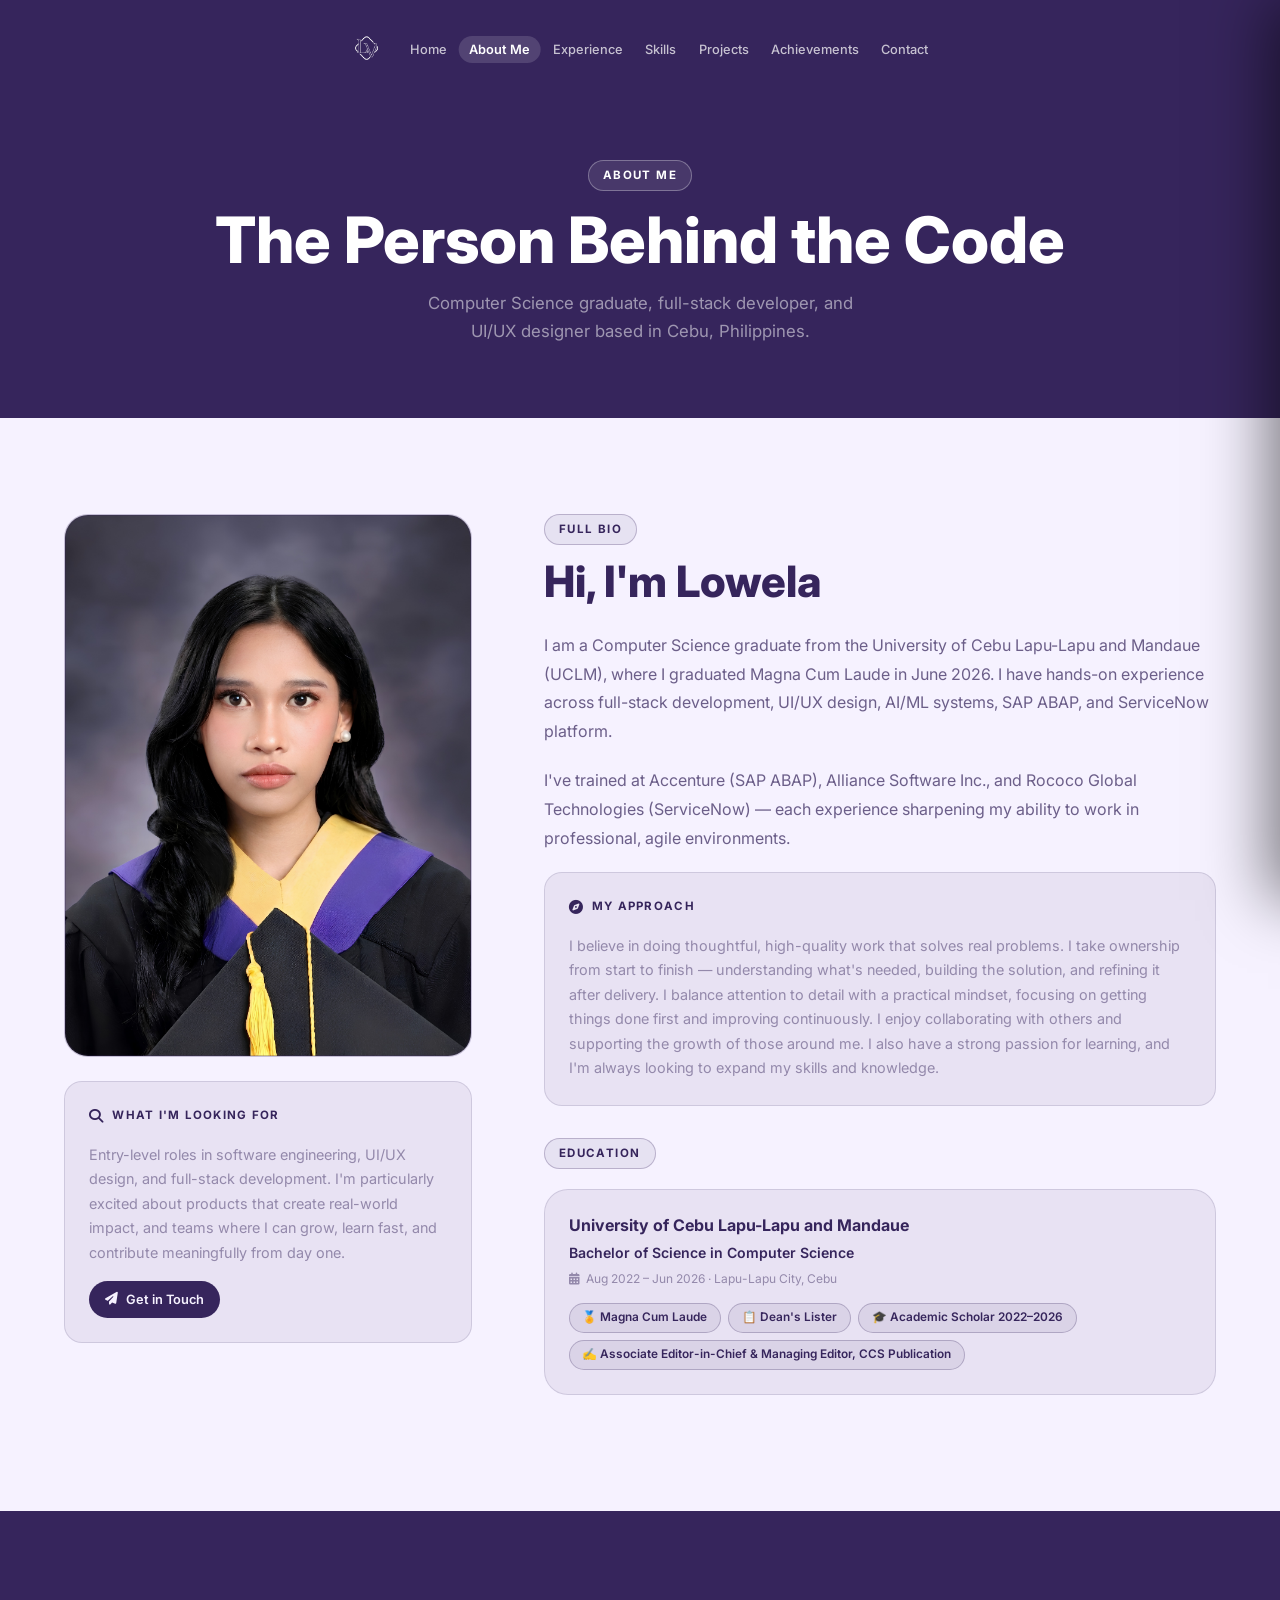
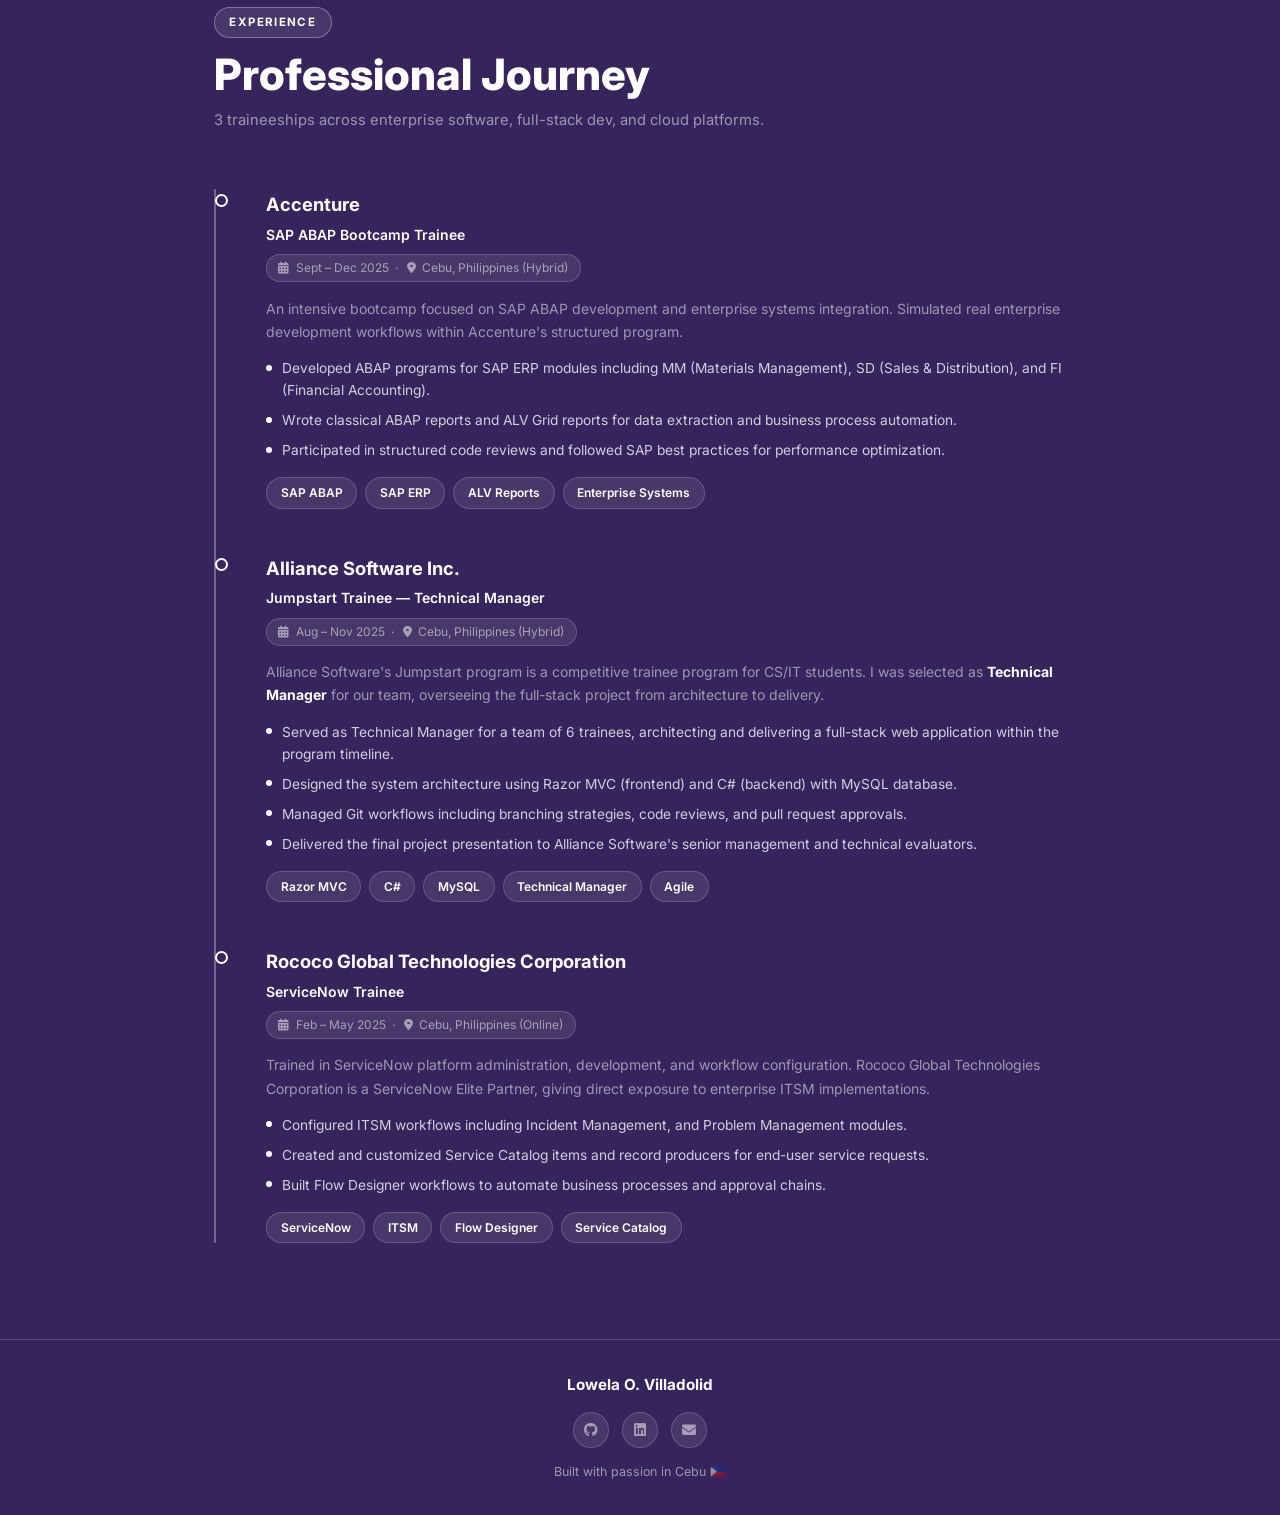
==== commit 0fd3a9bf: "Updated about me details" ====
--- a/about.html
+++ b/about.html
@@ -65,7 +65,7 @@
     <div class="container">
       <div class="section-tag reveal">About Me</div>
       <h1 class="page-hero-title reveal">The Person Behind the Code</h1>
-      <p class="page-hero-sub reveal">Computer Science student, problem solver, and lifelong learner based in Cebu, Philippines.</p>
+      <p class="page-hero-sub reveal">Computer Science graduate, full-stack developer, and UI/UX designer based in Cebu, Philippines.</p>
     </div>
   </div>
 
@@ -83,7 +83,7 @@
             <div class="card reveal about-looking-for" style="margin-top:1.5rem;">
               <div class="skill-category-title"><i class="fas fa-search"></i> What I'm Looking For</div>
               <p style="color:var(--muted); font-size:0.9rem; line-height:1.7; margin-bottom:1rem;">
-                Entry-level roles in software design and engineering, full-stack development, and platform delivery. I'm particularly excited about products that create real-world impact, and teams where I can grow, learn fast, and contribute meaningfully from day one.
+                Entry-level roles in software engineering, UI/UX design, and full-stack development. I'm particularly excited about products that create real-world impact, and teams where I can grow, learn fast, and contribute meaningfully from day one.
               </p>
               <a href="contact.html" class="btn btn-primary btn-sm">
                 <i class="fas fa-paper-plane"></i> Get in Touch
@@ -97,7 +97,7 @@
               <div class="section-tag">Full Bio</div>
               <h2 class="section-title" style="margin-bottom:1.5rem;">Hi, I'm Lowela</h2>
               <p style="color:var(--text-sec); line-height:1.8; font-size:1rem; margin-bottom:1.25rem;">
-                I am a Computer Science graduate from the University of Cebu Lapu-Lapu and Mandaue (UCLM), where I graduated Magna Cum Laude in June 2026. I have hands-on experience across full-stack development, AI/ML systems, SAP ABAP, and ServiceNow platform.
+                I am a Computer Science graduate from the University of Cebu Lapu-Lapu and Mandaue (UCLM), where I graduated Magna Cum Laude in June 2026. I have hands-on experience across full-stack development, UI/UX design, AI/ML systems, SAP ABAP, and ServiceNow platform.
               </p>
               <p style="color:var(--text-sec); line-height:1.8; font-size:1rem; margin-bottom:1.25rem;">
                 I've trained at Accenture (SAP ABAP), Alliance Software Inc., and Rococo Global Technologies (ServiceNow) — each experience sharpening my ability to work in professional, agile environments.
--- a/css/main.css
+++ b/css/main.css
@@ -437,6 +437,27 @@
 }
 .skill-tag:hover { border-color:var(--border-h); color:var(--text); }
 
+/* ─── Tech Tiles (real logos, replaces plain text pills) ─── */
+.tech-grid {
+  display:grid; grid-template-columns:repeat(auto-fill, minmax(84px,1fr));
+  gap:0.65rem;
+}
+.tech-tile {
+  background:var(--surface); border:1px solid var(--border);
+  border-radius:var(--r-lg); padding:0.85rem 0.5rem;
+  display:flex; flex-direction:column; align-items:center; justify-content:center; gap:0.5rem;
+  text-align:center; transition:border-color 0.25s, transform 0.25s, box-shadow 0.25s;
+}
+.tech-tile:hover { border-color:var(--border-h); transform:translateY(-3px); box-shadow:var(--sh-acc); }
+.tech-tile img {
+  width:28px; height:28px; object-fit:contain;
+}
+.tech-tile span {
+  font-size:0.7rem; font-weight:600; color:var(--text-sec); line-height:1.25;
+}
+/* If a logo fails to load, hide the broken icon and just show the label */
+.tech-tile img.icon-missing { display:none; }
+
 /* Skill bars (kept for any legacy use) */
 .skill-bar-item { margin-bottom:1.1rem; }
 .skill-bar-header { display:flex; justify-content:space-between; margin-bottom:0.4rem; }
@@ -449,7 +470,7 @@
 }
 
 /* ─── Project Cards ─── */
-.projects-grid { display:grid; grid-template-columns:1fr; gap:1.25rem; }
+.projects-grid { display:grid; grid-template-columns:1fr; gap:1.25rem; align-items:stretch; }
 .project-card {
   background:var(--surface); border:1px solid var(--border);
   border-radius:var(--r-xl); overflow:hidden;
@@ -472,14 +493,32 @@
 .project-date     { font-size:0.72rem; color:var(--muted); margin-bottom:0.35rem; }
 .project-title    { font-family:var(--font-h); font-size:1.15rem; font-weight:700; color:var(--text); margin-bottom:0.25rem; }
 .project-subtitle { font-size:0.82rem; font-weight:600; color:var(--accent); margin-bottom:0.65rem; }
-.project-desc     { font-size:0.86rem; color:var(--muted); line-height:1.65; margin-bottom:1rem; flex:1; }
+.project-desc {
+  font-size:0.86rem; color:var(--muted); line-height:1.65; margin-bottom:0.4rem;
+  display:-webkit-box; -webkit-box-orient:vertical; -webkit-line-clamp:4; overflow:hidden;
+}
+.project-desc.expanded { display:block; -webkit-line-clamp:unset; overflow:visible; }
+.project-see-more {
+  background:none; border:none; padding:0; margin:0 0 1rem;
+  display:inline-flex; align-items:center; gap:0.3rem;
+  font-family:var(--font-b); font-size:0.79rem; font-weight:700; color:var(--accent);
+  cursor:pointer;
+}
+.project-see-more i { font-size:0.68rem; transition:transform 0.25s var(--ease); }
+.project-see-more.open i { transform:rotate(180deg); }
+.project-see-more:hover { text-decoration:underline; }
 .project-tags     { display:flex; flex-wrap:wrap; gap:0.35rem; margin-bottom:1rem; }
 .project-tag {
+  display:inline-flex; align-items:center; gap:0.35rem;
   background:var(--accent-glow); border:1px solid var(--border);
-  border-radius:var(--r-full); padding:0.18rem 0.6rem;
+  border-radius:var(--r-full); padding:0.18rem 0.65rem 0.18rem 0.5rem;
   font-size:0.71rem; font-weight:600; color:var(--accent);
 }
-.project-links { display:flex; flex-wrap:wrap; gap:0.5rem; }
+.project-tag img { width:13px; height:13px; object-fit:contain; flex-shrink:0; }
+.project-tag img.icon-missing { display:none; }
+.project-tag img.icon-missing ~ span,
+.project-tag:has(img.icon-missing) { padding-left:0.65rem; }
+.project-links { display:flex; flex-wrap:wrap; gap:0.5rem; margin-top:auto; padding-top:0.6rem; border-top:1px dashed var(--border); }
 .project-link {
   display:inline-flex; align-items:center; gap:0.4rem;
   font-size:0.79rem; font-weight:600; color:var(--text-sec);
@@ -487,6 +526,156 @@
   padding:0.35rem 0.85rem; transition:color 0.2s, border-color 0.2s;
 }
 .project-link:hover { color:var(--text); border-color:var(--border-h); }
+
+/* ─── Project Card → Expand button opens storyboard modal (image itself is inert) ─── */
+.project-thumb { cursor:default; }
+.project-thumb img { pointer-events:none; }
+.project-thumb-count { pointer-events:none; }
+
+/* Expand icon button — same design language as the achievements cards */
+.project-expand-btn {
+  position:absolute; top:0.6rem; right:0.6rem; z-index:2;
+  width:2.1rem; height:2.1rem; border-radius:50%;
+  background:rgba(10,6,20,0.55); border:1px solid rgba(255,255,255,0.25);
+  color:#fff; font-size:0.85rem; cursor:pointer;
+  display:flex; align-items:center; justify-content:center;
+  opacity:0; transform:translateY(-4px);
+  transition:opacity 0.25s, transform 0.25s, background 0.25s;
+  backdrop-filter:blur(4px); -webkit-backdrop-filter:blur(4px);
+}
+.project-card:hover .project-expand-btn,
+.project-expand-btn:focus-visible {
+  opacity:1; transform:translateY(0);
+}
+.project-expand-btn:hover,
+.project-expand-btn:focus-visible {
+  background:var(--accent); border-color:var(--accent);
+}
+/* Always show on touch devices where hover isn't available */
+@media (hover:none) {
+  .project-expand-btn { opacity:1; transform:none; }
+}
+
+.project-thumb-count {
+  position:absolute; top:0.65rem; left:0.65rem; z-index:2;
+  background:rgba(0,0,0,0.55); backdrop-filter:blur(6px); color:#fff;
+  border-radius:var(--r-full); padding:0.2rem 0.6rem;
+  font-size:0.68rem; font-weight:700; letter-spacing:0.02em;
+  display:inline-flex; align-items:center; gap:0.3rem;
+  opacity:0; transform:translateY(-4px);
+  transition:opacity 0.25s, transform 0.25s;
+}
+.project-card:hover .project-thumb-count,
+.project-thumb-count:focus-visible {
+  opacity:1; transform:translateY(0);
+}
+@media (hover:none) {
+  .project-thumb-count { opacity:1; transform:none; }
+}
+
+
+/* ─── Storyboard Modal ─── */
+.pm-overlay {
+  position:fixed; inset:0; z-index:1000;
+  background:rgba(20,12,38,0.72); backdrop-filter:blur(6px);
+  display:flex; align-items:center; justify-content:center;
+  padding:1.25rem; opacity:0; visibility:hidden;
+  transition:opacity 0.3s var(--ease), visibility 0s linear 0.3s;
+}
+.pm-overlay.open { opacity:1; visibility:visible; transition:opacity 0.3s var(--ease); }
+
+.pm-modal {
+  --bg:#f6f2ff; --text:#36255C; --text-sec:rgba(54,37,92,0.72); --muted:rgba(54,37,92,0.48);
+  --accent:#36255C; --accent-rgb:54,37,92; --accent-glow:rgba(54,37,92,0.08);
+  --border:rgba(54,37,92,0.14); --border-h:rgba(54,37,92,0.26);
+  background:var(--bg); color:var(--text);
+  width:100%; max-width:920px; max-height:90vh;
+  border-radius:var(--r-xl); overflow:hidden;
+  display:flex; flex-direction:column;
+  box-shadow:var(--sh-lg);
+  transform:scale(0.94) translateY(14px); opacity:0;
+  transition:transform 0.35s var(--easeb), opacity 0.3s var(--ease);
+}
+.pm-overlay.open .pm-modal { transform:scale(1) translateY(0); opacity:1; }
+
+.pm-header {
+  display:flex; align-items:flex-start; justify-content:space-between;
+  gap:1rem; padding:1.1rem 1.25rem; border-bottom:1px solid var(--border);
+}
+.pm-title    { font-family:var(--font-h); font-weight:800; font-size:1.15rem; color:var(--text); }
+.pm-subtitle { font-size:0.82rem; font-weight:600; color:var(--accent); margin-top:0.2rem; }
+.pm-close {
+  flex-shrink:0; width:36px; height:36px; border-radius:50%;
+  background:var(--accent-glow); border:1px solid var(--border);
+  color:var(--text); font-size:1rem; display:flex; align-items:center; justify-content:center;
+  transition:background 0.2s, border-color 0.2s, transform 0.2s;
+}
+.pm-close:hover { border-color:var(--border-h); transform:rotate(90deg); }
+
+.pm-stage {
+  position:relative; background:#1c1330;
+  aspect-ratio:16/10; width:100%;
+  display:flex; align-items:center; justify-content:center;
+  overflow:hidden;
+}
+.pm-stage img {
+  width:100%; height:100%; object-fit:contain;
+  animation:pm-fade 0.3s var(--ease);
+}
+@keyframes pm-fade { from{opacity:0; transform:scale(0.985);} to{opacity:1; transform:scale(1);} }
+
+.pm-nav {
+  position:absolute; top:50%; translate:0 -50%;
+  width:40px; height:40px; border-radius:50%;
+  background:rgba(20,12,38,0.65); backdrop-filter:blur(6px);
+  border:1px solid rgba(255,255,255,0.4); color:#fff;
+  box-shadow:0 2px 10px rgba(0,0,0,0.35);
+  display:flex; align-items:center; justify-content:center; font-size:0.95rem;
+  opacity:0.38; transition:background 0.2s, transform 0.2s, opacity 0.2s var(--ease);
+}
+.pm-nav:hover,
+.pm-nav:focus-visible { opacity:1; background:rgba(20,12,38,0.85); }
+.pm-nav-prev { left:0.85rem; }
+.pm-nav-next { right:0.85rem; }
+.pm-nav:disabled { opacity:0 !important; pointer-events:none; }
+
+/* Touch devices have no hover — keep nav a bit more visible so it's discoverable */
+@media (hover:none) {
+  .pm-nav { opacity:0.7; }
+}
+
+.pm-counter {
+  position:absolute; bottom:0.75rem; left:50%; translate:-50% 0;
+  background:rgba(0,0,0,0.5); backdrop-filter:blur(6px); color:#fff;
+  border-radius:var(--r-full); padding:0.25rem 0.75rem;
+  font-size:0.72rem; font-weight:700; letter-spacing:0.02em;
+}
+
+.pm-caption {
+  padding:0.85rem 1.25rem 0.50rem; font-family:var(--font-h);
+  font-size:1rem; font-weight:700; color:var(--text);
+  line-height:1.5; text-align:center;
+}
+
+.pm-filmstrip {
+  display:flex; gap:0.5rem; padding:1rem 1.25rem 1.25rem;
+  overflow-x:auto; scrollbar-width:thin;
+}
+.pm-thumb {
+  flex-shrink:0; width:74px; height:52px; border-radius:var(--r-sm);
+  overflow:hidden; border:2px solid transparent; opacity:0.55;
+  transition:opacity 0.2s, border-color 0.2s;
+  background:var(--surface-2);
+}
+.pm-thumb img { width:100%; height:100%; object-fit:cover; }
+.pm-thumb:hover { opacity:0.85; }
+.pm-thumb.active { opacity:1; border-color:var(--accent); }
+
+@media (max-width:640px) {
+  .pm-overlay { padding:0; align-items:flex-end; }
+  .pm-modal { max-width:100%; max-height:92vh; border-radius:var(--r-xl) var(--r-xl) 0 0; }
+  .pm-stage { aspect-ratio:4/3; }
+}
 
 /* ─── Timeline ─── */
 .timeline { position:relative; padding-left:1.75rem; }
@@ -754,34 +943,6 @@
 /* ─── Custom Cursor ─── */
 .cursor-dot, .cursor-ring { display:none; }
 
-/* ─── Tour Overlay ─── */
-#tour-overlay { position:fixed; inset:0; z-index:9000; pointer-events:none; display:none; }
-#tour-highlight {
-  position:fixed; border-radius:12px; pointer-events:none; z-index:9001;
-  box-shadow:0 0 0 9999px rgba(0,0,0,0.68), 0 0 0 3px var(--accent), 0 0 22px 4px rgba(var(--accent-rgb),0.5);
-  transition:left 0.42s var(--ease), top 0.42s var(--ease), width 0.42s var(--ease), height 0.42s var(--ease);
-}
-#tour-tooltip {
-  position:fixed; background:var(--surface); border:1.5px solid var(--border-h);
-  border-radius:var(--r-xl); padding:1.5rem 1.5rem 1.25rem;
-  width:min(292px, calc(100vw - 2rem));
-  box-shadow:var(--sh-lg); pointer-events:all; z-index:9002;
-  transition:left 0.42s var(--ease), top 0.42s var(--ease);
-}
-.tour-progress { display:flex; gap:5px; margin-bottom:0.85rem; }
-.tour-dot { width:6px; height:6px; border-radius:50%; background:var(--border-h); transition:background 0.3s; }
-.tour-dot.active { background:var(--accent); }
-.tour-step-label { font-size:0.7rem; font-weight:700; letter-spacing:0.12em; text-transform:uppercase; color:var(--accent); margin-bottom:0.4rem; }
-.tour-title { font-family:var(--font-h); font-size:1rem; font-weight:700; color:var(--text); margin-bottom:0.4rem; }
-.tour-desc  { font-size:0.84rem; color:var(--muted); line-height:1.6; margin-bottom:1.2rem; }
-.tour-actions { display:flex; align-items:center; gap:0.5rem; }
-.tour-btn { padding:0.42rem 1rem; border-radius:var(--r-full); font-size:0.8rem; font-weight:600; cursor:pointer; border:none; font-family:var(--font-b); transition:all 0.2s; }
-.tour-btn-primary { background:#ffffff; color:#36255C; }
-.tour-btn-primary:hover { opacity:0.9; }
-.tour-btn-ghost { background:transparent; color:var(--muted); }
-.tour-btn-ghost:hover { color:var(--text); }
-.tour-btn-skip { margin-left:auto; font-size:0.77rem; }
-
 /* ─── View More ─── */
 .view-more {
   display:inline-flex; align-items:center; gap:0.4rem;
@@ -1050,6 +1211,72 @@
 }
 .ach-card-top img {
   width:100%; height:100%; object-fit:cover; display:block;
+  cursor:default; pointer-events:none;
+}
+
+/* Expand icon button on card image */
+.ach-card-top { position:relative; }
+.ach-expand-btn {
+  position:absolute; top:0.6rem; right:0.6rem; z-index:2;
+  width:2.1rem; height:2.1rem; border-radius:50%;
+  background:rgba(10,6,20,0.55); border:1px solid rgba(255,255,255,0.25);
+  color:#fff; font-size:0.85rem; cursor:pointer;
+  display:flex; align-items:center; justify-content:center;
+  opacity:0; transform:translateY(-4px);
+  transition:opacity 0.25s, transform 0.25s, background 0.25s;
+  backdrop-filter:blur(4px); -webkit-backdrop-filter:blur(4px);
+}
+.ach-card:hover .ach-expand-btn,
+.ach-expand-btn:focus-visible {
+  opacity:1; transform:translateY(0);
+}
+.ach-expand-btn:hover,
+.ach-expand-btn:focus-visible {
+  background:var(--accent); border-color:var(--accent);
+}
+/* Always show on touch devices where hover isn't available */
+@media (hover:none) {
+  .ach-expand-btn { opacity:1; transform:none; }
+}
+
+/* Image lightbox / expanded view */
+.ach-lightbox {
+  position:fixed; inset:0; z-index:2000;
+  background:rgba(8,5,16,0.92);
+  display:flex; align-items:center; justify-content:center;
+  padding:2rem;
+  opacity:0; visibility:hidden;
+  transition:opacity 0.3s ease, visibility 0.3s ease;
+}
+.ach-lightbox.open {
+  opacity:1; visibility:visible;
+}
+.ach-lightbox-img {
+  max-width:min(92vw, 1000px); max-height:88vh;
+  border-radius:var(--r-lg, 12px);
+  box-shadow:0 20px 60px rgba(0,0,0,0.55);
+  transform:scale(0.94);
+  transition:transform 0.3s ease;
+  display:block;
+}
+.ach-lightbox.open .ach-lightbox-img {
+  transform:scale(1);
+}
+.ach-lightbox-close {
+  position:absolute; top:1.25rem; right:1.25rem;
+  width:2.75rem; height:2.75rem; border-radius:50%;
+  background:rgba(255,255,255,0.1); border:1px solid rgba(255,255,255,0.22);
+  color:#fff; font-size:1.05rem; cursor:pointer;
+  display:flex; align-items:center; justify-content:center;
+  transition:background 0.2s;
+}
+.ach-lightbox-close:hover,
+.ach-lightbox-close:focus-visible {
+  background:rgba(255,255,255,0.22);
+}
+@media (max-width:480px) {
+  .ach-lightbox { padding:1rem; }
+  .ach-lightbox-close { top:0.75rem; right:0.75rem; width:2.4rem; height:2.4rem; }
 }
 
 /* Body */
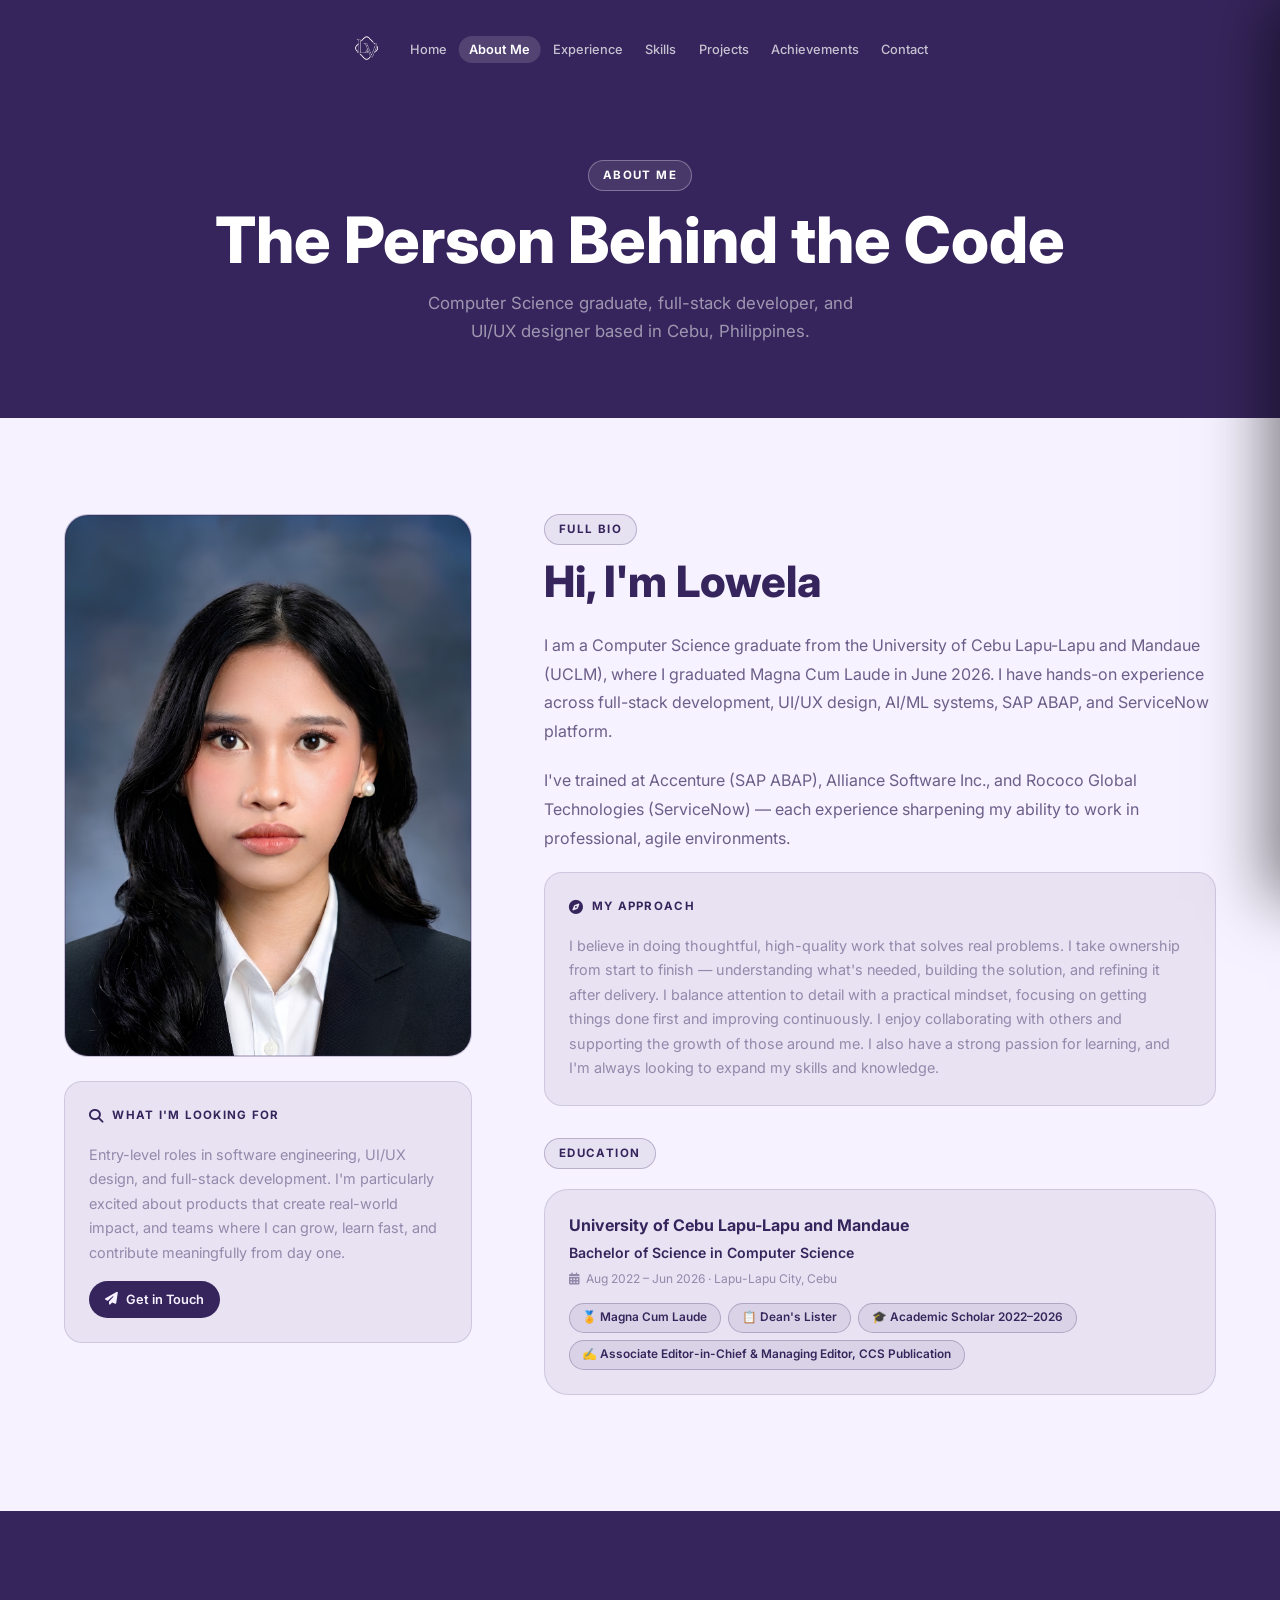
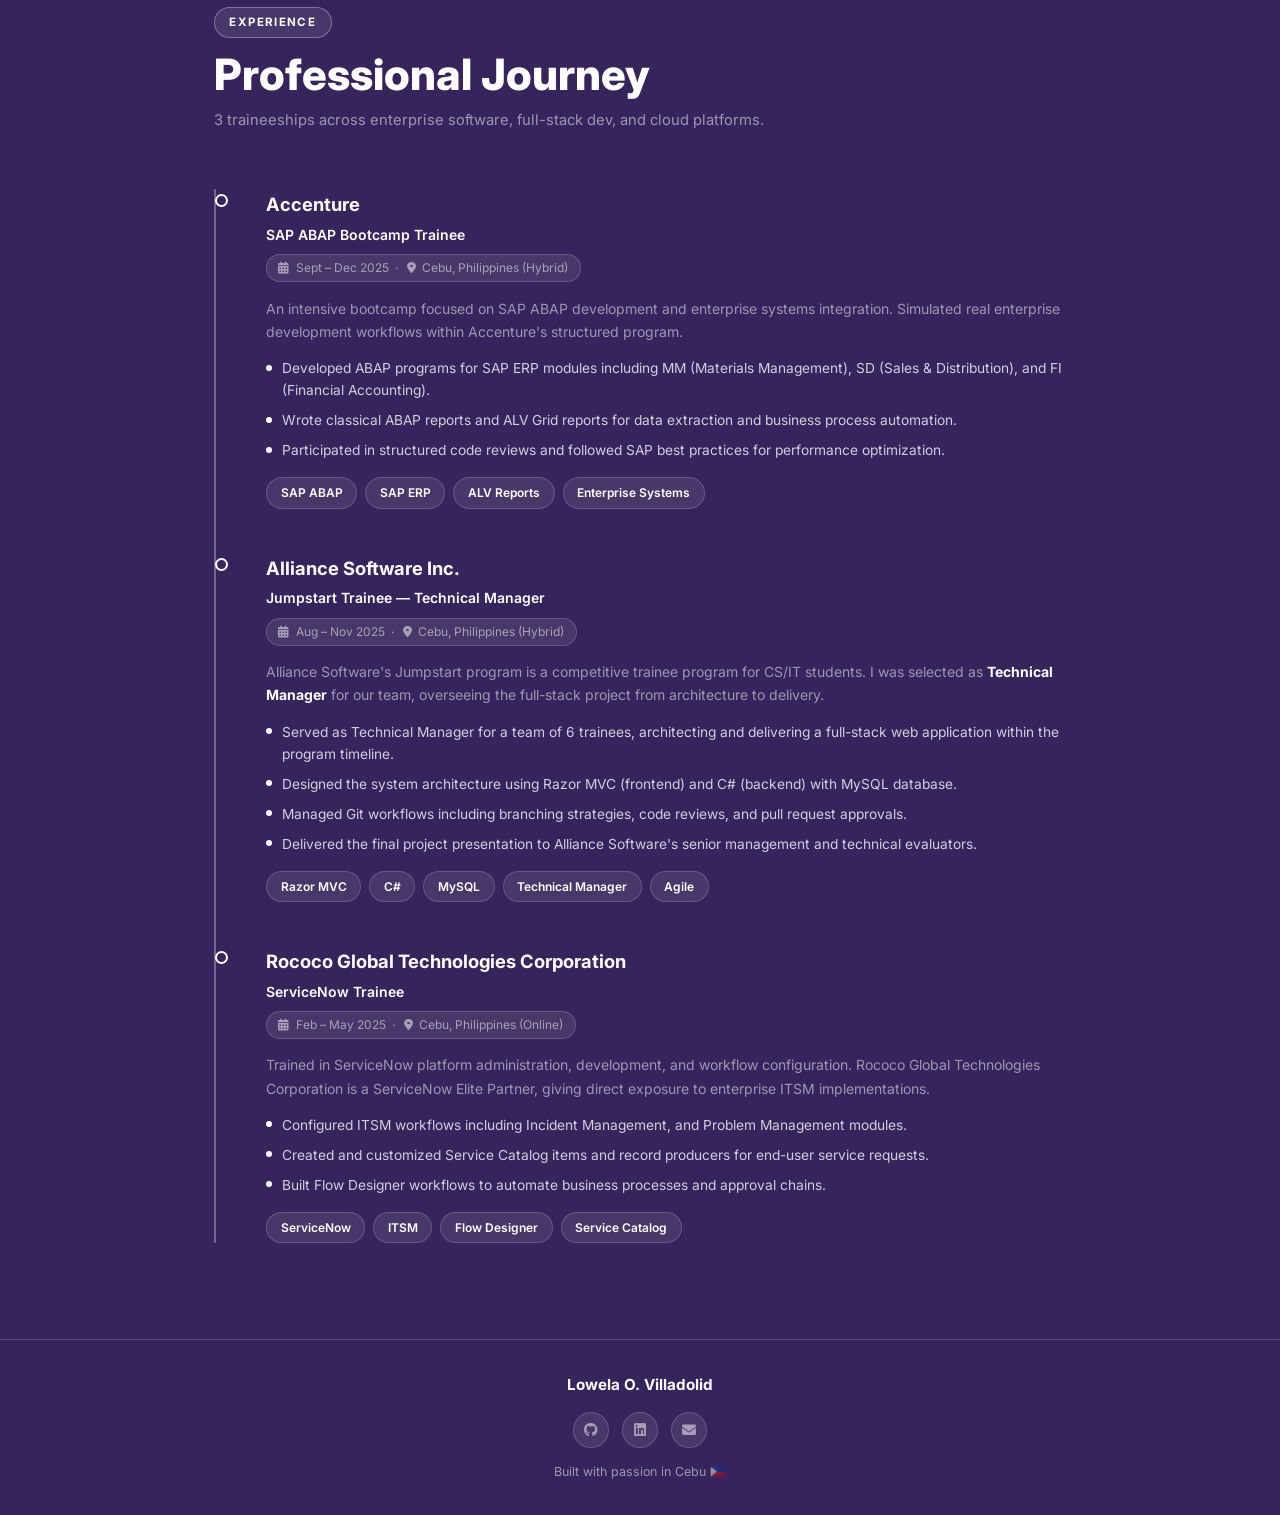
==== commit dfaf2a0f: "Changed profile photo" ====
--- a/about.html
+++ b/about.html
@@ -78,7 +78,7 @@
           <!-- Left: Photo + What I'm Looking For -->
           <div class="about-photo-wrap reveal-left">
             <div class="about-photo">
-              <img src="assets/images/finalgradpic.png" alt="Lowela O. Villadolid" style="width:100%; height:100%; object-fit:cover; object-position:top center; display:block;" />
+              <img src="assets/images/FormalPhoto.png" alt="Lowela O. Villadolid" style="width:100%; height:100%; object-fit:cover; object-position:top center; display:block;" />
             </div>
             <div class="card reveal about-looking-for" style="margin-top:1.5rem;">
               <div class="skill-category-title"><i class="fas fa-search"></i> What I'm Looking For</div>
